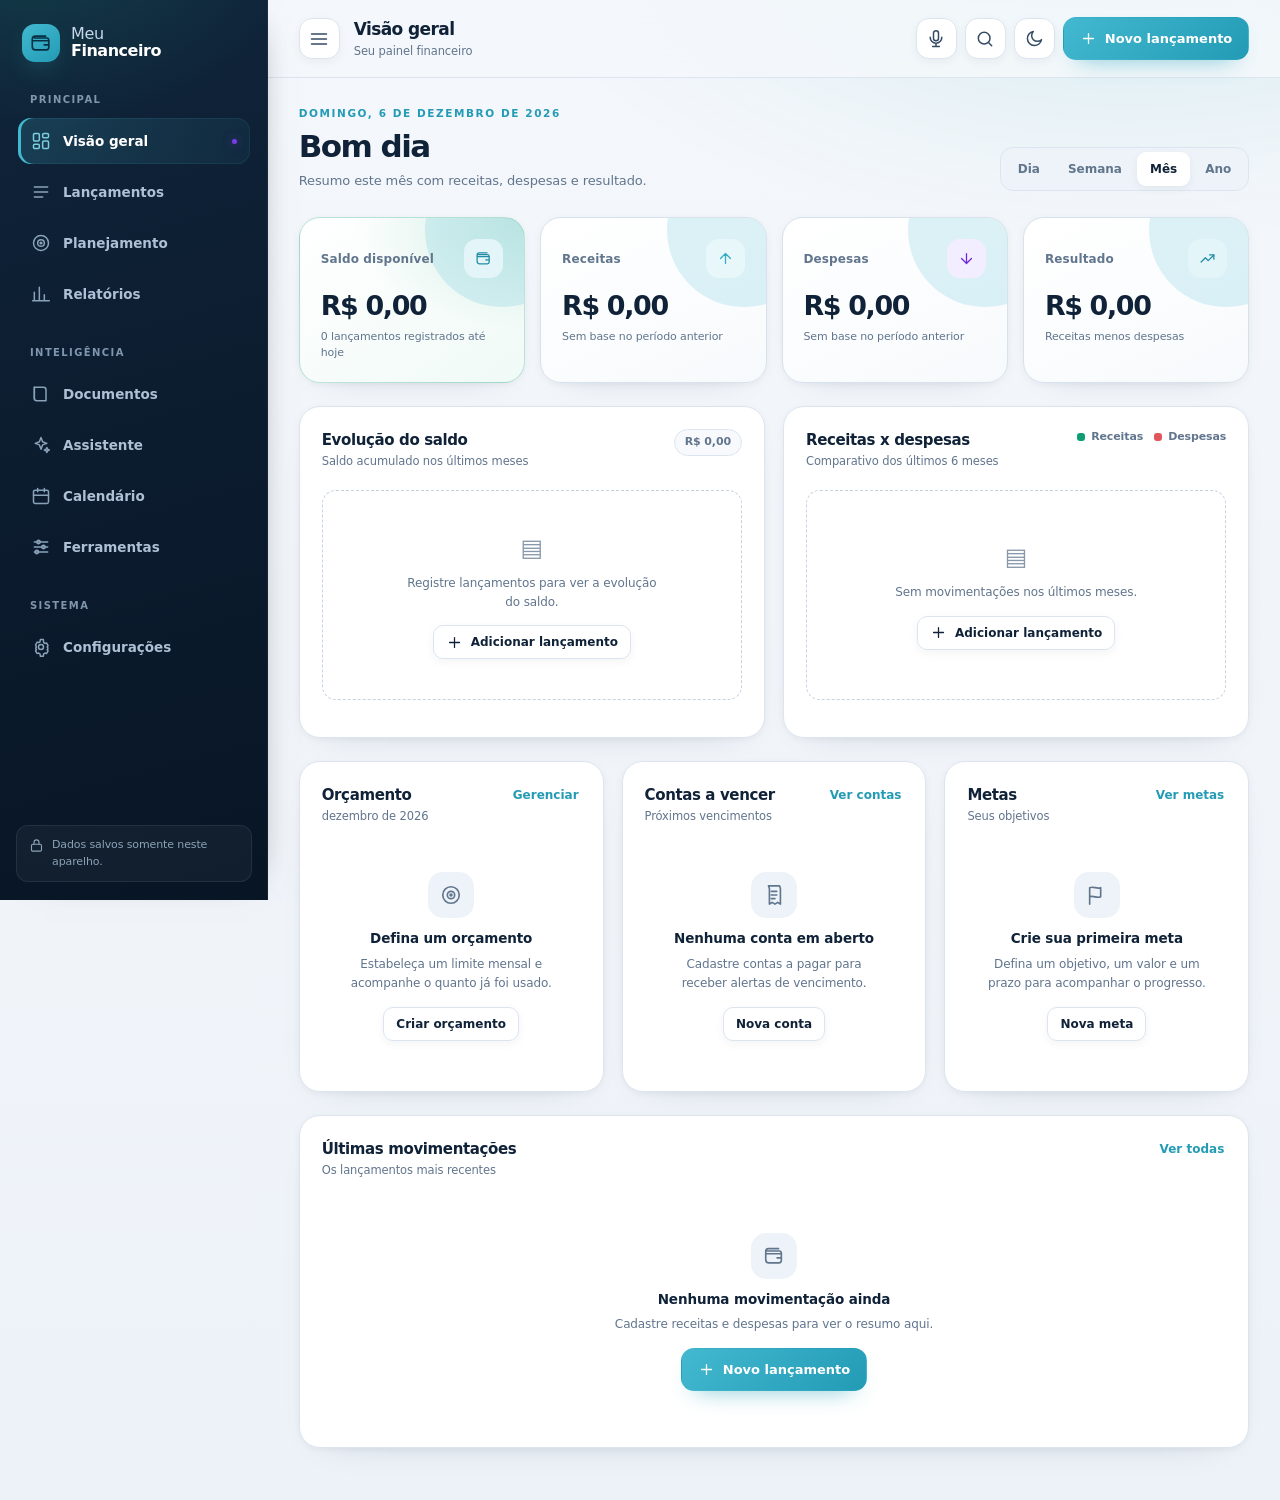
==== web/index.html @ 0e956882 "Deixa Configurações visível junto às opções do menu lateral" ====
<!doctype html>
<html lang="pt-BR">
  <head>
    <meta charset="utf-8">
    <meta name="viewport" content="width=device-width, initial-scale=1, viewport-fit=cover">
    <meta name="theme-color" content="#0b1f33">
    <meta name="description" content="Meu Financeiro: controle de receitas, despesas, orçamento, metas e relatórios. Funciona offline e guarda os dados no seu aparelho.">
    <meta name="apple-mobile-web-app-capable" content="yes">
    <meta name="apple-mobile-web-app-status-bar-style" content="black-translucent">
    <meta name="apple-mobile-web-app-title" content="Meu Financeiro">
    <link rel="icon" href="./icons/icone.svg?v=20261111-clean1" type="image/svg+xml">
    <link rel="apple-touch-icon" href="./icons/icone.svg?v=20261111-clean1">
    <link rel="manifest" href="./manifest.webmanifest">
    <link rel="stylesheet" href="./estilos.css?v=20261111-clean1">
    <title>Meu Financeiro — painel financeiro pessoal</title>
  </head>
  <body>
    <!-- Ícones (sprite) -->
    <svg class="sprite" aria-hidden="true" focusable="false">
      <symbol id="i-dashboard" viewBox="0 0 24 24"><rect x="3" y="3" width="7" height="9" rx="1.5"/><rect x="14" y="3" width="7" height="5" rx="1.5"/><rect x="14" y="12" width="7" height="9" rx="1.5"/><rect x="3" y="16" width="7" height="5" rx="1.5"/></symbol>
      <symbol id="i-list" viewBox="0 0 24 24"><path d="M4 6h16M4 12h16M4 18h10"/></symbol>
      <symbol id="i-target" viewBox="0 0 24 24"><circle cx="12" cy="12" r="9"/><circle cx="12" cy="12" r="4"/><circle cx="12" cy="12" r="1"/></symbol>
      <symbol id="i-chart" viewBox="0 0 24 24"><path d="M4 20V10M10 20V4M16 20v-7M22 20H2"/></symbol>
      <symbol id="i-sparkles" viewBox="0 0 24 24"><path d="M12 3l1.9 5.1L19 10l-5.1 1.9L12 17l-1.9-5.1L5 10l5.1-1.9L12 3z"/><path d="M19 15l.9 2.1L22 18l-2.1.9L19 21l-.9-2.1L16 18l2.1-.9L19 15z"/></symbol>
      <symbol id="i-calendar" viewBox="0 0 24 24"><rect x="3" y="5" width="18" height="16" rx="2"/><path d="M8 3v4M16 3v4M3 11h18"/></symbol>
      <symbol id="i-tools" viewBox="0 0 24 24"><path d="M4 6h16M4 12h16M4 18h16"/><circle cx="9" cy="6" r="2"/><circle cx="15" cy="12" r="2"/><circle cx="7" cy="18" r="2"/></symbol>
      <symbol id="i-settings" viewBox="0 0 24 24"><circle cx="12" cy="12" r="3"/><path d="M19.4 15a1.7 1.7 0 000-3l1.1-1.6-1.9-3.3-1.9.7a1.7 1.7 0 00-1.5-.9L14.8 3h-3.6l-.4 2.9a1.7 1.7 0 00-1.5.9l-1.9-.7-1.9 3.3L6.6 12a1.7 1.7 0 000 3l-1.1 1.6 1.9 3.3 1.9-.7a1.7 1.7 0 001.5.9l.4 2.9h3.6l.4-2.9a1.7 1.7 0 001.5-.9l1.9.7 1.9-3.3z"/></symbol>
      <symbol id="i-search" viewBox="0 0 24 24"><circle cx="11" cy="11" r="7"/><path d="M20 20l-3.5-3.5"/></symbol>
      <symbol id="i-plus" viewBox="0 0 24 24"><path d="M12 5v14M5 12h14"/></symbol>
      <symbol id="i-mic" viewBox="0 0 24 24"><rect x="9" y="2" width="6" height="12" rx="3"/><path d="M5 10a7 7 0 0014 0M12 17v4M8 21h8"/></symbol>
      <symbol id="i-sun" viewBox="0 0 24 24"><circle cx="12" cy="12" r="4"/><path d="M12 2v2M12 20v2M4.9 4.9l1.4 1.4M17.7 17.7l1.4 1.4M2 12h2M20 12h2M4.9 19.1l1.4-1.4M17.7 6.3l1.4-1.4"/></symbol>
      <symbol id="i-moon" viewBox="0 0 24 24"><path d="M21 12.8A8.5 8.5 0 1111.2 3a6.5 6.5 0 009.8 9.8z"/></symbol>
      <symbol id="i-menu" viewBox="0 0 24 24"><path d="M3 6h18M3 12h18M3 18h18"/></symbol>
      <symbol id="i-close" viewBox="0 0 24 24"><path d="M6 6l12 12M18 6L6 18"/></symbol>
      <symbol id="i-edit" viewBox="0 0 24 24"><path d="M12 20h9"/><path d="M16.5 3.5a2.1 2.1 0 013 3L7 19l-4 1 1-4z"/></symbol>
      <symbol id="i-trash" viewBox="0 0 24 24"><path d="M3 6h18M8 6V4h8v2M6 6l1 14h10l1-14M10 11v6M14 11v6"/></symbol>
      <symbol id="i-check" viewBox="0 0 24 24"><path d="M20 6L9 17l-5-5"/></symbol>
      <symbol id="i-alert" viewBox="0 0 24 24"><path d="M10.3 3.9L1.8 18a2 2 0 001.7 3h17a2 2 0 001.7-3L13.7 3.9a2 2 0 00-3.4 0z"/><path d="M12 9v4M12 17h.01"/></symbol>
      <symbol id="i-up" viewBox="0 0 24 24"><path d="M12 19V5M5 12l7-7 7 7"/></symbol>
      <symbol id="i-down" viewBox="0 0 24 24"><path d="M12 5v14M19 12l-7 7-7-7"/></symbol>
      <symbol id="i-left" viewBox="0 0 24 24"><path d="M15 18l-6-6 6-6"/></symbol>
      <symbol id="i-right" viewBox="0 0 24 24"><path d="M9 18l6-6-6-6"/></symbol>
      <symbol id="i-wallet" viewBox="0 0 24 24"><path d="M4.5 6.5h13a2.5 2.5 0 012.5 2.5v8a2.5 2.5 0 01-2.5 2.5h-11A3.5 3.5 0 013 16V7a3 3 0 013-3h11"/><path d="M3.5 9.5H20"/><path d="M15.5 14h4.5"/><circle cx="15.5" cy="14" r=".7" fill="currentColor" stroke="none"/></symbol>
      <symbol id="i-brand-wallet" viewBox="0 0 24 24"><path d="M5 6.5h13a2.5 2.5 0 012.5 2.5v8a2.5 2.5 0 01-2.5 2.5H6A3.5 3.5 0 012.5 16V8A3.5 3.5 0 016 4.5h11"/><path d="M3 9.5h17.5"/><path d="M15.5 14h5"/></symbol>
      <symbol id="i-receipt" viewBox="0 0 24 24"><path d="M6 2h12l1 3v17l-3-2-3 2-3-2-3 2V5z"/><path d="M9 8h6M9 12h6M9 16h4"/></symbol>
      <symbol id="i-repeat" viewBox="0 0 24 24"><path d="M17 2l4 4-4 4"/><path d="M3 11V9a4 4 0 014-4h14"/><path d="M7 22l-4-4 4-4"/><path d="M21 13v2a4 4 0 01-4 4H3"/></symbol>
      <symbol id="i-flag" viewBox="0 0 24 24"><path d="M4 22V4c4-2 8 2 12 0v10c-4 2-8-2-12 0"/></symbol>
      <symbol id="i-home" viewBox="0 0 24 24"><path d="M3 11l9-8 9 8"/><path d="M5 10v11h14V10"/></symbol>
      <symbol id="i-food" viewBox="0 0 24 24"><path d="M4 8h12v6a6 6 0 01-12 0z"/><path d="M16 9h3a3 3 0 010 6h-3"/><path d="M5 21h10"/></symbol>
      <symbol id="i-car" viewBox="0 0 24 24"><path d="M5 17h14M6 17l-1-5 2-5h10l2 5-1 5"/><circle cx="7.5" cy="17.5" r="1.5"/><circle cx="16.5" cy="17.5" r="1.5"/></symbol>
      <symbol id="i-heart" viewBox="0 0 24 24"><path d="M20.8 4.6a5.5 5.5 0 00-7.8 0L12 5.7l-1-1.1a5.5 5.5 0 00-7.8 7.8l1.1 1L12 21l7.7-7.6 1.1-1a5.5 5.5 0 000-7.8z"/></symbol>
      <symbol id="i-book" viewBox="0 0 24 24"><path d="M4 4h11a3 3 0 013 3v13H7a3 3 0 01-3-3z"/><path d="M4 4v14"/></symbol>
      <symbol id="i-bag" viewBox="0 0 24 24"><path d="M6 7h12l1 14H5z"/><path d="M9 7V5a3 3 0 016 0v2"/></symbol>
      <symbol id="i-dots" viewBox="0 0 24 24"><circle cx="5" cy="12" r="1.5"/><circle cx="12" cy="12" r="1.5"/><circle cx="19" cy="12" r="1.5"/></symbol>
      <symbol id="i-briefcase" viewBox="0 0 24 24"><rect x="3" y="7" width="18" height="13" rx="2"/><path d="M8 7V5a2 2 0 012-2h4a2 2 0 012 2v2M3 12h18"/></symbol>
      <symbol id="i-laptop" viewBox="0 0 24 24"><rect x="4" y="5" width="16" height="11" rx="2"/><path d="M2 20h20"/></symbol>
      <symbol id="i-trend" viewBox="0 0 24 24"><path d="M3 17l6-6 4 4 8-8"/><path d="M15 7h6v6"/></symbol>
      <symbol id="i-gift" viewBox="0 0 24 24"><rect x="3" y="8" width="18" height="4"/><path d="M5 12v9h14v-9M12 8v13"/><path d="M12 8S9 8 7.5 6.5 6 3 8 3s4 5 4 5zM12 8s3 0 4.5-1.5S18 3 16 3s-4 5-4 5z"/></symbol>
      <symbol id="i-download" viewBox="0 0 24 24"><path d="M12 3v12M7 10l5 5 5-5M4 21h16"/></symbol>
      <symbol id="i-upload" viewBox="0 0 24 24"><path d="M12 21V9M7 14l5-5 5 5M4 3h16"/></symbol>
      <symbol id="i-lock" viewBox="0 0 24 24"><rect x="4" y="10" width="16" height="11" rx="2"/><path d="M8 10V7a4 4 0 018 0v3"/></symbol>
      <symbol id="i-bell" viewBox="0 0 24 24"><path d="M18 8a6 6 0 00-12 0c0 7-3 9-3 9h18s-3-2-3-9"/><path d="M10 21a2 2 0 004 0"/></symbol>
      <symbol id="i-filter" viewBox="0 0 24 24"><path d="M3 4h18l-7 8v7l-4 2v-9z"/></symbol>
      <symbol id="i-copy" viewBox="0 0 24 24"><rect x="9" y="9" width="11" height="11" rx="2"/><path d="M5 15V5a2 2 0 012-2h10"/></symbol>
      <symbol id="i-gauge" viewBox="0 0 24 24"><path d="M12 21a9 9 0 100-18 9 9 0 000 18z"/><path d="M12 12l4-4"/></symbol>
      <symbol id="i-compass" viewBox="0 0 24 24"><circle cx="12" cy="12" r="9"/><path d="M16 8l-2.5 5.5L8 16l2.5-5.5z"/></symbol>
      <symbol id="i-coins" viewBox="0 0 24 24"><ellipse cx="9" cy="6" rx="5" ry="2"/><path d="M4 6v4c0 1.1 2.2 2 5 2s5-.9 5-2V6"/><path d="M4 10v4c0 1.1 2.2 2 5 2s5-.9 5-2v-4"/><ellipse cx="16" cy="14" rx="5" ry="2"/><path d="M11 14v4c0 1.1 2.2 2 5 2s5-.9 5-2v-4"/></symbol>
      <symbol id="i-info" viewBox="0 0 24 24"><circle cx="12" cy="12" r="9"/><path d="M12 11v5M12 8h.01"/></symbol>
    </svg>

    <div class="boot" id="boot" aria-hidden="true">
      <span class="boot-mark" aria-hidden="true"><svg class="icon"><use href="#i-brand-wallet"></use></svg></span>
      <span class="boot-name">Meu Financeiro</span>
      <span class="boot-bar"><span></span></span>
    </div>

    <div class="lock-screen" id="lock-screen" hidden>
      <form class="lock-card" id="lock-form" autocomplete="off">
        <span class="brand-mark large" aria-hidden="true"><svg class="icon"><use href="#i-brand-wallet"></use></svg></span>
        <h1>Meu Financeiro</h1>
        <p>Digite seu PIN para desbloquear o aplicativo.</p>
        <label class="visually-hidden" for="lock-pin">PIN</label>
        <input id="lock-pin" class="pin-input" type="password" inputmode="numeric" autocomplete="off" maxlength="6" required>
        <p class="form-error" id="lock-error" role="alert"></p>
        <button class="btn primary block" type="submit">Desbloquear</button>
        <p class="hint">Os dados continuam salvos apenas neste aparelho.</p>
      </form>
    </div>

    <div class="app" id="app">
      <aside class="sidebar" id="sidebar" aria-label="Menu principal">
        <div class="sidebar-top">
          <a class="brand" href="#/dashboard" aria-label="Meu Financeiro, início">
            <span class="brand-mark" aria-hidden="true"><svg class="icon"><use href="#i-brand-wallet"></use></svg></span>
            <span class="brand-text">Meu<strong>Financeiro</strong></span>
          </a>
          <button class="icon-btn sidebar-close" id="sidebar-close" type="button" aria-label="Fechar menu">
            <svg class="icon"><use href="#i-close"></use></svg>
          </button>
        </div>

        <nav class="sidebar-nav">
          <p class="nav-group">Principal</p>
          <button class="nav-link" data-view="dashboard" type="button"><svg class="icon"><use href="#i-dashboard"></use></svg><span>Visão geral</span></button>
          <button class="nav-link" data-view="transactions" type="button"><svg class="icon"><use href="#i-list"></use></svg><span>Lançamentos</span></button>
          <button class="nav-link" data-view="planning" type="button"><svg class="icon"><use href="#i-target"></use></svg><span>Planejamento</span></button>
          <button class="nav-link" data-view="reports" type="button"><svg class="icon"><use href="#i-chart"></use></svg><span>Relatórios</span></button>
          <p class="nav-group">Inteligência</p>
          <button class="nav-link" data-view="documents" type="button"><svg class="icon"><use href="#i-book"></use></svg><span>Documentos</span></button>
          <button class="nav-link" data-view="assistant" type="button"><svg class="icon"><use href="#i-sparkles"></use></svg><span>Assistente</span></button>
          <button class="nav-link" data-view="calendar" type="button"><svg class="icon"><use href="#i-calendar"></use></svg><span>Calendário</span></button>
          <button class="nav-link" data-view="tools" type="button"><svg class="icon"><use href="#i-tools"></use></svg><span>Ferramentas</span></button>
          <p class="nav-group">Sistema</p>
          <button class="nav-link" data-view="settings" type="button"><svg class="icon"><use href="#i-settings"></use></svg><span>Configurações</span></button>
        </nav>

        <div class="sidebar-bottom">
          <div class="sidebar-note">
            <svg class="icon" aria-hidden="true"><use href="#i-lock"></use></svg>
            <span>Dados salvos somente neste aparelho.</span>
          </div>
        </div>
      </aside>
      <div class="sidebar-backdrop" id="sidebar-backdrop" hidden></div>

      <div class="main">
        <header class="topbar">
          <button class="icon-btn menu-toggle" id="menu-toggle" type="button" aria-label="Abrir menu">
            <svg class="icon"><use href="#i-menu"></use></svg>
          </button>
          <div class="topbar-title">
            <h1 id="page-title">Visão geral</h1>
            <p id="page-subtitle">Seu painel financeiro</p>
          </div>
          <div class="topbar-actions">
            <button class="icon-btn" id="voice-trigger" type="button" data-action="voice" aria-label="Registrar por voz" title="Registrar por voz">
              <svg class="icon"><use href="#i-mic"></use></svg>
            </button>
            <button class="icon-btn" id="search-trigger" type="button" aria-label="Buscar (Ctrl+K)" title="Buscar (Ctrl+K)">
              <svg class="icon"><use href="#i-search"></use></svg>
            </button>
            <button class="icon-btn" id="theme-toggle" type="button" aria-label="Alternar tema" title="Alternar tema">
              <svg class="icon"><use href="#i-moon"></use></svg>
            </button>
            <button class="btn primary" id="new-transaction" type="button">
              <svg class="icon"><use href="#i-plus"></use></svg><span>Novo lançamento</span>
            </button>
          </div>
        </header>

        <main class="content" id="main-content">
          <!-- ============================================================ DASHBOARD -->
          <section class="view" id="view-dashboard" data-view="dashboard" hidden>
            <div class="page-head">
              <div>
                <p class="eyebrow" id="dash-date"></p>
                <h2 class="page-greeting" id="dash-greeting">Seu resumo</h2>
                <p class="page-sub" id="dash-sub">Acompanhe o que entrou, o que saiu e o que sobrou.</p>
              </div>
              <div class="segmented" id="dash-period" role="group" aria-label="Período do resumo">
                <button type="button" data-period="day">Dia</button>
                <button type="button" data-period="week">Semana</button>
                <button type="button" data-period="month" class="active" aria-pressed="true">Mês</button>
                <button type="button" data-period="year">Ano</button>
              </div>
            </div>

            <div class="alert-strip" id="dash-alerts" hidden></div>

            <div class="kpi-grid">
              <article class="card kpi">
                <div class="kpi-top"><span class="kpi-label">Saldo disponível</span><span class="kpi-icon balance"><svg class="icon"><use href="#i-wallet"></use></svg></span></div>
                <strong class="kpi-value" id="kpi-balance">R$ 0,00</strong>
                <p class="kpi-meta" id="kpi-balance-meta">Saldo acumulado até hoje</p>
              </article>
              <article class="card kpi">
                <div class="kpi-top"><span class="kpi-label">Receitas</span><span class="kpi-icon income"><svg class="icon"><use href="#i-up"></use></svg></span></div>
                <strong class="kpi-value" id="kpi-income">R$ 0,00</strong>
                <p class="kpi-meta" id="kpi-income-meta">No período selecionado</p>
              </article>
              <article class="card kpi">
                <div class="kpi-top"><span class="kpi-label">Despesas</span><span class="kpi-icon expense"><svg class="icon"><use href="#i-down"></use></svg></span></div>
                <strong class="kpi-value" id="kpi-expense">R$ 0,00</strong>
                <p class="kpi-meta" id="kpi-expense-meta">No período selecionado</p>
              </article>
              <article class="card kpi">
                <div class="kpi-top"><span class="kpi-label">Resultado</span><span class="kpi-icon result"><svg class="icon"><use href="#i-trend"></use></svg></span></div>
                <strong class="kpi-value" id="kpi-result">R$ 0,00</strong>
                <p class="kpi-meta" id="kpi-result-meta">Receitas menos despesas</p>
              </article>
            </div>

            <div class="grid cols-2">
              <article class="card chart-card">
                <header class="card-head">
                  <div><h3>Evolução do saldo</h3><p>Saldo acumulado nos últimos meses</p></div>
                  <span class="pill" id="chart-balance-pill">—</span>
                </header>
                <div class="chart" id="chart-balance"></div>
              </article>
              <article class="card chart-card">
                <header class="card-head">
                  <div><h3>Receitas x despesas</h3><p>Comparativo dos últimos 6 meses</p></div>
                  <ul class="legend-inline" id="monthly-legend"></ul>
                </header>
                <div class="chart" id="chart-monthly"></div>
              </article>
            </div>

            <div class="grid cols-3">
              <article class="card" id="dash-budget"></article>
              <article class="card" id="dash-bills"></article>
              <article class="card" id="dash-goals"></article>
            </div>

            <article class="card">
              <header class="card-head">
                <div><h3>Últimas movimentações</h3><p>Os lançamentos mais recentes</p></div>
                <button class="link-btn" type="button" data-view="transactions">Ver todas</button>
              </header>
              <ul class="tx-list" id="dash-recent"></ul>
            </article>
          </section>

          <!-- ========================================================= TRANSAÇÕES -->
          <section class="view" id="view-transactions" data-view="transactions" hidden>
            <div class="page-head">
              <div><h2>Lançamentos</h2><p class="page-sub">Cadastre, edite e acompanhe cada movimentação.</p></div>
              <div class="head-actions">
                <button class="btn secondary" type="button" data-action="voice"><svg class="icon"><use href="#i-mic"></use></svg><span>Por voz</span></button>
                <button class="btn primary" type="button" data-action="new-transaction"><svg class="icon"><use href="#i-plus"></use></svg><span>Novo lançamento</span></button>
              </div>
            </div>

            <div class="card toolbar">
              <label class="field search-field">
                <span class="visually-hidden">Buscar lançamentos</span>
                <svg class="icon"><use href="#i-search"></use></svg>
                <input id="tx-search" type="search" placeholder="Buscar por descrição ou observação">
              </label>
              <label class="field"><span class="visually-hidden">Tipo</span><select id="tx-type"><option value="">Todos os tipos</option><option value="income">Receitas</option><option value="expense">Despesas</option></select></label>
              <label class="field"><span class="visually-hidden">Categoria</span><select id="tx-category"><option value="">Todas as categorias</option></select></label>
              <label class="field"><span class="visually-hidden">Mês</span><select id="tx-month"><option value="">Todos os meses</option></select></label>
              <label class="field"><span class="visually-hidden">Forma de pagamento</span><select id="tx-payment"><option value="">Todas as formas</option></select></label>
              <button class="btn ghost" id="tx-clear" type="button">Limpar</button>
            </div>

            <div class="list-summary" id="tx-summary"></div>

            <div class="card list-card">
              <ul class="tx-list" id="tx-list"></ul>
              <button class="btn ghost block" id="tx-more" type="button" hidden>Carregar mais</button>
            </div>
          </section>

          <!-- ======================================================== PLANEJAMENTO -->
          <section class="view" id="view-planning" data-view="planning" hidden>
            <div class="page-head">
              <div><h2>Planejamento</h2><p class="page-sub">Orçamento, metas, contas e compromissos do mês.</p></div>
            </div>

            <article class="card">
              <header class="card-head">
                <div><h3>Orçamento do mês</h3><p id="budget-caption">Defina um limite e acompanhe o uso.</p></div>
                <div class="head-actions">
                  <button class="btn ghost small" id="btn-copy-budget" type="button">Copiar mês anterior</button>
                  <button class="btn secondary small" id="btn-edit-budget" type="button"><svg class="icon"><use href="#i-edit"></use></svg><span>Editar</span></button>
                </div>
              </header>
              <div id="planning-budget"></div>
            </article>

            <div class="grid cols-2">
              <article class="card">
                <header class="card-head"><div><h3>Metas</h3><p>Objetivos com valor e prazo.</p></div><button class="btn secondary small" id="btn-new-goal" type="button"><svg class="icon"><use href="#i-plus"></use></svg><span>Nova</span></button></header>
                <div id="goals-list" class="stack"></div>
              </article>

              <article class="card">
                <header class="card-head"><div><h3>Contas a pagar</h3><p>Vencimentos e confirmações.</p></div><button class="btn secondary small" id="btn-new-bill" type="button"><svg class="icon"><use href="#i-plus"></use></svg><span>Nova</span></button></header>
                <div id="bills-list" class="stack"></div>
              </article>

              <article class="card">
                <header class="card-head"><div><h3>Dívidas e parcelas</h3><p>Acompanhe o que falta pagar.</p></div><button class="btn secondary small" id="btn-new-debt" type="button"><svg class="icon"><use href="#i-plus"></use></svg><span>Nova</span></button></header>
                <div id="debts-list" class="stack"></div>
              </article>

              <article class="card">
                <header class="card-head"><div><h3>Assinaturas</h3><p>Serviços com cobrança recorrente.</p></div><button class="btn secondary small" id="btn-new-sub" type="button"><svg class="icon"><use href="#i-plus"></use></svg><span>Nova</span></button></header>
                <div id="subs-list" class="stack"></div>
              </article>
            </div>

            <article class="card">
              <header class="card-head"><div><h3>Lançamentos recorrentes</h3><p>Receitas e despesas que se repetem automaticamente.</p></div><button class="btn secondary small" id="btn-new-rec" type="button"><svg class="icon"><use href="#i-plus"></use></svg><span>Nova</span></button></header>
              <div id="recs-list" class="stack"></div>
            </article>
          </section>

          <!-- =========================================================== RELATÓRIOS -->
          <section class="view" id="view-reports" data-view="reports" hidden>
            <div class="page-head">
              <div><h2>Relatórios</h2><p class="page-sub">Analise seus números e exporte quando quiser.</p></div>
              <div class="head-actions">
                <button class="btn ghost small" id="btn-export-csv" type="button"><svg class="icon"><use href="#i-download"></use></svg><span>CSV</span></button>
                <button class="btn secondary small" id="btn-export-pdf" type="button"><svg class="icon"><use href="#i-download"></use></svg><span>PDF</span></button>
              </div>
            </div>

            <div class="card toolbar report-toolbar">
              <label class="field"><span class="visually-hidden">Modo do relatório</span>
                <select id="report-mode">
                  <option value="month">Mensal</option>
                  <option value="year">Anual</option>
                  <option value="custom">Personalizado</option>
                </select>
              </label>
              <label class="field" id="report-month-field"><span class="visually-hidden">Mês</span><input id="report-month" type="month"></label>
              <label class="field" id="report-year-field" hidden><span class="visually-hidden">Ano</span><select id="report-year"></select></label>
              <label class="field" id="report-from-field" hidden><span class="visually-hidden">De</span><input id="report-from" type="date"></label>
              <label class="field" id="report-to-field" hidden><span class="visually-hidden">Até</span><input id="report-to" type="date"></label>
            </div>

            <div class="report-summary-container" id="report-summary"></div>

            <div class="grid cols-2">
              <article class="card">
                <header class="card-head"><div><h3>Despesas por categoria</h3><p>Onde seu dinheiro foi usado.</p></div></header>
                <div class="donut-wrap">
                  <div class="chart donut-chart" id="report-donut"></div>
                  <ul class="legend-list" id="report-legend"></ul>
                </div>
              </article>
              <article class="card">
                <header class="card-head"><div><h3>Maiores gastos</h3><p>Categorias com maior peso no período.</p></div></header>
                <div id="report-top" class="stack"></div>
              </article>
            </div>

            <div class="grid cols-2">
              <article class="card chart-card">
                <header class="card-head"><div><h3>Receitas x despesas</h3><p>Histórico mensal do período.</p></div></header>
                <div class="chart" id="report-bars"></div>
              </article>
              <article class="card chart-card">
                <header class="card-head"><div><h3>Evolução do saldo</h3><p>Saldo acumulado ao fim de cada mês.</p></div></header>
                <div class="chart" id="report-balance"></div>
              </article>
            </div>
          </section>

          <!-- ============================================================ ASSISTENTE -->
          <section class="view" id="view-assistant" data-view="assistant" hidden>
            <div class="page-head">
              <div><h2>Assistente financeiro</h2><p class="page-sub">Tire dúvidas sobre seu dinheiro usando uma conversa simples.</p></div>
            </div>

            <div class="assistant-grid">
              <section class="card chat-card" aria-label="Conversa com o assistente">
                <header class="card-head assistant-chat-head">
                  <div>
                    <h3>Como posso ajudar?</h3>
                    <p>Escreva uma pergunta como se estivesse conversando com uma pessoa.</p>
                  </div>
                  <span class="pill"><svg class="icon"><use href="#i-sparkles"></use></svg> Funciona offline</span>
                </header>
                <div class="chat-log" id="chat-log" aria-live="polite" aria-relevant="additions"></div>
                <div class="assistant-suggestions">
                  <span class="assistant-suggestions-label">Sugestões para começar</span>
                  <div class="chips" id="chat-chips"></div>
                </div>
                <form class="chat-form" id="chat-form">
                  <label class="visually-hidden" for="chat-input">Digite sua pergunta</label>
                  <input id="chat-input" type="text" placeholder="Ex.: quanto gastei neste mês?" autocomplete="off" maxlength="200" required>
                  <button class="btn primary" type="submit"><svg class="icon"><use href="#i-up"></use></svg><span>Enviar</span></button>
                </form>
                <p class="hint assistant-privacy-hint"><svg class="icon"><use href="#i-lock"></use></svg> Suas perguntas são respondidas no próprio aparelho, com os dados cadastrados no app.</p>
              </section>

              <aside class="card assistant-insights-card">
                <header class="card-head"><div><h3>Suas análises</h3><p>Alertas e oportunidades com base nos seus registros.</p></div></header>
                <div id="insights-list" class="stack"></div>
              </aside>
            </div>
          </section>

          <!-- ============================================================ CALENDÁRIO -->
          <section class="view" id="view-calendar" data-view="calendar" hidden>
            <div class="page-head">
              <div><h2>Calendário financeiro</h2><p class="page-sub">Receitas, despesas e contas dia a dia.</p></div>
              <div class="calendar-nav">
                <button class="icon-btn" id="cal-prev" type="button" aria-label="Mês anterior"><svg class="icon"><use href="#i-left"></use></svg></button>
                <strong id="cal-title">—</strong>
                <button class="icon-btn" id="cal-next" type="button" aria-label="Próximo mês"><svg class="icon"><use href="#i-right"></use></svg></button>
              </div>
            </div>

            <div class="card calendar-card">
              <div class="calendar-weekdays" aria-hidden="true"><span>Seg</span><span>Ter</span><span>Qua</span><span>Qui</span><span>Sex</span><span>Sáb</span><span>Dom</span></div>
              <div class="calendar-grid" id="cal-grid"></div>
              <div class="calendar-legend"><span><i class="dot income"></i>Receitas</span><span><i class="dot expense"></i>Despesas</span><span><i class="dot bill"></i>Contas</span></div>
            </div>

            <article class="card">
              <header class="card-head"><div><h3 id="cal-day-title">Selecione um dia</h3><p id="cal-day-sub">Os lançamentos do dia aparecem aqui.</p></div></header>
              <ul class="tx-list" id="cal-day"></ul>
            </article>
          </section>

          <!-- ============================================================= FERRAMENTAS -->
          <section class="view" id="view-tools" data-view="tools" hidden>
            <div class="page-head">
              <div><h2>Ferramentas</h2><p class="page-sub">Simulações para decisões financeiras.</p></div>
            </div>

            <div class="grid cols-3">
              <article class="card">
                <header class="card-head"><div><h3>Juros compostos</h3><p>Quanto um aporte rende ao longo do tempo.</p></div></header>
                <form class="stack" id="form-interest">
                  <label class="field"><span>Valor inicial</span><input name="initial" type="text" inputmode="decimal" placeholder="0,00" value="0" required></label>
                  <label class="field"><span>Aporte mensal</span><input name="monthly" type="text" inputmode="decimal" placeholder="0,00" value="0" required></label>
                  <label class="field"><span>Taxa ao mês (%)</span><input name="rate" type="text" inputmode="decimal" placeholder="0,8" value="0,8" required></label>
                  <label class="field"><span>Meses</span><input name="months" type="number" min="1" max="600" value="120" required></label>
                  <button class="btn primary block" type="submit">Calcular</button>
                </form>
                <div class="tool-result" id="interest-result" hidden></div>
              </article>

              <article class="card">
                <header class="card-head"><div><h3>Meta de economia</h3><p>Quanto tempo para atingir um objetivo.</p></div></header>
                <form class="stack" id="form-goal-sim">
                  <label class="field"><span>Valor da meta</span><input name="target" type="text" inputmode="decimal" placeholder="0,00" required></label>
                  <label class="field"><span>Já guardado</span><input name="saved" type="text" inputmode="decimal" placeholder="0,00" value="0"></label>
                  <label class="field"><span>Poupança por mês</span><input name="monthly" type="text" inputmode="decimal" placeholder="0,00" required></label>
                  <label class="field"><span>Rendimento ao mês (%)</span><input name="rate" type="text" inputmode="decimal" placeholder="0,5" value="0,5"></label>
                  <button class="btn primary block" type="submit">Calcular</button>
                </form>
                <div class="tool-result" id="goalsim-result" hidden></div>
              </article>

              <article class="card">
                <header class="card-head"><div><h3>Parcelamento</h3><p>Compare o custo de comprar parcelado.</p></div></header>
                <form class="stack" id="form-installment">
                  <label class="field"><span>Valor da compra</span><input name="total" type="text" inputmode="decimal" placeholder="0,00" required></label>
                  <label class="field"><span>Número de parcelas</span><input name="count" type="number" min="2" max="120" value="12" required></label>
                  <label class="field"><span>Juros ao mês (%)</span><input name="rate" type="text" inputmode="decimal" placeholder="1,99" value="1,99" required></label>
                  <button class="btn primary block" type="submit">Calcular</button>
                </form>
                <div class="tool-result" id="installment-result" hidden></div>
              </article>
            </div>
          </section>

          <!-- =========================================================== CONFIGURAÇÕES -->
          <section class="view" id="view-documents" data-view="documents" hidden>
            <div class="page-head">
              <div><p class="eyebrow">ARQUIVOS PESSOAIS</p><h2 class="page-greeting">Meus documentos</h2><p class="page-sub">Guarde planilhas, comprovantes e outros arquivos organizados por categoria.</p></div>
              
            </div>
            <article class="card documents-intro">
              <div class="documents-intro-icon"><svg class="icon"><use href="#i-book"></use></svg></div>
              <div><strong>Seus arquivos ficam neste aparelho</strong><p>Importe PDFs, planilhas, documentos e imagens. Você poderá pesquisar, abrir, baixar, reclassificar ou excluir cada arquivo. Nada é enviado para a internet.</p></div>
            </article>
            <article class="documents-upload-card">
              <div class="documents-upload-symbol"><svg class="icon"><use href="#i-upload"></use></svg></div>
              <div class="documents-upload-copy">
                <strong>Adicione seus arquivos</strong>
                <p>Escolha PDFs, planilhas Excel, CSV, Word, imagens e outros documentos para guardar e organizar aqui. Ao adicionar uma planilha .xlsx ou .csv, o app também identifica receitas e despesas e pede sua confirmação para incluí-las em Lançamentos.</p>
                <span class="documents-upload-formats">PDF · XLS · XLSX · CSV · DOC · DOCX · JPG · PNG</span>
              </div>
              <button class="btn primary documents-upload-button" id="documents-add" type="button"><svg class="icon"><use href="#i-upload"></use></svg><span>Selecionar arquivos</span></button>
            </article>
            <div class="card documents-upload-options"><label class="field"><span>Categoria padrão dos arquivos novos</span><select id="documents-new-category"><option>Comprovantes</option><option>Receitas</option><option>Despesas</option><option>Relatórios</option><option selected>Outros</option></select></label><label class="field"><span>Descrição (opcional)</span><input id="documents-description" type="text" maxlength="180" placeholder="Ex.: Conta de energia de novembro"></label></div>
            <input id="documents-file-input" type="file" accept=".pdf,.csv,.xls,.xlsx,.doc,.docx,.odt,.ods,.jpg,.jpeg,.png,.webp,.txt" multiple hidden>
            <div class="card documents-toolbar">
              <label class="search-field documents-search"><svg class="icon"><use href="#i-search"></use></svg><input id="documents-search" type="search" placeholder="Buscar pelo nome ou descrição..." autocomplete="off"></label>
              <label class="field"><span>Categoria</span><select id="documents-filter"><option value="">Todas as categorias</option><option>Comprovantes</option><option>Receitas</option><option>Despesas</option><option>Relatórios</option><option>Outros</option></select></label>
            </div>
            <div class="documents-summary" id="documents-summary"></div>
            <div class="documents-list" id="documents-list"><div class="card empty-state">Carregando seus documentos...</div></div>
          </section>

          <section class="view" id="view-settings" data-view="settings" hidden>
            <div class="page-head">
              <div><h2>Configurações</h2><p class="page-sub">Preferências, segurança e seus dados.</p></div>
            </div>

            <div class="grid cols-2">
              <article class="card">
                <header class="card-head"><div><h3>Perfil</h3><p>Como o app chama você.</p></div></header>
                <form class="inline-form" id="form-profile">
                  <label class="field"><span>Seu nome</span><input id="settings-name" type="text" maxlength="40" placeholder="Como quer ser chamado?"></label>
                  <button class="btn primary" type="submit">Salvar</button>
                </form>
              </article>

              <article class="card">
                <header class="card-head"><div><h3>Aparência</h3><p>Tema e cor de destaque.</p></div></header>
                <div class="setting-line"><span>Tema</span>
                  <div class="segmented small" id="theme-choices">
                    <button type="button" data-theme-choice="light">Claro</button>
                    <button type="button" data-theme-choice="dark">Escuro</button>
                    <button type="button" data-theme-choice="system">Sistema</button>
                  </div>
                </div>
                <div class="setting-line"><span>Cor</span>
                  <div class="accent-choices" id="accent-choices">
                    <button type="button" data-accent-choice="emerald" aria-label="Verde esmeralda"><i style="--dot:#0f9d74"></i></button>
                    <button type="button" data-accent-choice="blue" aria-label="Azul"><i style="--dot:#2563eb"></i></button>
                    <button type="button" data-accent-choice="amber" aria-label="Âmbar"><i style="--dot:#b45309"></i></button>
                  </div>
                </div>
              </article>

              <article class="card">
                <header class="card-head"><div><h3>Notificações</h3><p>Avisos de contas e orçamento.</p></div></header>
                <p class="muted" id="notif-status">—</p>
                <div class="head-actions">
                  <button class="btn secondary" id="btn-notif" type="button"><svg class="icon"><use href="#i-bell"></use></svg><span>Ativar notificações</span></button>
                  <button class="btn ghost" id="btn-notif-test" type="button">Enviar teste</button>
                </div>
                <p class="hint">Os avisos são gerados no próprio aparelho quando você abre o app. Não há envio para servidores.</p>
              </article>

              <article class="card">
                <header class="card-head"><div><h3>Segurança</h3><p>Bloqueio por PIN ao abrir o app.</p></div></header>
                <p class="muted" id="pin-status">—</p>
                <div class="head-actions">
                  <button class="btn secondary" id="btn-pin" type="button"><svg class="icon"><use href="#i-lock"></use></svg><span>Definir PIN</span></button>
                </div>
                <p class="hint">O PIN protege o acesso à interface. Ele não criptografa os dados salvos no navegador.</p>
                <div class="security-explainer">
                  <strong>Importante sobre privacidade e recuperação</strong>
                  <ul>
                    <li>Os dados financeiros e documentos permanecem neste navegador/aparelho.</li>
                    <li>O app não envia seus lançamentos para um servidor e não possui sincronização entre dispositivos.</li>
                    <li>O PIN não substitui o bloqueio do celular e não impede que alguém com acesso técnico ao aparelho leia o armazenamento local.</li>
                    <li>Para evitar perdas, baixe backups JSON com frequência e mantenha-os em local privado e protegido.</li>
                  </ul>
                  <p><strong>Backup no Google Drive:</strong> opcional e protegido por criptografia. Você precisa configurar o ID OAuth do aplicativo e criar uma senha exclusiva para o backup. O app continua funcionando offline; não compartilhe sua senha de criptografia.</p>
                </div>
              </article>
            </div>

            <article class="card">
              <header class="card-head"><div><h3>Categorias</h3><p>Personalize nomes, cores e ícones.</p></div><button class="btn secondary small" id="btn-new-category" type="button"><svg class="icon"><use href="#i-plus"></use></svg><span>Nova categoria</span></button></header>
              <div id="categories-list" class="category-grid"></div>
            </article>

            <div class="grid cols-2">
              <article class="card drive-sync-card">
                <header class="card-head"><div><h3>Backup automático no Google Drive</h3><p>Guarde uma cópia criptografada na sua própria conta Google.</p></div></header>
                <div class="security-explainer">
                  <strong>Privacidade primeiro</strong>
                  <ul>
                    <li>O backup é criptografado neste aparelho antes de ser enviado.</li>
                    <li>Inclui lançamentos, categorias, metas, configurações e documentos da biblioteca.</li>
                    <li>O Google não recebe sua senha de criptografia. Use a mesma senha em todos os aparelhos.</li>
                    <li>O backup automático acontece enquanto o app está aberto e conectado. O modo offline continua funcionando.</li>
                  </ul>
                </div>
                <div class="stack-actions">
                  <label class="field"><span>ID do cliente OAuth do Google</span><input id="drive-client-id" type="text" inputmode="url" autocomplete="off" placeholder="000000000000-abc.apps.googleusercontent.com"></label>
                  <label class="field"><span>Senha de criptografia (mínimo 12 caracteres)</span><input id="drive-passphrase" type="password" autocomplete="new-password" minlength="12" placeholder="Crie uma senha exclusiva para seus backups"></label>
                  <div class="head-actions">
                    <button class="btn primary" id="drive-connect" type="button">Conectar ao Google Drive</button>
                    <button class="btn secondary" id="drive-backup" type="button">Enviar backup agora</button>
                    <button class="btn ghost" id="drive-restore" type="button">Restaurar da nuvem</button>
                  </div>
                  <p class="hint" id="drive-sync-status" role="status" aria-live="polite">Desconectado. Seus dados continuam salvos neste aparelho.</p>
                  <p class="hint">Não use a senha da sua conta Google. Se esquecer esta senha exclusiva, não será possível descriptografar o backup. O ID OAuth é uma configuração pública do aplicativo; nunca cole aqui senha, token ou chave secreta.</p>
                </div>
              </article>

              <article class="card">
                <header class="card-head"><div><h3>Seus dados</h3><p>Backup, exportação e importação.</p></div></header>
                <div class="stack-actions">
                  <button class="btn ghost" id="btn-export-json" type="button"><svg class="icon"><use href="#i-download"></use></svg><span>Baixar backup (JSON)</span></button>
                  <button class="btn ghost" id="btn-import-json" type="button"><svg class="icon"><use href="#i-upload"></use></svg><span>Restaurar backup</span></button>
                  <button class="btn ghost" id="btn-export-csv-all" type="button"><svg class="icon"><use href="#i-download"></use></svg><span>Exportar lançamentos (CSV)</span></button>
                  <button class="btn ghost" id="btn-import-csv" type="button"><svg class="icon"><use href="#i-upload"></use></svg><span>Importar planilha (Excel/CSV)</span></button>
                  <input id="import-json-input" type="file" accept="application/json,.json" hidden>
                  <input id="import-csv-input" type="file" accept=".xlsx,application/vnd.openxmlformats-officedocument.spreadsheetml.sheet,.csv,text/csv" hidden>
                </div>
                <p class="hint" id="storage-info">—</p>
              </article>

              <article class="card">
                <header class="card-head"><div><h3>Instalar no celular</h3><p>Tenha o app na tela inicial.</p></div></header>
                <p class="muted">O app precisa estar publicado em HTTPS. No Android, use o menu do Chrome e toque em <strong>Instalar app</strong>. No iPhone, use <strong>Compartilhar → Adicionar à Tela de Início</strong>.</p>
                <button class="btn primary" id="btn-install" type="button" hidden>Instalar aplicativo</button>
                <div class="danger-zone">
                  <h4>Zona de risco</h4>
                  <p>Apagar os dados remove lançamentos, metas e configurações deste aparelho. Não é possível desfazer.</p>
                  <button class="btn danger" id="btn-reset" type="button"><svg class="icon"><use href="#i-trash"></use></svg><span>Apagar todos os dados</span></button>
                </div>
              </article>
            </div>
          </section>
        </main>
      </div>
    </div>

    <nav class="mobile-nav" aria-label="Navegação principal">
      <button class="mobile-link active" data-view="dashboard" type="button"><svg class="icon"><use href="#i-dashboard"></use></svg><span>Início</span></button>
      <button class="mobile-link" data-view="transactions" type="button"><svg class="icon"><use href="#i-list"></use></svg><span>Lançamentos</span></button>
      <button class="mobile-add" id="mobile-add" type="button" aria-label="Novo lançamento"><svg class="icon"><use href="#i-plus"></use></svg></button>
      <button class="mobile-link" data-view="reports" type="button"><svg class="icon"><use href="#i-chart"></use></svg><span>Relatórios</span></button>
      <button class="mobile-link" id="mobile-menu" type="button"><svg class="icon"><use href="#i-menu"></use></svg><span>Menu</span></button>
    </nav>

    <div class="toasts" id="toasts" aria-live="polite"></div>

    <dialog class="modal" id="modal">
      <form class="modal-card" id="modal-form" method="dialog" novalidate>
        <header class="modal-head">
          <div><h2 id="modal-title">Título</h2><p id="modal-subtitle"></p></div>
          <button class="icon-btn" id="modal-close" type="button" aria-label="Fechar"><svg class="icon"><use href="#i-close"></use></svg></button>
        </header>
        <div class="modal-body" id="modal-body"></div>
        <footer class="modal-foot">
          <button class="btn ghost" id="modal-cancel" type="button">Cancelar</button>
          <button class="btn primary" id="modal-submit" type="submit">Salvar</button>
        </footer>
      </form>
    </dialog>

    <dialog class="modal confirm" id="confirm-dialog">
      <div class="modal-card">
        <header class="modal-head"><div><h2 id="confirm-title">Confirmar</h2><p id="confirm-text"></p></div></header>
        <footer class="modal-foot">
          <button class="btn ghost" id="confirm-cancel" type="button">Cancelar</button>
          <button class="btn danger" id="confirm-ok" type="button">Confirmar</button>
        </footer>
      </div>
    </dialog>

    <dialog class="welcome" id="welcome-dialog" aria-labelledby="welcome-title" aria-describedby="welcome-sub">
      <form class="welcome-card" id="welcome-form" method="dialog" novalidate>
        <span class="welcome-orbit" aria-hidden="true"></span>
        <span class="brand-mark welcome-mark" aria-hidden="true"><svg class="icon"><use href="#i-brand-wallet"></use></svg></span>
        <p class="eyebrow">Primeiro acesso</p>
        <h2 id="welcome-title">Como podemos te chamar?</h2>
        <p class="welcome-sub" id="welcome-sub">Seu nome aparece na saudação do painel e fica salvo somente neste aparelho.</p>
        <label class="field welcome-field">
          <span>Seu nome</span>
          <input id="welcome-name" name="name" type="text" maxlength="40" autocomplete="given-name" placeholder="Digite seu nome" required>
        </label>
        <p class="form-error" id="welcome-error" role="alert" hidden></p>
        <div class="welcome-actions">
          <button class="btn ghost" id="welcome-skip" type="button">Preencher depois</button>
          <button class="btn primary" type="submit">Começar</button>
        </div>
        <p class="hint welcome-hint">Sem cadastro, sem senha e sem enviar dados para servidores.</p>
      </form>
    </dialog>

    <div class="search-overlay" id="search-overlay" hidden>
      <div class="search-panel" role="dialog" aria-modal="true" aria-label="Busca global">
        <div class="search-box">
          <svg class="icon"><use href="#i-search"></use></svg>
          <input id="search-input" type="search" placeholder="Buscar lançamentos, metas ou telas…" autocomplete="off">
          <button class="icon-btn" id="search-close" type="button" aria-label="Fechar busca"><svg class="icon"><use href="#i-close"></use></svg></button>
        </div>
        <div class="search-results" id="search-results"></div>
      </div>
    </div>

    <section class="print-area" id="print-area" aria-hidden="true"></section>

    <script src="./js/nucleo.js"></script>
    <script src="./js/graficos.js"></script>
    <script src="./js/assistente.js"></script>
    <script src="./js/voz.js"></script>
    <script src="./js/app.js"></script>
    <script src="./js/documentos.js"></script>
    <script src="./js/google-drive-sync.js"></script>
  </body>
</html>
---- web/estilos.css ----
/* Meu Financeiro — identidade visual premium, clara e escura */

:root {
  color-scheme: light;
  --bg: #f3f6fb;
  --bg-soft: #eef3fa;
  --surface: #ffffff;
  --surface-2: #f8fafc;
  --surface-3: #eef3f9;
  --ink: #0f1f33;
  --ink-2: #334155;
  --muted: #64748b;
  --muted-2: #94a3b8;
  --line: #e2e8f0;
  --line-strong: #cbd5e1;
  --navy: #0b1f33;
  --navy-2: #12304d;
  --accent: #0f9d74;
  --accent-strong: #0b7f5d;
  --accent-soft: #e7f8f2;
  --accent-contrast: #ffffff;
  --income: #0f9d74;
  --income-soft: #e7f8f2;
  --expense: #e0565b;
  --expense-soft: #fdecec;
  --warning: #d97706;
  --warning-soft: #fef3c7;
  --danger: #dc2626;
  --danger-soft: #fee2e2;
  --info: #2563eb;
  --info-soft: #dbeafe;
  --shadow-sm: 0 1px 2px rgb(15 31 51 / 5%);
  --shadow: 0 22px 55px -34px rgb(15 31 51 / 35%), 0 2px 6px rgb(15 31 51 / 4%);
  --shadow-lg: 0 30px 80px -30px rgb(15 31 51 / 45%);
  --radius: 20px;
  --radius-sm: 13px;
  --radius-xs: 9px;
  --sidebar-width: 268px;
  --chart-track: #eef2f7;
  --font: "Segoe UI Variable", "Segoe UI", Inter, system-ui, -apple-system, BlinkMacSystemFont, Roboto, sans-serif;
  font-family: var(--font);
  font-synthesis: none;
  text-rendering: optimizeLegibility;
  -webkit-font-smoothing: antialiased;
}

[data-theme="dark"] {
  color-scheme: dark;
  --bg: #07111d;
  --bg-soft: #0a1725;
  --surface: #0d1b2b;
  --surface-2: #112236;
  --surface-3: #172a40;
  --ink: #e8eef8;
  --ink-2: #c7d3e4;
  --muted: #94a3b8;
  --muted-2: #6b7f96;
  --line: rgb(148 163 184 / 18%);
  --line-strong: rgb(148 163 184 / 32%);
  --navy: #050d17;
  --navy-2: #0b1f33;
  --accent-soft: rgb(15 157 116 / 16%);
  --income-soft: rgb(15 157 116 / 16%);
  --expense-soft: rgb(224 86 91 / 16%);
  --warning-soft: rgb(217 119 6 / 16%);
  --danger-soft: rgb(220 38 38 / 16%);
  --info-soft: rgb(37 99 235 / 18%);
  --shadow-sm: 0 1px 2px rgb(0 0 0 / 25%);
  --shadow: 0 26px 60px -36px rgb(0 0 0 / 75%), 0 2px 8px rgb(0 0 0 / 20%);
  --shadow-lg: 0 40px 90px -36px rgb(0 0 0 / 85%);
  --chart-track: #172a40;
}

[data-accent="blue"] {
  --accent: #2563eb;
  --accent-strong: #1d4ed8;
  --accent-soft: #e3ecff;
}

[data-accent="amber"] {
  --accent: #b45309;
  --accent-strong: #92400e;
  --accent-soft: #fef0d7;
}

[data-theme="dark"][data-accent="blue"] { --accent-soft: rgb(37 99 235 / 20%); }
[data-theme="dark"][data-accent="amber"] { --accent-soft: rgb(180 83 9 / 22%); }

* { box-sizing: border-box; }
[hidden] { display: none !important; }

html { scroll-behavior: smooth; }

body {
  min-width: 320px;
  margin: 0;
  background: var(--bg);
  color: var(--ink);
  font-size: 14px;
  line-height: 1.5;
}

body::before {
  content: "";
  position: fixed;
  inset: 0;
  z-index: -1;
  background:
    radial-gradient(900px 480px at 88% -10%, color-mix(in srgb, var(--accent) 9%, transparent), transparent 70%),
    radial-gradient(700px 400px at -10% 110%, color-mix(in srgb, var(--info) 6%, transparent), transparent 70%);
  pointer-events: none;
}

button, input, select, textarea { font: inherit; color: inherit; }
button { cursor: pointer; }
a { color: var(--accent); text-decoration: none; }
h1, h2, h3, h4, p { margin: 0; }
ul, ol { margin: 0; padding: 0; list-style: none; }
strong { font-weight: 650; }
::selection { background: color-mix(in srgb, var(--accent) 26%, transparent); }

:focus-visible {
  outline: 2px solid var(--accent);
  outline-offset: 2px;
}

.sprite { position: absolute; width: 0; height: 0; overflow: hidden; }
.icon {
  width: 20px;
  height: 20px;
  flex: 0 0 auto;
  fill: none;
  stroke: currentColor;
  stroke-width: 1.8;
  stroke-linecap: round;
  stroke-linejoin: round;
}
.icon.xs { width: 14px; height: 14px; stroke-width: 2; }
.visually-hidden {
  position: absolute !important;
  width: 1px; height: 1px;
  margin: -1px; padding: 0;
  overflow: hidden; clip: rect(0 0 0 0);
  white-space: nowrap; border: 0;
}
.muted { color: var(--muted); }
.income { color: var(--income); }
.expense { color: var(--expense); }
.right { text-align: right; }
.grow { flex: 1 1 auto; min-width: 0; }
.hint {
  color: var(--muted);
  font-size: 12.5px;
  line-height: 1.6;
}
.hint-list { margin: 10px 0 0; padding-left: 20px; list-style: disc; color: var(--muted); font-size: 12.5px; }
.hint-list li { margin-bottom: 4px; }
.code-block {
  margin: 14px 0;
  padding: 14px 16px;
  overflow-x: auto;
  border: 1px solid var(--line);
  border-radius: var(--radius-sm);
  background: var(--surface-2);
  color: var(--ink-2);
  font-family: "Cascadia Code", "SFMono-Regular", Consolas, monospace;
  font-size: 12px;
  line-height: 1.7;
  white-space: nowrap;
}

/* --------------------------------------------------------------- estrutura */

.app {
  min-height: 100vh;
  display: flex;
}

.sidebar {
  position: fixed;
  inset: 0 auto 0 0;
  z-index: 40;
  width: var(--sidebar-width);
  display: flex;
  flex-direction: column;
  padding: 22px 16px 18px;
  background:
    radial-gradient(380px 260px at 20% 0%, rgb(37 99 235 / 18%), transparent 70%),
    linear-gradient(165deg, #0d2740 0%, #0a1f34 45%, #071727 100%);
  color: #dbe7f5;
  box-shadow: inset -1px 0 0 rgb(255 255 255 / 6%);
  transition: transform 0.28s cubic-bezier(0.2, 0.8, 0.2, 1);
}
.sidebar-top { display: flex; align-items: center; justify-content: space-between; padding: 2px 6px 0; }
.brand {
  display: inline-flex;
  align-items: center;
  gap: 11px;
  color: #ffffff;
  font-size: 16px;
  letter-spacing: -0.02em;
}
.brand:hover { color: #ffffff; }
.brand-mark {
  width: 38px;
  height: 38px;
  display: grid;
  place-items: center;
  border-radius: 12px;
  background: linear-gradient(145deg, var(--accent), var(--accent-strong));
  color: var(--accent-contrast);
  font-size: 20px;
  font-weight: 800;
  box-shadow: 0 10px 24px -10px color-mix(in srgb, var(--accent) 80%, black);
}
.brand-mark.large { width: 56px; height: 56px; border-radius: 17px; font-size: 28px; }
.brand-text { display: flex; flex-direction: column; line-height: 1.05; font-weight: 350; color: #c8d8ea; }
.brand-text strong { color: #ffffff; font-weight: 750; letter-spacing: -0.03em; }
.icon-btn.sidebar-close { display: none; color: #c8d8ea; }

.sidebar-nav {
  margin-top: 30px;
  display: flex;
  flex: 1 1 auto;
  flex-direction: column;
  gap: 4px;
  overflow-y: auto;
  padding: 0 2px;
}
.nav-group {
  margin: 18px 12px 6px;
  color: #7f96ad;
  font-size: 10px;
  font-weight: 700;
  letter-spacing: 0.14em;
  text-transform: uppercase;
}
.nav-group:first-child { margin-top: 0; }
.nav-link {
  width: 100%;
  min-height: 43px;
  display: flex;
  align-items: center;
  gap: 12px;
  padding: 0 13px;
  border: 0;
  border-radius: 12px;
  background: transparent;
  color: #adc0d4;
  font-size: 13.5px;
  font-weight: 550;
  text-align: left;
  transition: background 0.18s ease, color 0.18s ease, transform 0.18s ease;
}
.nav-link .icon { color: #8aa2b8; transition: color 0.18s ease; }
.nav-link:hover { background: rgb(255 255 255 / 6%); color: #ffffff; }
.nav-link:hover .icon { color: #ffffff; }
.nav-link.active {
  background: linear-gradient(100deg, color-mix(in srgb, var(--accent) 26%, transparent), color-mix(in srgb, var(--accent) 10%, transparent));
  color: #ffffff;
  box-shadow: inset 0 0 0 1px color-mix(in srgb, var(--accent) 32%, transparent);
}
.nav-link.active .icon { color: color-mix(in srgb, var(--accent) 70%, white); }
.sidebar-bottom { margin-top: 14px; display: flex; flex-direction: column; gap: 10px; }
.sidebar-note {
  display: flex;
  align-items: flex-start;
  gap: 8px;
  padding: 11px 12px;
  border: 1px solid rgb(255 255 255 / 8%);
  border-radius: 12px;
  background: rgb(255 255 255 / 4%);
  color: #8ba2b8;
  font-size: 11px;
  line-height: 1.5;
}
.sidebar-note .icon { width: 15px; height: 15px; margin-top: 1px; }

.sidebar-backdrop {
  position: fixed;
  inset: 0;
  z-index: 35;
  background: rgb(4 12 22 / 55%);
  backdrop-filter: blur(3px);
}

.main {
  width: 100%;
  min-width: 0;
  margin-left: var(--sidebar-width);
  display: flex;
  flex-direction: column;
}

.topbar {
  position: sticky;
  top: 0;
  z-index: 30;
  display: flex;
  align-items: center;
  gap: 14px;
  min-height: 74px;
  padding: 12px 32px;
  border-bottom: 1px solid color-mix(in srgb, var(--line) 75%, transparent);
  background: color-mix(in srgb, var(--bg) 82%, transparent);
  backdrop-filter: blur(16px) saturate(1.3);
}
.topbar-title { flex: 1 1 auto; min-width: 0; }
.topbar-title h1 { font-size: 18px; font-weight: 720; letter-spacing: -0.025em; }
.topbar-title p { margin-top: 1px; color: var(--muted); font-size: 11.5px; }
.topbar-actions { display: flex; align-items: center; gap: 8px; }
.menu-toggle { display: none; }

.content {
  width: 100%;
  max-width: 1480px;
  margin: 0 auto;
  padding: 28px 32px 48px;
  display: flex;
  flex-direction: column;
  gap: 20px;
}
.view {
  display: flex;
  flex-direction: column;
  gap: 20px;
  animation: viewIn 0.35s cubic-bezier(0.2, 0.8, 0.2, 1) both;
}
@keyframes viewIn {
  from { opacity: 0; transform: translateY(8px); }
  to { opacity: 1; transform: none; }
}

.page-head {
  display: flex;
  align-items: flex-end;
  justify-content: space-between;
  gap: 18px;
  flex-wrap: wrap;
  margin-bottom: 2px;
}
.page-head h2 { font-size: clamp(24px, 2.7vw, 31px); font-weight: 760; letter-spacing: -0.04em; line-height: 1.12; }
.page-greeting { margin-top: 4px; }
.page-sub { margin-top: 6px; color: var(--muted); font-size: 13px; }
.eyebrow {
  margin-bottom: 7px;
  color: var(--accent-strong);
  font-size: 10.5px;
  font-weight: 750;
  letter-spacing: 0.13em;
  text-transform: uppercase;
}
[data-theme="dark"] .eyebrow { color: color-mix(in srgb, var(--accent) 70%, white); }

/* ----------------------------------------------------------------- botões */

.btn {
  display: inline-flex;
  align-items: center;
  justify-content: center;
  gap: 8px;
  min-height: 41px;
  padding: 0 16px;
  border: 1px solid transparent;
  border-radius: 12px;
  background: var(--surface);
  color: var(--ink);
  font-size: 13px;
  font-weight: 620;
  line-height: 1;
  white-space: nowrap;
  transition: transform 0.16s ease, background 0.16s ease, border-color 0.16s ease, box-shadow 0.16s ease, color 0.16s ease;
}
.btn:hover { transform: translateY(-1px); }
.btn:active { transform: translateY(0); }
.btn:disabled { opacity: 0.55; cursor: not-allowed; transform: none; }
.btn .icon { width: 17px; height: 17px; }

.btn.primary {
  background: linear-gradient(135deg, var(--accent), var(--accent-strong));
  color: var(--accent-contrast);
  box-shadow: 0 12px 24px -14px color-mix(in srgb, var(--accent) 85%, black);
}
.btn.primary:hover { box-shadow: 0 16px 30px -14px color-mix(in srgb, var(--accent) 90%, black); }
.btn.secondary {
  border-color: var(--line);
  background: var(--surface);
  color: var(--ink);
  box-shadow: var(--shadow-sm);
}
.btn.secondary:hover { border-color: var(--accent); color: var(--accent-strong); }
.btn.ghost { border-color: transparent; background: transparent; color: var(--muted); }
.btn.ghost:hover { background: var(--surface-3); color: var(--ink); }
.btn.danger { background: linear-gradient(135deg, #ef4444, #b91c1c); color: #fff; box-shadow: 0 14px 26px -15px rgb(185 28 28 / 80%); }
.btn.small { min-height: 34px; padding: 0 12px; border-radius: 10px; font-size: 12px; }
.btn.block { width: 100%; }

.icon-btn {
  width: 38px;
  height: 38px;
  display: inline-grid;
  place-items: center;
  flex: 0 0 auto;
  padding: 0;
  border: 1px solid var(--line);
  border-radius: 11px;
  background: var(--surface);
  color: var(--ink-2);
  box-shadow: var(--shadow-sm);
  transition: background 0.16s ease, color 0.16s ease, border-color 0.16s ease, transform 0.16s ease;
}
.icon-btn:hover { color: var(--accent-strong); border-color: color-mix(in srgb, var(--accent) 40%, var(--line)); transform: translateY(-1px); }
.icon-btn.tiny { width: 30px; height: 30px; border-radius: 9px; box-shadow: none; background: transparent; border-color: transparent; color: var(--muted); }
.icon-btn.tiny:hover { background: var(--surface-3); color: var(--ink); }
.icon-btn.tiny.danger:hover { background: var(--danger-soft); color: var(--danger); }
.icon-btn:disabled { opacity: 0.4; cursor: not-allowed; transform: none; }

.link-btn {
  display: inline-flex;
  align-items: center;
  gap: 4px;
  padding: 2px;
  border: 0;
  background: transparent;
  color: var(--accent-strong);
  font-size: 12px;
  font-weight: 680;
}
.link-btn:hover { color: var(--accent); text-decoration: underline; text-underline-offset: 3px; }
[data-theme="dark"] .link-btn { color: color-mix(in srgb, var(--accent) 72%, white); }

/* ---------------------------------------------------------- cartões e grids */

.card {
  min-width: 0;
  padding: 22px;
  border: 1px solid color-mix(in srgb, var(--line) 85%, transparent);
  border-radius: var(--radius);
  background: var(--surface);
  box-shadow: var(--shadow);
}
.grid { display: grid; gap: 18px; }
.grid.cols-2 { grid-template-columns: repeat(2, minmax(0, 1fr)); }
.grid.cols-3 { grid-template-columns: repeat(3, minmax(0, 1fr)); }
.kpi-grid { display: grid; grid-template-columns: repeat(4, minmax(0, 1fr)); gap: 16px; }

.card-head {
  display: flex;
  align-items: flex-start;
  justify-content: space-between;
  gap: 12px;
  margin-bottom: 16px;
}
.card-head h3 { font-size: 14.5px; font-weight: 700; letter-spacing: -0.015em; }
.card-head p { margin-top: 2px; color: var(--muted); font-size: 11.5px; }
.head-actions { display: flex; align-items: center; gap: 7px; flex-wrap: wrap; }
.stack { display: flex; flex-direction: column; gap: 12px; }
.stack-actions { display: flex; flex-direction: column; gap: 8px; }
.stack-actions .btn { justify-content: flex-start; }

.segmented {
  display: inline-flex;
  padding: 3px;
  border: 1px solid var(--line);
  border-radius: 12px;
  background: var(--surface-3);
  gap: 2px;
}
.segmented button {
  min-height: 31px;
  padding: 0 13px;
  border: 0;
  border-radius: 9px;
  background: transparent;
  color: var(--muted);
  font-size: 12px;
  font-weight: 620;
  transition: background 0.16s ease, color 0.16s ease, box-shadow 0.16s ease;
}
.segmented button:hover { color: var(--ink); }
.segmented button.active {
  background: var(--surface);
  color: var(--ink);
  box-shadow: var(--shadow-sm);
}
.segmented.small button { min-height: 27px; padding: 0 10px; font-size: 11px; }
.type-tabs { width: 100%; }
.type-tabs button { flex: 1 1 0; min-height: 37px; }

.pill {
  display: inline-flex;
  align-items: center;
  gap: 5px;
  min-height: 27px;
  padding: 0 10px;
  border: 1px solid var(--line);
  border-radius: 999px;
  background: var(--surface-2);
  color: var(--muted);
  font-size: 11px;
  font-weight: 650;
  white-space: nowrap;
}
.pill .icon { width: 13px; height: 13px; }
.badge {
  display: inline-flex;
  align-items: center;
  min-height: 21px;
  padding: 0 8px;
  border-radius: 999px;
  background: var(--surface-3);
  color: var(--muted);
  font-size: 10px;
  font-weight: 700;
  letter-spacing: 0.01em;
  white-space: nowrap;
}
.badge.positive { background: var(--income-soft); color: var(--income); }
.badge.danger { background: var(--danger-soft); color: var(--danger); }
.badge.warning { background: var(--warning-soft); color: var(--warning); }
.badge.info { background: var(--info-soft); color: var(--info); }
.dot { display: inline-block; width: 8px; height: 8px; border-radius: 50%; flex: 0 0 auto; background: currentColor; }
.dot.income { background: var(--income); }
.dot.expense { background: var(--expense); }
.dot.bill { background: var(--warning); }
.color-dot { width: 10px; height: 10px; border-radius: 50%; flex: 0 0 auto; box-shadow: 0 0 0 3px color-mix(in srgb, currentColor 10%, transparent); }

.progress {
  position: relative;
  width: 100%;
  height: 7px;
  overflow: hidden;
  border-radius: 999px;
  background: var(--chart-track);
}
.progress span {
  display: block;
  height: 100%;
  border-radius: inherit;
  background: linear-gradient(90deg, var(--accent), color-mix(in srgb, var(--accent) 60%, white));
  transition: width 0.55s cubic-bezier(0.2, 0.8, 0.2, 1), background 0.2s ease;
}
.progress.warning span { background: linear-gradient(90deg, #f59e0b, #fbbf24); }
.progress.danger span { background: linear-gradient(90deg, #dc2626, #f87171); }

.empty {
  display: flex;
  flex-direction: column;
  align-items: center;
  justify-content: center;
  gap: 6px;
  padding: 28px 18px;
  text-align: center;
}
.empty-icon {
  width: 46px;
  height: 46px;
  display: grid;
  place-items: center;
  margin-bottom: 4px;
  border-radius: 15px;
  background: var(--surface-3);
  color: var(--muted);
}
.empty-icon .icon { width: 22px; height: 22px; }
.empty h4 { font-size: 13.5px; font-weight: 700; }
.empty p { max-width: 330px; color: var(--muted); font-size: 12px; line-height: 1.6; }
.empty .btn { margin-top: 8px; }

.summary-strip {
  display: grid;
  grid-template-columns: repeat(4, minmax(0, 1fr));
  gap: 1px;
  overflow: hidden;
  border: 1px solid var(--line);
  border-radius: 15px;
  background: var(--line);
}
.summary-item {
  padding: 13px 16px;
  background: var(--surface);
}
.summary-item > span { display: block; color: var(--muted); font-size: 10.5px; font-weight: 620; text-transform: uppercase; letter-spacing: 0.05em; }
.summary-item > strong { display: block; margin-top: 3px; font-size: 15px; font-weight: 720; letter-spacing: -0.02em; font-variant-numeric: tabular-nums; }
.summary-item.wide { grid-column: span 2; }
.report-summary-container { min-width: 0; margin-top: 0; }
.report-summary-strip { grid-template-columns: repeat(6, minmax(0, 1fr)); }

/* ------------------------------------------------------------- formulários */

.field { display: flex; flex-direction: column; gap: 5px; min-width: 0; }
.field > span, .field-label { color: var(--ink-2); font-size: 11.5px; font-weight: 640; }
.field > span .dot { margin-right: 5px; vertical-align: 1px; }
.field input, .field select, .field textarea {
  width: 100%;
  min-height: 41px;
  padding: 9px 12px;
  border: 1px solid var(--line);
  border-radius: 11px;
  background: var(--surface);
  color: var(--ink);
  font-size: 13px;
  transition: border-color 0.16s ease, box-shadow 0.16s ease, background 0.16s ease;
}
.field textarea { min-height: 68px; resize: vertical; line-height: 1.5; }
.field input::placeholder, .field textarea::placeholder { color: var(--muted-2); }
.field input:hover, .field select:hover, .field textarea:hover { border-color: var(--line-strong); }
.field input:focus, .field select:focus, .field textarea:focus {
  outline: none;
  border-color: var(--accent);
  box-shadow: 0 0 0 3px color-mix(in srgb, var(--accent) 16%, transparent);
}
.field input[type="color"] { min-height: 41px; padding: 4px 5px; cursor: pointer; }
.field input[type="date"], .field input[type="month"] { color-scheme: inherit; }
.form-grid { display: grid; grid-template-columns: repeat(2, minmax(0, 1fr)); gap: 13px; }
.form-grid .span-2 { grid-column: span 2; }
.check-field {
  display: flex;
  align-items: center;
  gap: 9px;
  min-height: 38px;
  padding: 8px 11px;
  border: 1px solid var(--line);
  border-radius: 11px;
  background: var(--surface-2);
  color: var(--ink-2);
  font-size: 12.5px;
  cursor: pointer;
}
.check-field input { width: 16px; height: 16px; accent-color: var(--accent); }
.limit-grid { display: grid; grid-template-columns: repeat(2, minmax(0, 1fr)); gap: 11px; }
.form-error {
  margin: 0 0 12px;
  padding: 10px 12px;
  border: 1px solid color-mix(in srgb, var(--danger) 30%, transparent);
  border-radius: 10px;
  background: var(--danger-soft);
  color: var(--danger);
  font-size: 12px;
  font-weight: 560;
}
.inline-form { display: flex; align-items: flex-end; gap: 10px; }
.inline-form .field { flex: 1 1 auto; }
.setting-line {
  display: flex;
  align-items: center;
  justify-content: space-between;
  gap: 12px;
  padding: 10px 0;
  border-top: 1px solid var(--line);
  color: var(--ink-2);
  font-size: 13px;
}
.setting-line:first-of-type { border-top: 0; }
.accent-choices { display: flex; gap: 7px; }
.accent-choices button {
  width: 30px;
  height: 30px;
  display: grid;
  place-items: center;
  padding: 0;
  border: 2px solid transparent;
  border-radius: 50%;
  background: transparent;
}
.accent-choices button i { width: 18px; height: 18px; border-radius: 50%; background: var(--dot); display: block; }
.accent-choices button.active { border-color: var(--dot); }
.segmented.small { padding: 2px; }

/* --------------------------------------------------------------- dashboard */

.alert-strip { display: flex; flex-wrap: wrap; gap: 9px; }
.alert-chip {
  display: inline-flex;
  align-items: center;
  gap: 8px;
  min-height: 38px;
  padding: 0 13px;
  border: 1px solid var(--line);
  border-radius: 12px;
  background: var(--surface);
  color: var(--ink-2);
  font-size: 12px;
  font-weight: 620;
  box-shadow: var(--shadow-sm);
  transition: transform 0.16s ease, border-color 0.16s ease;
}
.alert-chip:hover { transform: translateY(-1px); border-color: var(--line-strong); }
.alert-chip .icon { width: 16px; height: 16px; }
.alert-chip .icon:last-child { color: var(--muted-2); }
.alert-chip.danger { background: var(--danger-soft); border-color: color-mix(in srgb, var(--danger) 20%, transparent); color: var(--danger); }
.alert-chip.warning { background: var(--warning-soft); border-color: color-mix(in srgb, var(--warning) 20%, transparent); color: var(--warning); }
.alert-chip.positive { background: var(--income-soft); border-color: color-mix(in srgb, var(--income) 20%, transparent); color: var(--income); }

.kpi {
  position: relative;
  overflow: hidden;
  padding: 19px 20px 17px;
}
.kpi::after {
  content: "";
  position: absolute;
  right: -32px;
  top: -48px;
  width: 126px;
  height: 126px;
  border-radius: 50%;
  background: color-mix(in srgb, var(--accent) 7%, transparent);
  pointer-events: none;
}
.kpi-top { display: flex; align-items: center; justify-content: space-between; gap: 10px; }
.kpi-label { color: var(--muted); font-size: 11.5px; font-weight: 640; letter-spacing: 0.01em; }
.kpi-icon {
  width: 34px;
  height: 34px;
  display: grid;
  place-items: center;
  border-radius: 11px;
  background: var(--surface-3);
  color: var(--muted);
}
.kpi-icon .icon { width: 17px; height: 17px; }
.kpi-icon.balance { background: var(--info-soft); color: var(--info); }
.kpi-icon.income { background: var(--income-soft); color: var(--income); }
.kpi-icon.expense { background: var(--expense-soft); color: var(--expense); }
.kpi-icon.result { background: var(--accent-soft); color: var(--accent-strong); }
.kpi-value {
  display: block;
  margin-top: 12px;
  font-size: clamp(22px, 2.1vw, 27px);
  font-weight: 770;
  letter-spacing: -0.035em;
  line-height: 1.1;
  font-variant-numeric: tabular-nums;
}
.kpi-value.negative { color: var(--expense); }
.kpi-meta { margin-top: 7px; color: var(--muted); font-size: 11.5px; line-height: 1.45; }
.trend { display: inline-flex; align-items: center; gap: 3px; font-weight: 680; }
.trend.good { color: var(--income); }
.trend.bad { color: var(--expense); }
.trend .icon { width: 12px; height: 12px; }

.chart-card .chart { min-height: 236px; }
.chart { width: 100%; min-width: 0; }
.chart-svg { display: block; width: 100%; height: auto; overflow: visible; }
.chart-grid { stroke: var(--line); stroke-width: 1; stroke-dasharray: 3 5; }
.chart-axis { fill: var(--muted-2); font-family: var(--font); font-size: 9.5px; font-weight: 560; }
.chart-dot { fill: var(--surface); stroke-width: 2.4; cursor: pointer; transition: r 0.15s ease; }
.chart-dot:hover { r: 6; }
.chart-empty {
  min-height: 210px;
  display: flex;
  flex-direction: column;
  align-items: center;
  justify-content: center;
  gap: 8px;
  padding: 24px;
  border: 1px dashed var(--line-strong);
  border-radius: 14px;
  color: var(--muted);
  text-align: center;
  font-size: 12px;
}
.chart-empty-icon { font-size: 24px; color: var(--muted-2); }
.chart-empty .btn { margin-top: 6px; }
.chart-empty p { max-width: 260px; line-height: 1.55; }
.legend-inline { display: flex; flex-wrap: wrap; gap: 11px; color: var(--muted); font-size: 11px; font-weight: 620; }
.legend-inline li { display: inline-flex; align-items: center; gap: 6px; }
.legend-inline i { width: 8px; height: 8px; border-radius: 3px; }

.mini-list { display: flex; flex-direction: column; gap: 2px; }
.mini-item { display: flex; align-items: center; gap: 11px; padding: 9px 0; border-bottom: 1px solid var(--line); }
.mini-item:last-child { border-bottom: 0; padding-bottom: 0; }
.mini-info { flex: 1 1 auto; min-width: 0; }
.mini-info strong { display: block; overflow: hidden; font-size: 12.5px; font-weight: 650; text-overflow: ellipsis; white-space: nowrap; }
.mini-info small { display: block; margin-top: 1px; color: var(--muted); font-size: 10.5px; }
.mini-value { font-size: 12.5px; font-variant-numeric: tabular-nums; white-space: nowrap; }
.date-chip {
  width: 42px;
  height: 45px;
  display: flex;
  flex-direction: column;
  align-items: center;
  justify-content: center;
  flex: 0 0 auto;
  border: 1px solid var(--line);
  border-radius: 10px;
  background: var(--surface-2);
  color: var(--ink);
  line-height: 1;
}
.date-chip strong { font-size: 15px; font-weight: 720; font-variant-numeric: tabular-nums; }
.date-chip small { margin-top: 3px; color: var(--muted); font-size: 9px; font-weight: 700; letter-spacing: 0.06em; text-transform: uppercase; }

.budget-line { display: flex; align-items: baseline; gap: 7px; margin-bottom: 9px; }
.budget-line strong { font-size: 21px; font-weight: 750; letter-spacing: -0.03em; font-variant-numeric: tabular-nums; }
.budget-line span { color: var(--muted); font-size: 11.5px; }
.budget-meta { display: flex; align-items: center; justify-content: space-between; gap: 8px; margin-top: 8px; color: var(--muted); font-size: 11px; }

.goal-mini { padding: 9px 0; border-bottom: 1px solid var(--line); }
.goal-mini:last-child { border-bottom: 0; padding-bottom: 0; }
.goal-mini-head { display: flex; align-items: center; gap: 7px; margin-bottom: 7px; }
.goal-mini-head strong { flex: 1 1 auto; min-width: 0; overflow: hidden; font-size: 12.5px; font-weight: 650; text-overflow: ellipsis; white-space: nowrap; }
.goal-mini-head .muted { font-size: 10.5px; font-weight: 650; }
.goal-mini-foot { display: flex; justify-content: space-between; gap: 8px; margin-top: 6px; color: var(--muted); font-size: 10.5px; }
.goal-mini .progress { height: 5px; }

/* -------------------------------------------------------------- lançamentos */

.toolbar {
  display: grid;
  grid-template-columns: minmax(180px, 1.6fr) repeat(4, minmax(120px, 1fr)) auto;
  align-items: center;
  gap: 10px;
  padding: 14px;
  border-radius: 16px;
}
.toolbar .field { gap: 0; }
.toolbar .field select, .toolbar .field input { min-height: 38px; font-size: 12px; }
.search-field { position: relative; flex-direction: row; align-items: center; }
.search-field .icon { position: absolute; left: 11px; width: 16px; height: 16px; color: var(--muted-2); pointer-events: none; }
.search-field input { padding-left: 34px; }
.list-summary { min-width: 0; }
.list-summary .summary-strip { border-radius: 14px; }
.list-card { padding: 9px 20px 14px; }
.list-card .tx-list { margin: 0 -10px; }

.tx-list { display: flex; flex-direction: column; }
.tx-date { display: flex; align-items: center; gap: 8px; margin: 10px 0 3px; padding: 0 10px; color: var(--muted); font-size: 10px; font-weight: 750; letter-spacing: 0.08em; text-transform: uppercase; }
.tx-date::after { content: ""; height: 1px; flex: 1 1 auto; background: var(--line); }
.tx-item {
  display: flex;
  align-items: center;
  gap: 4px;
  border-radius: 12px;
  transition: background 0.15s ease;
}
.tx-item:hover { background: color-mix(in srgb, var(--surface-3) 62%, transparent); }
.tx-main {
  flex: 1 1 auto;
  min-width: 0;
  display: flex;
  align-items: center;
  gap: 11px;
  padding: 9px 10px;
  border: 0;
  border-radius: 12px;
  background: transparent;
  color: inherit;
  text-align: left;
}
.tx-main.static { cursor: default; }
.tx-icon {
  width: 38px;
  height: 38px;
  display: grid;
  place-items: center;
  flex: 0 0 auto;
  border-radius: 12px;
  background: color-mix(in srgb, var(--tx-color, #64748b) 13%, transparent);
  color: var(--tx-color, #64748b);
}
.tx-icon .icon { width: 18px; height: 18px; }
.tx-info { flex: 1 1 auto; min-width: 0; }
.tx-info strong { display: block; overflow: hidden; font-size: 13px; font-weight: 620; text-overflow: ellipsis; white-space: nowrap; }
.tx-info small { display: block; margin-top: 1px; overflow: hidden; color: var(--muted); font-size: 10.5px; text-overflow: ellipsis; white-space: nowrap; }
.tx-amount { flex: 0 0 auto; font-size: 12.5px; font-weight: 700; font-variant-numeric: tabular-nums; white-space: nowrap; }
.tx-amount.income { color: var(--income); }
.tx-amount.expense { color: var(--ink); }
.tx-actions { display: flex; align-items: center; gap: 1px; padding-right: 3px; opacity: 0; transition: opacity 0.15s ease; }
.tx-item:hover .tx-actions, .tx-item:focus-within .tx-actions { opacity: 1; }
.empty-row { list-style: none; }
.empty-row .empty { padding: 34px 18px; }
#tx-more { margin-top: 10px; }

/* -------------------------------------------------------------- planejamento */

.budget-hero {
  display: grid;
  grid-template-columns: repeat(3, minmax(0, 1fr)) auto;
  align-items: center;
  gap: 12px;
  margin-bottom: 15px;
}
.budget-hero-item { min-width: 0; padding: 12px 15px; border: 1px solid var(--line); border-radius: 13px; background: var(--surface-2); }
.budget-hero-item span { display: block; color: var(--muted); font-size: 10.5px; font-weight: 650; text-transform: uppercase; letter-spacing: 0.04em; }
.budget-hero-item strong { display: block; margin-top: 3px; font-size: 17px; font-weight: 740; letter-spacing: -0.025em; font-variant-numeric: tabular-nums; }
.budget-hero .badge { justify-self: end; min-height: 28px; padding: 0 12px; font-size: 11px; }
.limit-list { display: grid; grid-template-columns: repeat(2, minmax(0, 1fr)); gap: 12px 26px; margin-top: 18px; }
.limit-row { min-width: 0; }
.limit-head { display: flex; align-items: center; justify-content: space-between; gap: 10px; margin-bottom: 7px; font-size: 12px; }
.limit-head > span:first-child { display: inline-flex; align-items: center; gap: 7px; min-width: 0; font-weight: 620; }
.limit-head > span:last-child { flex: 0 0 auto; font-variant-numeric: tabular-nums; font-weight: 650; }
.limit-head small { color: var(--muted); font-weight: 500; }
.limit-foot { display: flex; justify-content: space-between; gap: 8px; margin-top: 6px; color: var(--muted); font-size: 10.5px; }

.plan-item { padding: 13px 14px; border: 1px solid var(--line); border-radius: 14px; background: var(--surface-2); transition: border-color 0.16s ease; }
.plan-item:hover { border-color: var(--line-strong); }
.plan-head { display: flex; align-items: center; gap: 10px; min-width: 0; }
.plan-title { min-width: 0; }
.plan-title > div { display: flex; align-items: center; flex-wrap: wrap; gap: 7px; }
.plan-title strong { font-size: 12.8px; font-weight: 660; }
.plan-title small { display: block; margin-top: 2px; font-size: 10.5px; }
.plan-value { margin-left: auto; font-size: 13px; font-weight: 720; font-variant-numeric: tabular-nums; white-space: nowrap; }
.plan-actions { display: flex; align-items: center; gap: 1px; flex: 0 0 auto; }
.plan-item .progress { margin-top: 10px; height: 6px; }
.plan-foot { display: flex; justify-content: space-between; gap: 8px; margin-top: 7px; color: var(--muted); font-size: 10.5px; }
.plan-foot .link-btn { font-size: 11px; }
.section-note { margin: -2px 0 4px; color: var(--muted); font-size: 11.5px; }
.section-note strong { color: var(--ink); }
.stack .empty { padding: 18px 8px; }

/* ----------------------------------------------------------------- relatórios */

.report-toolbar { grid-template-columns: minmax(140px, 0.8fr) repeat(2, minmax(150px, 1fr)); justify-content: start; }
.report-toolbar .field { max-width: 300px; }
.report-summary-strip { margin-top: 0; }
.donut-wrap { display: grid; grid-template-columns: minmax(160px, 220px) minmax(0, 1fr); align-items: center; gap: 22px; }
.donut-chart { min-width: 0; min-height: 0; }
.donut-chart svg { width: 100%; height: auto; max-width: 220px; margin: 0 auto; display: block; }
.donut-value { fill: var(--ink); font-family: var(--font); font-size: 13px; font-weight: 760; letter-spacing: -0.02em; }
.donut-label { fill: var(--muted); font-family: var(--font); font-size: 9px; font-weight: 600; text-transform: uppercase; letter-spacing: 0.06em; }
.legend-list { display: flex; flex-direction: column; gap: 2px; min-width: 0; }
.legend-item { display: flex; align-items: center; gap: 8px; padding: 7px 0; border-bottom: 1px solid var(--line); font-size: 11.5px; }
.legend-item:last-child { border-bottom: 0; }
.legend-dot { width: 8px; height: 8px; flex: 0 0 auto; border-radius: 50%; }
.legend-label { flex: 1 1 auto; min-width: 0; overflow: hidden; text-overflow: ellipsis; white-space: nowrap; color: var(--ink-2); }
.legend-value { font-weight: 650; font-variant-numeric: tabular-nums; white-space: nowrap; }
.legend-share { width: 34px; color: var(--muted); font-size: 10px; text-align: right; font-variant-numeric: tabular-nums; }
.rank-item { padding: 9px 0; border-bottom: 1px solid var(--line); }
.rank-item:last-child { border-bottom: 0; }
.rank-head { display: flex; align-items: center; justify-content: space-between; gap: 10px; margin-bottom: 7px; font-size: 12px; }
.rank-head > span { display: inline-flex; align-items: center; gap: 7px; min-width: 0; }
.rank-head strong { font-variant-numeric: tabular-nums; }
.rank-foot { display: flex; justify-content: space-between; gap: 8px; margin-top: 5px; color: var(--muted); font-size: 10px; }
.rank-item .progress { height: 5px; }

/* ------------------------------------------------------------------ assistente */

.assistant-grid { display: grid; grid-template-columns: minmax(280px, 0.72fr) minmax(0, 1.28fr); gap: 18px; align-items: start; }
.insight {
  display: flex;
  align-items: flex-start;
  gap: 11px;
  padding: 12px;
  border: 1px solid var(--line);
  border-radius: 13px;
  background: var(--surface-2);
}
.insight-icon {
  width: 31px;
  height: 31px;
  display: grid;
  place-items: center;
  flex: 0 0 auto;
  border-radius: 10px;
  background: var(--surface-3);
  color: var(--muted);
}
.insight-icon .icon { width: 16px; height: 16px; }
.insight.positive .insight-icon { background: var(--income-soft); color: var(--income); }
.insight.warning .insight-icon { background: var(--warning-soft); color: var(--warning); }
.insight.danger .insight-icon { background: var(--danger-soft); color: var(--danger); }
.insight.info .insight-icon { background: var(--info-soft); color: var(--info); }
.insight-body { min-width: 0; }
.insight-body strong { display: block; font-size: 12.3px; font-weight: 680; }
.insight-body p { margin-top: 3px; color: var(--muted); font-size: 11.3px; line-height: 1.55; }
.insight-body .link-btn { margin-top: 6px; font-size: 11px; }

.chat-card { display: flex; flex-direction: column; min-height: 540px; }
.chat-log { display: flex; flex-direction: column; gap: 12px; flex: 1 1 auto; min-height: 310px; max-height: 480px; overflow-y: auto; padding: 4px 4px 12px; scrollbar-width: thin; }
.msg { display: flex; align-items: flex-end; gap: 8px; max-width: 88%; }
.msg.user { align-self: flex-end; justify-content: flex-end; }
.msg.assistant { align-self: flex-start; }
.msg-avatar {
  width: 28px;
  height: 28px;
  display: grid;
  place-items: center;
  flex: 0 0 auto;
  border-radius: 9px;
  background: var(--accent-soft);
  color: var(--accent-strong);
}
.msg-avatar .icon { width: 15px; height: 15px; }
.bubble { padding: 10px 13px; border-radius: 14px; font-size: 12.4px; line-height: 1.6; }
.msg.assistant .bubble { border: 1px solid var(--line); border-bottom-left-radius: 5px; background: var(--surface-2); color: var(--ink-2); }
.msg.user .bubble { border-bottom-right-radius: 5px; background: var(--accent); color: var(--accent-contrast); }
.chips { display: flex; flex-wrap: wrap; gap: 6px; padding: 10px 0 9px; }
.chip {
  min-height: 29px;
  padding: 0 11px;
  border: 1px solid var(--line);
  border-radius: 999px;
  background: var(--surface);
  color: var(--muted);
  font-size: 10.8px;
  font-weight: 600;
  transition: border-color 0.15s ease, color 0.15s ease, background 0.15s ease;
}
.chip:hover { border-color: var(--accent); background: var(--accent-soft); color: var(--accent-strong); }
.chat-form { display: flex; gap: 8px; }
.chat-form input {
  flex: 1 1 auto;
  min-width: 0;
  min-height: 43px;
  padding: 0 14px;
  border: 1px solid var(--line);
  border-radius: 12px;
  background: var(--surface);
  color: var(--ink);
  font-size: 12.5px;
}
.chat-form input:focus { outline: none; border-color: var(--accent); box-shadow: 0 0 0 3px color-mix(in srgb, var(--accent) 15%, transparent); }
.chat-form .btn { width: 43px; min-height: 43px; padding: 0; }
.chat-card .hint { margin-top: 9px; font-size: 10.5px; }

/* ------------------------------------------------------------------ calendário */

.calendar-nav { display: flex; align-items: center; gap: 12px; }
.calendar-nav strong { min-width: 150px; text-align: center; font-size: 14px; font-weight: 700; letter-spacing: -0.01em; }
.calendar-card { padding: 18px; }
.calendar-weekdays { display: grid; grid-template-columns: repeat(7, minmax(0, 1fr)); gap: 6px; margin-bottom: 6px; padding: 0 2px; }
.calendar-weekdays span { padding: 3px 0; color: var(--muted); font-size: 9.5px; font-weight: 750; letter-spacing: 0.08em; text-align: center; text-transform: uppercase; }
.calendar-grid { display: grid; grid-template-columns: repeat(7, minmax(0, 1fr)); gap: 6px; }
.cal-day {
  position: relative;
  min-height: 79px;
  display: flex;
  flex-direction: column;
  align-items: flex-start;
  gap: 4px;
  padding: 7px 8px;
  border: 1px solid var(--line);
  border-radius: 11px;
  background: var(--surface);
  color: var(--ink);
  text-align: left;
  transition: border-color 0.15s ease, background 0.15s ease, transform 0.15s ease;
}
.cal-day.blank { border-color: transparent; background: transparent; pointer-events: none; }
.cal-day:hover { border-color: var(--line-strong); background: var(--surface-2); }
.cal-day.today { border-color: color-mix(in srgb, var(--accent) 55%, var(--line)); }
.cal-day.selected { border-color: var(--accent); background: var(--accent-soft); box-shadow: 0 0 0 1px var(--accent) inset; }
.cal-num { font-size: 12px; font-weight: 680; font-variant-numeric: tabular-nums; }
.cal-day.today .cal-num { color: var(--accent-strong); }
[data-theme="dark"] .cal-day.today .cal-num { color: color-mix(in srgb, var(--accent) 72%, white); }
.cal-values { display: flex; flex-direction: column; gap: 1px; font-size: 9.5px; font-weight: 650; line-height: 1.25; font-variant-numeric: tabular-nums; }
.cal-values .income { color: var(--income); }
.cal-values .expense { color: var(--expense); }
.cal-dots { position: absolute; top: 8px; right: 8px; display: flex; gap: 3px; }
.cal-dots .dot { width: 5px; height: 5px; }
.calendar-legend { display: flex; flex-wrap: wrap; gap: 15px; margin-top: 13px; padding-top: 12px; border-top: 1px solid var(--line); color: var(--muted); font-size: 10.5px; }
.calendar-legend span { display: inline-flex; align-items: center; gap: 5px; }

/* ------------------------------------------------------------------ ferramentas */

.tool-result {
  margin-top: 16px;
  padding: 15px;
  border: 1px solid color-mix(in srgb, var(--accent) 20%, var(--line));
  border-radius: 14px;
  background: linear-gradient(150deg, var(--accent-soft), transparent);
}
.tool-highlight { display: flex; align-items: baseline; justify-content: space-between; gap: 10px; padding-bottom: 10px; border-bottom: 1px solid color-mix(in srgb, var(--accent) 18%, var(--line)); }
.tool-highlight span { color: var(--muted); font-size: 10.5px; font-weight: 650; text-transform: uppercase; letter-spacing: 0.05em; }
.tool-highlight strong { font-size: 20px; font-weight: 780; letter-spacing: -0.03em; font-variant-numeric: tabular-nums; color: var(--accent-strong); }
[data-theme="dark"] .tool-highlight strong { color: color-mix(in srgb, var(--accent) 68%, white); }
.tool-grid { display: grid; grid-template-columns: repeat(2, minmax(0, 1fr)); gap: 10px; margin-top: 10px; }
.tool-grid > div { min-width: 0; }
.tool-grid span { display: block; color: var(--muted); font-size: 10px; }
.tool-grid strong { display: block; margin-top: 2px; font-size: 12.5px; font-weight: 680; font-variant-numeric: tabular-nums; }
.tool-note { margin-top: 10px; color: var(--muted); font-size: 10.5px; line-height: 1.55; }

/* ------------------------------------------------------------ configurações */

.category-grid { display: grid; grid-template-columns: repeat(auto-fill, minmax(220px, 1fr)); gap: 9px; }
.category-card {
  display: flex;
  align-items: center;
  gap: 2px;
  padding: 5px 6px;
  border: 1px solid var(--line);
  border-radius: 12px;
  background: var(--surface-2);
  transition: border-color 0.15s ease;
}
.category-card:hover { border-color: var(--line-strong); }
.category-main {
  flex: 1 1 auto;
  min-width: 0;
  display: flex;
  align-items: center;
  gap: 9px;
  padding: 5px;
  border: 0;
  border-radius: 9px;
  background: transparent;
  color: inherit;
  text-align: left;
}
.category-icon {
  width: 34px;
  height: 34px;
  display: grid;
  place-items: center;
  flex: 0 0 auto;
  border-radius: 10px;
  background: color-mix(in srgb, var(--cat-color, #64748b) 14%, transparent);
  color: var(--cat-color, #64748b);
}
.category-icon .icon { width: 17px; height: 17px; }
.category-info { flex: 1 1 auto; min-width: 0; }
.category-info strong { display: block; overflow: hidden; font-size: 12px; font-weight: 650; text-overflow: ellipsis; white-space: nowrap; }
.category-info small { display: block; margin-top: 1px; color: var(--muted); font-size: 10px; }
.category-card .badge { flex: 0 0 auto; }

.danger-zone { margin-top: 20px; padding: 15px; border: 1px solid color-mix(in srgb, var(--danger) 24%, var(--line)); border-radius: 13px; background: color-mix(in srgb, var(--danger-soft) 55%, transparent); }
.danger-zone h4 { font-size: 12.5px; font-weight: 700; color: var(--danger); }
.danger-zone p { margin: 4px 0 11px; color: var(--muted); font-size: 11px; line-height: 1.55; }
.settings .card > .muted, .card > p.muted { font-size: 11.5px; line-height: 1.55; }
.card > .head-actions { margin-top: 12px; }
#storage-info { margin-top: 11px; }

/* ----------------------------------------------------------------------- voz */

.voice-stage { display: flex; flex-direction: column; align-items: center; gap: 13px; padding: 4px 0 2px; text-align: center; }
.voice-mic {
  position: relative;
  width: 88px;
  height: 88px;
  display: grid;
  place-items: center;
  padding: 0;
  border: 0;
  border-radius: 50%;
  background: linear-gradient(145deg, var(--accent), var(--accent-strong));
  color: #fff;
  box-shadow: 0 20px 42px -16px color-mix(in srgb, var(--accent) 85%, black);
  transition: transform 0.16s ease, box-shadow 0.16s ease, opacity 0.16s ease;
}
.voice-mic .icon { width: 36px; height: 36px; }
.voice-mic:hover { transform: translateY(-2px) scale(1.02); box-shadow: 0 24px 48px -16px color-mix(in srgb, var(--accent) 90%, black); }
.voice-mic:disabled { opacity: 0.42; cursor: not-allowed; transform: none; box-shadow: none; }
.voice-mic::before,
.voice-mic::after {
  content: "";
  position: absolute;
  inset: 0;
  border: 2px solid color-mix(in srgb, var(--accent) 65%, transparent);
  border-radius: 50%;
  opacity: 0;
  pointer-events: none;
}
.voice-stage.listening .voice-mic { animation: voiceGlow 1.5s ease-in-out infinite; }
.voice-stage.listening .voice-mic::before { animation: voiceRing 1.7s ease-out infinite; }
.voice-stage.listening .voice-mic::after { animation: voiceRing 1.7s ease-out 0.55s infinite; }
.voice-mic.done { animation: voiceDone 0.5s ease; }
@keyframes voiceGlow {
  0%, 100% { box-shadow: 0 0 0 0 color-mix(in srgb, var(--accent) 34%, transparent), 0 20px 42px -16px color-mix(in srgb, var(--accent) 85%, black); }
  50% { box-shadow: 0 0 0 14px color-mix(in srgb, var(--accent) 0%, transparent), 0 20px 42px -16px color-mix(in srgb, var(--accent) 85%, black); }
}
@keyframes voiceRing {
  0% { transform: scale(1); opacity: 0.55; }
  100% { transform: scale(1.7); opacity: 0; }
}
@keyframes voiceDone {
  0% { transform: scale(1); }
  45% { transform: scale(1.09); }
  100% { transform: scale(1); }
}
.voice-status { min-height: 20px; max-width: 420px; color: var(--ink-2); font-size: 12.5px; font-weight: 620; line-height: 1.5; }
.voice-transcript {
  width: 100%;
  min-height: 66px;
  padding: 10px 12px;
  border: 1px dashed var(--line-strong);
  border-radius: 12px;
  background: var(--surface-2);
  color: var(--ink-2);
  font-size: 12.5px;
  line-height: 1.55;
  text-align: left;
  white-space: pre-wrap;
  overflow-wrap: anywhere;
}
.voice-transcript.empty { color: var(--muted-2); font-style: italic; }
.voice-actions { display: flex; align-items: center; justify-content: center; gap: 8px; }
.voice-examples { display: flex; flex-wrap: wrap; justify-content: center; gap: 6px; width: 100%; }
.voice-examples > span { width: 100%; margin-bottom: 1px; color: var(--muted); font-size: 10.5px; font-weight: 650; letter-spacing: 0.03em; text-transform: uppercase; }
.voice-examples .chip { max-width: 100%; height: auto; min-height: 30px; padding: 6px 10px; line-height: 1.35; text-align: left; white-space: normal; }
.voice-fallback { width: 100%; text-align: left; }
.voice-fallback textarea { min-height: 58px; resize: vertical; }

/* --------------------------------------------------------------- boas-vindas */

.welcome { padding: 0; border: 0; background: transparent; color: var(--ink); }
.welcome::backdrop { background: rgb(3 10 20 / 62%); backdrop-filter: blur(6px); }
.welcome-card {
  position: relative;
  width: min(430px, calc(100vw - 32px));
  max-height: min(88vh, 660px);
  display: flex;
  flex-direction: column;
  align-items: center;
  overflow: hidden auto;
  padding: 34px 28px 24px;
  border: 1px solid var(--line);
  border-radius: 24px;
  background: var(--surface);
  box-shadow: var(--shadow-lg);
  text-align: center;
  animation: welcomeIn 0.32s cubic-bezier(0.2, 0.8, 0.2, 1);
}
.welcome-orbit {
  position: absolute;
  inset: -95px -60px auto;
  height: 250px;
  background: radial-gradient(closest-side, color-mix(in srgb, var(--accent) 28%, transparent), transparent);
  pointer-events: none;
}
.welcome-mark {
  position: relative;
  width: 62px;
  height: 62px;
  margin-bottom: 14px;
  border-radius: 19px;
  font-size: 31px;
}
.welcome .eyebrow { position: relative; margin-bottom: 5px; }
.welcome h2 {
  position: relative;
  max-width: 330px;
  font-size: clamp(22px, 5.4vw, 27px);
  font-weight: 760;
  letter-spacing: -0.04em;
  line-height: 1.15;
}
.welcome-sub {
  position: relative;
  max-width: 330px;
  margin-top: 8px;
  color: var(--muted);
  font-size: 12.5px;
  line-height: 1.6;
}
.welcome-field { position: relative; width: 100%; margin-top: 20px; text-align: left; }
.welcome-field input { min-height: 46px; font-size: 14px; }
.welcome-card .form-error { width: 100%; margin-top: 10px; text-align: left; }
.welcome-actions { width: 100%; display: flex; gap: 8px; margin-top: 16px; }
.welcome-actions .btn { flex: 1 1 0; justify-content: center; }
.welcome-hint { position: relative; margin-top: 13px; color: var(--muted-2); font-size: 10.5px; line-height: 1.5; }
@keyframes welcomeIn {
  from { opacity: 0; transform: translateY(14px) scale(0.97); }
  to { opacity: 1; transform: none; }
}

/* --------------------------------------------------------------------- modais */

.modal { padding: 0; border: 0; background: transparent; color: var(--ink); }
.modal::backdrop { background: rgb(3 10 20 / 58%); backdrop-filter: blur(5px); }
.modal-card {
  width: min(520px, calc(100vw - 28px));
  max-height: min(86vh, 820px);
  display: flex;
  flex-direction: column;
  overflow: hidden;
  border: 1px solid var(--line);
  border-radius: 20px;
  background: var(--surface);
  box-shadow: var(--shadow-lg);
  animation: modalIn 0.24s cubic-bezier(0.2, 0.8, 0.2, 1);
}
.modal.wide .modal-card { width: min(760px, calc(100vw - 28px)); }
.modal.confirm .modal-card { width: min(440px, calc(100vw - 28px)); }
@keyframes modalIn { from { opacity: 0; transform: translateY(12px) scale(0.98); } to { opacity: 1; transform: none; } }
.modal-head { display: flex; align-items: flex-start; justify-content: space-between; gap: 14px; padding: 20px 20px 15px; border-bottom: 1px solid var(--line); }
.modal-head h2 { font-size: 16px; font-weight: 730; letter-spacing: -0.02em; }
.modal-head p { margin-top: 3px; color: var(--muted); font-size: 11.5px; line-height: 1.5; }
.modal-head .icon-btn { width: 32px; height: 32px; }
.modal-body { flex: 1 1 auto; overflow-y: auto; padding: 18px 20px; scrollbar-width: thin; }
.modal-body > p { color: var(--ink-2); font-size: 12.5px; line-height: 1.6; }
.modal-body > p + p { margin-top: 8px; }
.modal-body .hint { margin-top: 10px; }
.modal-body .field { margin-top: 10px; }
.modal-body .form-grid .field { margin-top: 0; }
.modal-foot { display: flex; justify-content: flex-end; gap: 8px; padding: 14px 20px 18px; border-top: 1px solid var(--line); background: var(--surface-2); }
.modal.confirm .modal-head { padding-top: 22px; }
.modal.confirm .modal-head p { color: var(--ink-2); font-size: 12.5px; }
.shake { animation: shake 0.42s cubic-bezier(0.36, 0.07, 0.19, 0.97); }
@keyframes shake {
  10%, 90% { transform: translateX(-1px); }
  20%, 80% { transform: translateX(2px); }
  30%, 50%, 70% { transform: translateX(-4px); }
  40%, 60% { transform: translateX(4px); }
}

/* -------------------------------------------------------------- busca global */

.search-overlay { position: fixed; inset: 0; z-index: 90; display: flex; align-items: flex-start; justify-content: center; padding: 8vh 18px 18px; background: rgb(3 10 20 / 55%); backdrop-filter: blur(6px); }
.search-panel {
  width: min(620px, 100%);
  max-height: min(72vh, 680px);
  display: flex;
  flex-direction: column;
  overflow: hidden;
  border: 1px solid var(--line);
  border-radius: 18px;
  background: var(--surface);
  box-shadow: var(--shadow-lg);
  animation: modalIn 0.2s cubic-bezier(0.2, 0.8, 0.2, 1);
}
.search-box { display: flex; align-items: center; gap: 10px; padding: 13px 14px; border-bottom: 1px solid var(--line); }
.search-box > .icon { width: 18px; height: 18px; color: var(--muted); }
.search-box input { flex: 1 1 auto; min-width: 0; border: 0; outline: 0; background: transparent; color: var(--ink); font-size: 14px; }
.search-box input::placeholder { color: var(--muted-2); }
.search-box .icon-btn { width: 30px; height: 30px; }
.search-results { flex: 1 1 auto; overflow-y: auto; padding: 8px; scrollbar-width: thin; }
.search-group { padding: 9px 9px 4px; color: var(--muted); font-size: 9.5px; font-weight: 750; letter-spacing: 0.09em; text-transform: uppercase; }
.search-result {
  width: 100%;
  display: flex;
  align-items: center;
  gap: 10px;
  padding: 9px;
  border: 0;
  border-radius: 11px;
  background: transparent;
  color: inherit;
  text-align: left;
}
.search-result:hover, .search-result:focus-visible { background: var(--surface-3); }
.search-result-icon {
  width: 34px;
  height: 34px;
  display: grid;
  place-items: center;
  flex: 0 0 auto;
  border-radius: 10px;
  background: color-mix(in srgb, var(--result-color, #64748b) 13%, transparent);
  color: var(--result-color, #64748b);
}
.search-result-icon .icon { width: 17px; height: 17px; }
.search-result-icon.income { color: var(--income); background: var(--income-soft); }
.search-result-icon.expense { color: var(--expense); background: var(--expense-soft); }
.search-result-info { flex: 1 1 auto; min-width: 0; }
.search-result-info strong { display: block; overflow: hidden; font-size: 12.5px; font-weight: 620; text-overflow: ellipsis; white-space: nowrap; }
.search-result-info small { display: block; margin-top: 1px; overflow: hidden; color: var(--muted); font-size: 10.5px; text-overflow: ellipsis; white-space: nowrap; }
.search-result-value { flex: 0 0 auto; font-size: 11.5px; font-weight: 680; font-variant-numeric: tabular-nums; }
.search-result-value.income { color: var(--income); }
.search-result-value.expense { color: var(--expense); }
.search-empty { padding: 20px 8px; }

/* --------------------------------------------------------------- boot / PIN */

.boot {
  position: fixed;
  inset: 0;
  z-index: 120;
  display: flex;
  flex-direction: column;
  align-items: center;
  justify-content: center;
  gap: 11px;
  background: radial-gradient(620px 420px at 50% 35%, #12304d, #07111d 72%);
  color: #e8eef8;
  transition: opacity 0.45s ease, visibility 0.45s ease;
}
.boot.done { opacity: 0; visibility: hidden; }
.boot-mark,
.lock-card .brand-mark {
  display: grid;
  place-items: center;
  width: 58px;
  height: 58px;
  border-radius: 18px;
  background: linear-gradient(145deg, var(--accent), var(--accent-strong));
  color: #fff;
  font-size: 29px;
  font-weight: 800;
  box-shadow: 0 18px 46px -16px color-mix(in srgb, var(--accent) 85%, black);
}
.boot-name { font-size: 16px; font-weight: 700; letter-spacing: -0.02em; }
.boot-bar { width: 132px; height: 3px; overflow: hidden; border-radius: 999px; background: rgb(255 255 255 / 12%); }
.boot-bar span { display: block; width: 40%; height: 100%; border-radius: inherit; background: var(--accent); animation: bootSlide 1.1s ease-in-out infinite; }
@keyframes bootSlide { 0% { transform: translateX(-110%); } 100% { transform: translateX(350%); } }

.lock-screen {
  position: fixed;
  inset: 0;
  z-index: 110;
  display: grid;
  place-items: center;
  padding: 22px;
  background: radial-gradient(760px 520px at 50% 28%, #12304d, #07111d 75%);
}
.lock-card {
  width: min(365px, 100%);
  display: flex;
  flex-direction: column;
  align-items: center;
  gap: 11px;
  padding: 32px 27px 25px;
  border: 1px solid rgb(255 255 255 / 10%);
  border-radius: 24px;
  background: rgb(13 31 50 / 78%);
  color: #e8eef8;
  box-shadow: 0 40px 100px -30px rgb(0 0 0 / 75%);
  backdrop-filter: blur(18px);
  text-align: center;
}
.lock-card h1 { font-size: 22px; font-weight: 760; letter-spacing: -0.035em; }
.lock-card p { color: #9fb3c8; font-size: 12px; line-height: 1.55; }
.lock-card .pin-input {
  width: 100%;
  min-height: 48px;
  padding: 0 14px;
  border: 1px solid rgb(255 255 255 / 14%);
  border-radius: 13px;
  background: rgb(255 255 255 / 6%);
  color: #fff;
  font-size: 20px;
  font-weight: 650;
  letter-spacing: 0.32em;
  text-align: center;
}
.lock-card .pin-input:focus { outline: none; border-color: var(--accent); box-shadow: 0 0 0 3px color-mix(in srgb, var(--accent) 25%, transparent); }
.lock-card .form-error { width: 100%; margin: 0; padding: 0; border: 0; background: transparent; color: #fca5a5; font-size: 11.5px; }
.lock-card .form-error:empty { display: none; }
.lock-card .btn { width: 100%; }
.lock-card .hint { color: #7f96ad; font-size: 10.5px; }

/* -------------------------------------------------------------------- toasts */

.toasts { position: fixed; right: 18px; bottom: 18px; z-index: 130; display: flex; flex-direction: column; align-items: flex-end; gap: 8px; pointer-events: none; }
.toast {
  display: flex;
  align-items: center;
  gap: 9px;
  max-width: min(370px, calc(100vw - 30px));
  padding: 11px 15px;
  border: 1px solid var(--line);
  border-radius: 12px;
  background: var(--surface);
  color: var(--ink-2);
  font-size: 12px;
  font-weight: 560;
  line-height: 1.45;
  box-shadow: var(--shadow-lg);
  opacity: 0;
  transform: translateY(9px) scale(0.98);
  transition: opacity 0.22s ease, transform 0.22s ease;
  pointer-events: auto;
}
.toast.show { opacity: 1; transform: none; }
.toast-icon {
  width: 25px;
  height: 25px;
  display: grid;
  place-items: center;
  flex: 0 0 auto;
  border-radius: 8px;
  background: var(--surface-3);
  color: var(--muted);
}
.toast-icon .icon { width: 14px; height: 14px; }
.toast.success .toast-icon { background: var(--income-soft); color: var(--income); }
.toast.danger .toast-icon { background: var(--danger-soft); color: var(--danger); }
.toast.warning .toast-icon { background: var(--warning-soft); color: var(--warning); }
.toast.info .toast-icon { background: var(--info-soft); color: var(--info); }

/* --------------------------------------------------------------- navegação móvel */

.mobile-nav { display: none; }
.sidebar-backdrop { border: 0; }
body.sidebar-open { overflow: hidden; }

/* ------------------------------------------------------------------- responsivo */

@media (max-width: 1240px) {
  .kpi-grid { grid-template-columns: repeat(2, minmax(0, 1fr)); }
  .grid.cols-3 { grid-template-columns: repeat(2, minmax(0, 1fr)); }
  .grid.cols-3 > :last-child { grid-column: span 2; }
  .budget-hero { grid-template-columns: repeat(3, minmax(0, 1fr)); }
  .budget-hero .badge { grid-column: span 3; justify-self: start; }
}

@media (max-width: 1080px) {
  .sidebar { transform: translateX(-104%); }
  .sidebar.open { transform: none; box-shadow: 22px 0 70px -22px rgb(0 0 0 / 55%); }
  .icon-btn.sidebar-close { display: inline-grid; width: 32px; height: 32px; border-color: rgb(255 255 255 / 12%); background: rgb(255 255 255 / 6%); color: #dbe7f5; }
  .main { margin-left: 0; }
  .menu-toggle { display: inline-grid; }
  .content { padding: 24px 24px 44px; }
  .topbar { padding: 11px 24px; }
  .assistant-grid { grid-template-columns: 1fr; }
  .chat-card { min-height: 0; }
  .chat-log { max-height: 420px; }
  .toolbar { grid-template-columns: minmax(170px, 1.4fr) repeat(2, minmax(120px, 1fr)); }
  .toolbar .search-field { grid-column: span 2; }
  .toolbar #tx-clear { justify-self: start; }
}

@media (max-width: 860px) {
  .grid.cols-2, .grid.cols-3 { grid-template-columns: 1fr; }
  .grid.cols-3 > :last-child { grid-column: auto; }
  .limit-list { grid-template-columns: 1fr; }
  .report-toolbar { grid-template-columns: repeat(2, minmax(0, 1fr)); }
  .report-toolbar .field { max-width: none; }
  .donut-wrap { grid-template-columns: minmax(150px, 200px) minmax(0, 1fr); gap: 16px; }
  .page-head { align-items: flex-start; }
  .calendar-card { padding: 13px; }
  .cal-day { min-height: 67px; padding: 6px; }
  .cal-values { font-size: 8.5px; }
  .budget-hero { grid-template-columns: repeat(2, minmax(0, 1fr)); }
  .budget-hero .badge { grid-column: span 2; }
}

@media (max-width: 720px) {
  body { padding-bottom: 76px; }
  .topbar { min-height: 62px; padding: 9px 16px; }
  .topbar-title h1 { font-size: 16px; }
  .topbar-title p { display: none; }
  .topbar-actions #new-transaction { display: none; }
  .topbar-actions { gap: 6px; }
  .content { padding: 18px 15px 28px; gap: 15px; }
  .page-head h2 { font-size: 24px; }
  .page-sub { font-size: 12px; }
  .card { padding: 17px; border-radius: 17px; }
  .kpi { padding: 16px; }
  .kpi-value { font-size: 22px; }
  .kpi-grid { gap: 10px; }
  .summary-strip { grid-template-columns: repeat(2, minmax(0, 1fr)); }
  .summary-item.wide { grid-column: span 2; }
  .report-summary-strip { grid-template-columns: repeat(2, minmax(0, 1fr)); }
  .toolbar { grid-template-columns: 1fr 1fr; padding: 11px; }
  .toolbar .search-field { grid-column: span 2; }
  .toolbar #tx-clear { grid-column: span 2; justify-self: stretch; }
  .tx-actions { opacity: 1; }
  .tx-icon { width: 34px; height: 34px; }
  .tx-info strong { font-size: 12.5px; }
  .tx-amount { font-size: 11.5px; }
  .list-card { padding: 7px 12px 12px; }
  .tx-main { padding: 8px 7px; }
  .cal-day { min-height: 56px; border-radius: 9px; }
  .cal-day .cal-values { display: none; }
  .cal-dots { top: 5px; right: 5px; }
  .cal-day.blank { min-height: 0; }
  .calendar-grid { gap: 4px; }
  .calendar-weekdays { gap: 4px; }
  .calendar-nav strong { min-width: 120px; font-size: 13px; }
  .donut-wrap { grid-template-columns: 1fr; }
  .donut-chart svg { max-width: 190px; }
  .assistant-grid { gap: 15px; }
  .chat-card { min-height: 490px; }
  .chat-log { min-height: 280px; max-height: 380px; }
  .msg { max-width: 94%; }
  .modal-card { width: calc(100vw - 20px); max-height: 90vh; border-radius: 17px; }
  .modal.wide .modal-card, .modal.confirm .modal-card { width: calc(100vw - 20px); }
  .modal-head { padding: 16px 16px 13px; }
  .modal-body { padding: 15px 16px; }
  .modal-foot { padding: 12px 16px 15px; }
  .form-grid, .limit-grid { grid-template-columns: 1fr; }
  .form-grid .span-2 { grid-column: auto; }
  .search-overlay { padding: 12px; align-items: flex-start; }
  .search-panel { max-height: 82vh; }
  .toasts { left: 12px; right: 12px; bottom: 86px; align-items: stretch; }
  .toast { max-width: none; }
  .chart-empty { min-height: 170px; }
  .card.chart-card .chart { min-height: 190px; }
  .report-toolbar { grid-template-columns: 1fr; }
  .budget-hero { grid-template-columns: 1fr 1fr; }
  .budget-hero .badge { grid-column: span 2; }
  .plan-head { flex-wrap: wrap; }
  .plan-value { margin-left: 0; }
  .plan-actions { margin-left: auto; }
  .category-grid { grid-template-columns: 1fr; }
  .inline-form { flex-direction: column; align-items: stretch; }
  .inline-form .btn { width: 100%; }
  .danger-zone { margin-top: 16px; }
  .mobile-nav {
    position: fixed;
    inset: auto 0 0;
    z-index: 60;
    display: grid;
    grid-template-columns: repeat(5, minmax(0, 1fr));
    align-items: center;
    padding: 7px 8px calc(7px + env(safe-area-inset-bottom));
    border-top: 1px solid var(--line);
    background: color-mix(in srgb, var(--surface) 93%, transparent);
    backdrop-filter: blur(16px) saturate(1.2);
  }
  .mobile-link {
    display: flex;
    flex-direction: column;
    align-items: center;
    gap: 3px;
    padding: 5px 2px;
    border: 0;
    border-radius: 10px;
    background: transparent;
    color: var(--muted);
    font-size: 9px;
    font-weight: 650;
  }
  .mobile-link .icon { width: 20px; height: 20px; }
  .mobile-link.active { color: var(--accent-strong); }
  [data-theme="dark"] .mobile-link.active { color: color-mix(in srgb, var(--accent) 72%, white); }
  .mobile-add {
    width: 44px;
    height: 44px;
    display: grid;
    place-items: center;
    justify-self: center;
    border: 0;
    border-radius: 14px;
    background: linear-gradient(135deg, var(--accent), var(--accent-strong));
    color: #fff;
    box-shadow: 0 12px 26px -10px color-mix(in srgb, var(--accent) 85%, black);
  }
  .mobile-add .icon { width: 21px; height: 21px; }
  .mobile-menu { display: none; }
}

@media (max-width: 420px) {
  .kpi-grid { grid-template-columns: repeat(2, minmax(0, 1fr)); gap: 10px; }
  .kpi { padding: 14px; }
  .kpi-label { font-size: 11px; }
  .kpi-icon { width: 28px; height: 28px; border-radius: 9px; }
  .kpi-icon .icon { width: 15px; height: 15px; }
  .kpi-value { margin-top: 8px; font-size: 19px; }
  .kpi-meta { font-size: 10.5px; }
  .segmented button { padding: 0 9px; font-size: 11px; }
  .page-head .segmented { width: 100%; }
  .page-head .segmented button { flex: 1 1 0; }
  .budget-hero { grid-template-columns: 1fr; }
  .budget-hero .badge { grid-column: auto; }
  .tool-grid { grid-template-columns: 1fr; }
  .calendar-nav { width: 100%; justify-content: space-between; }
  .calendar-nav strong { flex: 1 1 auto; }
  .modal-foot .btn { flex: 1 1 0; }
  .voice-mic { width: 76px; height: 76px; }
  .voice-mic .icon { width: 31px; height: 31px; }
  .voice-transcript { min-height: 56px; font-size: 12px; }
  #view-transactions .head-actions { width: 100%; }
  #view-transactions .head-actions .btn { flex: 1 1 0; justify-content: center; }
}

/* --------------------------------------------------------- impressão / PDF */

.print-area { display: none; }

@media print {
  @page { margin: 16mm 14mm; }
  html, body { background: #fff !important; color: #10243a !important; }
  body > *:not(.print-area) { display: none !important; }
  .print-area { display: block !important; font-family: "Segoe UI", Arial, sans-serif; font-size: 10.5pt; }
  .print-head { display: flex; align-items: flex-start; justify-content: space-between; gap: 20px; padding-bottom: 14px; border-bottom: 2px solid #10243a; }
  .print-head h1 { margin: 0; font-size: 20pt; letter-spacing: -0.03em; }
  .print-head p { margin: 3px 0 0; color: #475569; font-size: 9.5pt; }
  .print-summary { display: grid; grid-template-columns: repeat(4, 1fr); gap: 10px; margin: 18px 0; }
  .print-summary > div { padding: 10px 12px; border: 1px solid #d7e0ea; border-radius: 8px; background: #f8fafc; }
  .print-summary span { display: block; color: #64748b; font-size: 8pt; text-transform: uppercase; letter-spacing: 0.05em; }
  .print-summary strong { display: block; margin-top: 2px; font-size: 13pt; }
  .print-area h2 { margin: 18px 0 7px; font-size: 12pt; }
  .print-area table { width: 100%; border-collapse: collapse; font-size: 9pt; }
  .print-area th, .print-area td { padding: 6px 8px; border-bottom: 1px solid #dbe3ec; text-align: left; vertical-align: top; }
  .print-area th { background: #eef3f9; color: #334155; font-size: 8pt; text-transform: uppercase; letter-spacing: 0.04em; }
  .print-area .right { text-align: right; }
  .print-area tbody tr { break-inside: avoid; }
  .print-foot { margin-top: 22px; padding-top: 10px; border-top: 1px solid #dbe3ec; color: #64748b; font-size: 8pt; }
}

/* ------------------------------------------------------ acessibilidade e extras */

* { scrollbar-width: thin; scrollbar-color: var(--line-strong) transparent; }
::-webkit-scrollbar { width: 9px; height: 9px; }
::-webkit-scrollbar-thumb { border: 2px solid transparent; border-radius: 999px; background: var(--line-strong); background-clip: padding-box; }
::-webkit-scrollbar-track { background: transparent; }

@media (prefers-reduced-motion: reduce) {
  *, *::before, *::after {
    animation-duration: 0.001ms !important;
    animation-iteration-count: 1 !important;
    transition-duration: 0.001ms !important;
    scroll-behavior: auto !important;
  }
}

/* ------------------------------------------------------ ajustes mobile adicionais
   Evita que navegação, modais e controles disputem espaço em telas estreitas. */
@media (max-width: 720px) {
  body {
    padding-bottom: calc(82px + env(safe-area-inset-bottom));
    overflow-x: hidden;
  }

  .main,
  .content,
  .view,
  .grid,
  .card,
  .page-head,
  .card-head {
    min-width: 0;
  }

  .page-head {
    align-items: flex-start;
    gap: 12px;
  }

  .page-head > div,
  .card-head > div {
    min-width: 0;
  }

  .head-actions {
    display: flex;
    flex-wrap: wrap;
    gap: 8px;
    max-width: 100%;
  }

  .head-actions .btn {
    max-width: 100%;
  }

  .topbar {
    gap: 8px;
  }

  .topbar-actions {
    flex: 0 0 auto;
    gap: 5px;
  }

  .topbar-actions .icon-btn {
    width: 36px;
    height: 36px;
  }

  .mobile-nav {
    min-height: 64px;
    padding-bottom: calc(7px + env(safe-area-inset-bottom));
    padding-left: max(8px, env(safe-area-inset-left));
    padding-right: max(8px, env(safe-area-inset-right));
  }

  .mobile-link {
    min-width: 0;
    min-height: 44px;
    justify-content: center;
    touch-action: manipulation;
  }

  .mobile-link span {
    display: block;
    max-width: 100%;
    overflow: hidden;
    text-overflow: ellipsis;
    white-space: nowrap;
  }

  .mobile-add {
    min-width: 44px;
    min-height: 44px;
    touch-action: manipulation;
  }

  .modal-card {
    max-height: calc(100dvh - 20px);
  }

  .modal-body {
    min-height: 0;
    overscroll-behavior: contain;
    -webkit-overflow-scrolling: touch;
  }

  .modal-foot {
    flex: 0 0 auto;
    padding-bottom: max(12px, env(safe-area-inset-bottom));
  }

  .search-panel {
    max-height: calc(100dvh - 24px);
  }

  .search-results {
    min-height: 0;
    overscroll-behavior: contain;
    -webkit-overflow-scrolling: touch;
  }

  .toasts {
    bottom: calc(86px + env(safe-area-inset-bottom));
  }

  input,
  select,
  textarea {
    max-width: 100%;
  }

  button,
  .btn,
  .icon-btn {
    touch-action: manipulation;
  }
}

@media (max-width: 360px) {
  .topbar {
    padding-left: 11px;
    padding-right: 11px;
  }

  .content {
    padding-left: 11px;
    padding-right: 11px;
  }

  .card {
    padding: 14px;
  }

  .toolbar {
    grid-template-columns: minmax(0, 1fr);
  }

  .toolbar .search-field,
  .toolbar #tx-clear {
    grid-column: auto;
  }

  .toolbar #tx-clear {
    justify-self: stretch;
  }

  .mobile-nav {
    grid-template-columns: repeat(5, minmax(0, 1fr));
    padding-left: 4px;
    padding-right: 4px;
  }

  .mobile-link {
    font-size: 8px;
  }

  .mobile-link .icon {
    width: 19px;
    height: 19px;
  }

  .mobile-add {
    width: 42px;
    height: 42px;
  }

  .modal-head,
  .modal-body {
    padding-left: 13px;
    padding-right: 13px;
  }

  .modal-foot {
    gap: 6px;
    padding-left: 12px;
    padding-right: 12px;
  }

  .modal-foot .btn {
    min-width: 0;
    padding-left: 9px;
    padding-right: 9px;
    white-space: normal;
  }
}

@media (max-width: 720px) and (max-height: 620px) {
  .modal-card {
    max-height: calc(100dvh - 10px);
  }

  .modal-head {
    padding-top: 11px;
    padding-bottom: 9px;
  }

  .modal-body {
    padding-top: 11px;
    padding-bottom: 11px;
  }

  .modal-foot {
    padding-top: 9px;
    padding-bottom: max(9px, env(safe-area-inset-bottom));
  }
}



/* --------------------------------------------------------------- documentos */
.documents-intro { display: flex; align-items: flex-start; gap: 15px; margin-bottom: 18px; }
.documents-intro-icon { display: grid; place-items: center; flex: 0 0 46px; height: 46px; border-radius: 14px; color: var(--accent); background: var(--accent-soft); font-size: 22px; }
.documents-intro p { margin: 5px 0 0; color: var(--muted); line-height: 1.55; }

.documents-upload-card {
  display: grid;
  grid-template-columns: 58px minmax(0, 1fr) auto;
  align-items: center;
  gap: 18px;
  margin: 0 0 16px;
  padding: 22px 24px;
  border: 1px dashed color-mix(in srgb, var(--accent) 48%, var(--line-strong));
  border-radius: 19px;
  background: linear-gradient(115deg, color-mix(in srgb, var(--accent) 11%, var(--surface)), color-mix(in srgb, #7c3aed 7%, var(--surface)));
  box-shadow: inset 0 1px 0 rgb(255 255 255 / 3%);
}
.documents-upload-symbol {
  display: grid;
  place-items: center;
  width: 56px;
  height: 56px;
  border: 1px solid color-mix(in srgb, var(--accent) 25%, var(--line));
  border-radius: 17px;
  background: var(--surface-2);
  color: var(--accent);
}
.documents-upload-symbol .icon { width: 27px; height: 27px; }
.documents-upload-copy { min-width: 0; }
.documents-upload-copy strong { display: block; color: var(--ink); font-size: 15px; font-weight: 750; }
.documents-upload-copy p { margin: 4px 0 7px; color: var(--muted); font-size: 12.5px; line-height: 1.5; }
.documents-upload-formats { color: var(--muted-2); font-size: 10px; font-weight: 700; letter-spacing: .045em; }
.documents-upload-button { min-height: 43px; white-space: nowrap; }
@media (max-width: 720px) {
  .documents-upload-card { grid-template-columns: 46px minmax(0, 1fr); gap: 12px; padding: 17px; }
  .documents-upload-symbol { width: 44px; height: 44px; border-radius: 13px; }
  .documents-upload-copy strong { font-size: 14px; }
  .documents-upload-button { grid-column: 1 / -1; width: 100%; justify-content: center; }
  .documents-upload-formats { font-size: 9px; }
}
.documents-toolbar { display: grid; grid-template-columns: minmax(0, 1fr) minmax(190px, 240px); gap: 14px; align-items: end; margin-bottom: 14px; padding: 16px; }
.documents-search { min-width: 0; }
.documents-summary { color: var(--muted); font-size: 13px; margin: 0 2px 10px; }
.documents-list { display: grid; gap: 10px; }
.document-item { display: grid; grid-template-columns: 46px minmax(0, 1fr) auto; gap: 14px; align-items: center; padding: 15px 17px; }
.document-type-icon { display: grid; place-items: center; width: 44px; height: 48px; border-radius: 11px; color: var(--info); background: var(--info-soft); }
.document-info { min-width: 0; }
.document-info strong { display: block; overflow-wrap: anywhere; }
.document-info p { margin: 4px 0; color: var(--muted); font-size: 12px; overflow-wrap: anywhere; }
.document-meta { display: flex; flex-wrap: wrap; gap: 8px; align-items: center; margin-top: 7px; }
.document-meta select { min-height: 30px; width: auto; padding: 4px 25px 4px 8px; font-size: 12px; }
.document-actions { display: flex; flex-wrap: wrap; justify-content: flex-end; gap: 6px; }
.document-actions .btn { min-height: 34px; padding: 6px 10px; font-size: 12px; }
.documents-empty { padding: 28px 18px; text-align: center; color: var(--muted); }
@media (max-width: 720px) {
  .documents-toolbar { grid-template-columns: 1fr; }
  .document-item { grid-template-columns: 38px minmax(0, 1fr); gap: 10px; padding: 13px; }
  .document-type-icon { width: 38px; height: 42px; }
  .document-actions { grid-column: 1 / -1; justify-content: flex-start; }
}

.documents-upload-options { display: grid; grid-template-columns: minmax(180px, 240px) minmax(0, 1fr); gap: 14px; padding: 16px; margin-bottom: 14px; }
@media (max-width: 720px) { .documents-upload-options { grid-template-columns: 1fr; } }


/* ------------------------------------------------------- aviso de segurança e dados */
.data-safety-notice {
  display: flex;
  align-items: flex-start;
  gap: 14px;
  margin: 0 0 18px;
  border: 1px solid var(--warning);
  background: var(--warning-soft);
}
.data-safety-icon {
  display: grid;
  flex: 0 0 34px;
  width: 34px;
  height: 34px;
  place-items: center;
  border-radius: 50%;
  background: var(--warning);
  color: #fff;
  font-weight: 800;
  font-size: 19px;
}
.data-safety-content { min-width: 0; }
.data-safety-content strong { display: block; }
.data-safety-content p { margin: 5px 0 10px; color: var(--ink-2); line-height: 1.55; }
.data-safety-content .btn { margin-top: 3px; }
.security-explainer {
  margin-top: 14px;
  padding: 14px;
  border: 1px solid var(--line);
  border-radius: var(--radius-sm);
  background: var(--surface-2);
}
.security-explainer ul { margin: 8px 0; padding-left: 20px; color: var(--muted); }
.security-explainer li { margin: 5px 0; }
.security-explainer p { margin: 10px 0 0; color: var(--muted); }
@media (max-width: 520px) {
  .data-safety-notice { gap: 10px; padding: 14px; }
  .data-safety-icon { flex-basis: 30px; width: 30px; height: 30px; }
}


/* --------------------------------------------------- responsividade universal
   Ajustes complementares para celulares, tablets, notebooks e monitores. */
html, body { width: 100%; max-width: 100%; }
body { overflow-x: clip; }
img, svg, canvas, video { max-width: 100%; }
.app, .main, .content, .view, .card, .grid, .kpi-grid { min-width: 0; }
.card, .summary-item, .kpi, .tx-info, .tx-main { overflow-wrap: anywhere; }
input, select, textarea { min-width: 0; }
button, .btn { max-width: 100%; }

@media (min-width: 1600px) {
  :root { --sidebar-width: 286px; }
  .content { max-width: 1640px; padding-left: 42px; padding-right: 42px; gap: 24px; }
  .topbar { padding-left: 42px; padding-right: 42px; }
  .card { padding: 25px; }
  .kpi-grid { gap: 20px; }
}

@media (min-width: 721px) and (max-width: 1080px) {
  .content { padding: 22px clamp(18px, 3vw, 30px) 42px; }
  .topbar { padding-left: clamp(18px, 3vw, 30px); padding-right: clamp(18px, 3vw, 30px); }
  .grid.cols-2, .grid.cols-3 { grid-template-columns: repeat(2, minmax(0, 1fr)); }
  .grid.cols-3 > :last-child { grid-column: 1 / -1; }
  .form-grid { grid-template-columns: repeat(2, minmax(0, 1fr)); }
  .toolbar { grid-template-columns: repeat(2, minmax(0, 1fr)); }
  .toolbar .search-field { grid-column: 1 / -1; }
  .documents-toolbar { grid-template-columns: minmax(0, 1fr) minmax(170px, 220px); }
  .card-head { flex-wrap: wrap; }
}

@media (min-width: 721px) and (max-width: 860px) {
  .content { padding-left: 18px; padding-right: 18px; }
  .grid.cols-2, .grid.cols-3, .kpi-grid { grid-template-columns: minmax(0, 1fr); }
  .grid.cols-3 > :last-child { grid-column: auto; }
  .summary-strip, .report-summary-strip { grid-template-columns: repeat(2, minmax(0, 1fr)); }
  .page-head { align-items: flex-start; }
  .head-actions { flex-wrap: wrap; }
  .donut-wrap { grid-template-columns: minmax(0, 180px) minmax(0, 1fr); }
  .document-item { grid-template-columns: 42px minmax(0, 1fr); }
  .document-actions { grid-column: 1 / -1; justify-content: flex-start; }
}

@media (max-width: 720px) {
  .page-head, .card-head { min-width: 0; }
  .page-head > div, .card-head > div { flex: 1 1 100%; }
  .page-head .head-actions, .card-head .head-actions { width: 100%; }
  .head-actions .btn { flex: 1 1 auto; }
  .summary-item { min-width: 0; padding: 11px 12px; }
  .summary-item > strong { font-size: clamp(13px, 4vw, 16px); overflow-wrap: anywhere; }
  .segmented { max-width: 100%; }
  .segmented button { min-width: 0; }
  .form-grid { grid-template-columns: minmax(0, 1fr); }
  .form-grid .span-2 { grid-column: auto; }
  .documents-toolbar, .documents-upload-options { grid-template-columns: minmax(0, 1fr); }
  .document-item { min-width: 0; }
  .mobile-nav { min-height: 64px; }
  .modal { padding: 8px; }
  .modal-card { width: min(100%, 620px); }
  .modal-foot { flex-wrap: wrap; }
}

@media (max-width: 380px) {
  .topbar-title h1 { font-size: 14px; }
  .topbar-actions .icon-btn { width: 33px; height: 33px; }
  .content { padding-left: 10px; padding-right: 10px; }
  .card { padding: 13px; }
  .kpi { padding: 13px; }
  .summary-strip, .report-summary-strip { grid-template-columns: minmax(0, 1fr); }
  .summary-item.wide { grid-column: auto; }
  .mobile-link { font-size: 8px; }
  .modal-foot .btn { flex: 1 1 100%; }
}

/* Em telas baixas ou na horizontal, diálogos continuam acessíveis. */
@media (max-height: 560px) and (min-width: 721px) {
  .sidebar { overflow-y: auto; }
  .sidebar-nav { min-height: 0; }
  .modal-card { max-height: calc(100dvh - 16px); }
  .modal-body { min-height: 0; overflow-y: auto; }
}


/* --------------------------------------------------- experiência de uso
   Feedback visual consistente, leitura confortável e controles mais claros. */
:root {
  --focus-ring: color-mix(in srgb, var(--accent) 32%, transparent);
  --control-height: 44px;
}
button, a, input, select, textarea { -webkit-tap-highlight-color: transparent; }
button, .btn, .icon-btn, .nav-link, .mobile-link {
  transition: background-color .18s ease, color .18s ease, border-color .18s ease,
    box-shadow .18s ease, transform .18s ease, opacity .18s ease;
}
button:active:not(:disabled), .btn:active:not(:disabled), .icon-btn:active:not(:disabled) {
  transform: translateY(1px);
}
button:disabled, .btn:disabled, input:disabled, select:disabled, textarea:disabled {
  cursor: not-allowed;
  opacity: .58;
}
.btn:focus-visible, .icon-btn:focus-visible, .nav-link:focus-visible,
.mobile-link:focus-visible, input:focus-visible, select:focus-visible,
textarea:focus-visible {
  outline: 3px solid var(--focus-ring);
  outline-offset: 2px;
}
input:not([type="checkbox"]):not([type="radio"]),
select, textarea {
  min-height: var(--control-height);
  border-radius: 11px;
}
input::placeholder, textarea::placeholder { color: var(--muted-2); opacity: 1; }
label { line-height: 1.4; }
.field, .form-field { min-width: 0; }
.field small, .form-field small, .field-hint { color: var(--muted); line-height: 1.5; }
.card {
  transition: border-color .2s ease, box-shadow .2s ease, transform .2s ease;
}
@media (hover: hover) and (pointer: fine) {
  .card:hover { border-color: color-mix(in srgb, var(--accent) 22%, var(--line)); }
  .btn-secondary:hover, .icon-btn:hover { border-color: var(--line-strong); }
  .nav-link:hover { transform: translateX(2px); }
}
.page-head { scroll-margin-top: 90px; }
.page-sub, .hint, .muted { text-wrap: pretty; }
.kpi-value, .tx-amount, .summary-item strong { font-variant-numeric: tabular-nums; }
table { max-width: 100%; }
.table-wrap, .table-responsive, .report-table-wrap {
  max-width: 100%;
  overflow-x: auto;
  overscroll-behavior-inline: contain;
  -webkit-overflow-scrolling: touch;
}
.toast { overflow-wrap: anywhere; }
.form-error, [aria-invalid="true"] {
  color: var(--danger);
}
[aria-invalid="true"] {
  border-color: var(--danger) !important;
  box-shadow: 0 0 0 3px color-mix(in srgb, var(--danger) 12%, transparent);
}
:where(button, a, input, select, textarea, [tabindex]):focus-visible {
  scroll-margin-block: 90px;
}
@media (prefers-reduced-motion: reduce) {
  button, .btn, .icon-btn, .nav-link, .mobile-link, .card { transition: none !important; }
}
@media (max-width: 720px) {
  :root { --control-height: 46px; }
  .btn { min-height: 44px; }
  .icon-btn { min-width: 42px; min-height: 42px; }
  .page-head { scroll-margin-top: 72px; }
}


/* ---------------------------------------------------- assistente: experiência simplificada */
.assistant-grid {
  grid-template-columns: minmax(0, 1.55fr) minmax(270px, 0.85fr);
  gap: 20px;
  align-items: stretch;
}
.chat-card {
  min-height: 620px;
  padding: 22px;
  border-color: color-mix(in srgb, var(--accent) 18%, var(--line));
}
.assistant-chat-head {
  align-items: flex-start;
  padding-bottom: 16px;
  border-bottom: 1px solid var(--line);
}
.assistant-chat-head h3 { font-size: 17px; letter-spacing: -0.02em; }
.assistant-chat-head p { max-width: 440px; margin-top: 5px; font-size: 12.5px; line-height: 1.5; }
.assistant-chat-head .pill { flex: 0 0 auto; }
.chat-log {
  min-height: 350px;
  max-height: 520px;
  gap: 15px;
  padding: 18px 3px 14px;
}
.msg { max-width: 92%; }
.bubble { padding: 12px 15px; font-size: 13.5px; line-height: 1.65; overflow-wrap: anywhere; }
.msg-avatar { width: 32px; height: 32px; border-radius: 11px; }
.assistant-suggestions { padding-top: 4px; }
.assistant-suggestions-label {
  display: block;
  margin-bottom: 2px;
  color: var(--muted);
  font-size: 11px;
  font-weight: 700;
}
.chips { gap: 8px; padding: 8px 0 13px; }
.chip {
  min-height: 36px;
  padding: 6px 13px;
  color: var(--ink-2);
  font-size: 11.5px;
  line-height: 1.35;
  text-align: left;
}
.chat-form { gap: 10px; align-items: stretch; }
.chat-form input {
  min-height: 52px;
  padding: 0 16px;
  border-radius: 14px;
  font-size: 14px;
}
.chat-form .btn {
  width: auto;
  min-width: 104px;
  min-height: 52px;
  padding: 0 16px;
  display: inline-flex;
  align-items: center;
  justify-content: center;
  gap: 8px;
  border-radius: 14px;
  font-size: 13px;
}
.chat-form .btn .icon { width: 17px; height: 17px; }
.assistant-privacy-hint {
  display: flex;
  align-items: center;
  gap: 6px;
  margin-top: 12px;
  font-size: 11px !important;
  line-height: 1.45;
}
.assistant-privacy-hint .icon { width: 14px; height: 14px; flex: 0 0 auto; }
.assistant-insights-card { min-width: 0; }
.assistant-insights-card > .card-head { align-items: flex-start; }
.assistant-insights-card .stack { gap: 10px; }
.insight { padding: 14px; border-radius: 14px; }
.insight-body strong { font-size: 13px; line-height: 1.4; }
.insight-body p { font-size: 12px; line-height: 1.6; }
.insight-body .link-btn { min-height: 34px; font-size: 11.5px; }
.chat-form input:focus-visible,
.chip:focus-visible {
  outline: 3px solid color-mix(in srgb, var(--accent) 28%, transparent);
  outline-offset: 2px;
}
@media (max-width: 900px) {
  .assistant-grid { grid-template-columns: minmax(0, 1fr); }
  .chat-card { min-height: 0; }
  .chat-log { min-height: 260px; max-height: 430px; }
  .assistant-insights-card { order: 2; }
}
@media (max-width: 520px) {
  .chat-card { padding: 16px; }
  .assistant-chat-head { gap: 10px; flex-wrap: wrap; }
  .assistant-chat-head h3 { font-size: 16px; }
  .chat-log { min-height: 230px; max-height: 360px; padding-top: 14px; }
  .msg { max-width: 96%; }
  .bubble { padding: 11px 12px; font-size: 13px; }
  .chat-form { gap: 7px; }
  .chat-form input { min-height: 48px; padding: 0 12px; font-size: 13px; }
  .chat-form .btn { min-width: 48px; min-height: 48px; padding: 0 11px; }
  .chat-form .btn span { display: none; }
  .chip { min-height: 38px; }
}


/* ------------------------------------------------ premium visual refresh
   Camada visual complementar: mantém os componentes e fluxos existentes. */
:root {
  --radius: 22px;
  --radius-sm: 15px;
  --radius-xs: 11px;
  --shadow-sm: 0 2px 8px rgb(15 31 51 / 5%);
  --shadow: 0 14px 38px -28px rgb(15 31 51 / 24%), 0 2px 8px rgb(15 31 51 / 4%);
  --shadow-lg: 0 28px 70px -38px rgb(15 31 51 / 30%);
}

[data-theme="dark"] {
  --bg: #080e19;
  --bg-soft: #0b1422;
  --surface: #101b2b;
  --surface-2: #142237;
  --surface-3: #1a2b42;
  --ink: #f1f5fb;
  --ink-2: #d3deec;
  --muted: #9aaac0;
  --muted-2: #74869f;
  --line: rgb(151 171 197 / 14%);
  --line-strong: rgb(151 171 197 / 26%);
  --accent: #20c997;
  --accent-strong: #12a77b;
  --accent-soft: rgb(32 201 151 / 14%);
  --income: #35d6a1;
  --income-soft: rgb(53 214 161 / 13%);
  --expense: #ff727b;
  --expense-soft: rgb(255 114 123 / 13%);
  --shadow-sm: 0 2px 10px rgb(0 0 0 / 18%);
  --shadow: 0 18px 48px -30px rgb(0 0 0 / 72%), 0 2px 8px rgb(0 0 0 / 20%);
  --shadow-lg: 0 32px 80px -38px rgb(0 0 0 / 82%);
  --chart-track: #1a2b42;
}

[data-theme="dark"][data-accent="blue"] {
  --accent: #65a5ff;
  --accent-strong: #3b82f6;
  --accent-soft: rgb(59 130 246 / 16%);
}
[data-theme="dark"][data-accent="amber"] {
  --accent: #f5b94c;
  --accent-strong: #d99424;
  --accent-soft: rgb(245 185 76 / 15%);
}

body {
  letter-spacing: -0.008em;
  background-color: var(--bg);
}
.sidebar {
  background:
    radial-gradient(420px 300px at 12% -8%, rgb(32 201 151 / 13%), transparent 68%),
    linear-gradient(165deg, #101d2d 0%, #0b1726 54%, #08121f 100%);
  box-shadow: inset -1px 0 0 rgb(255 255 255 / 5%), 12px 0 36px -32px rgb(0 0 0 / 65%);
}
.brand-mark {
  border-radius: 13px;
  box-shadow: 0 10px 26px -12px color-mix(in srgb, var(--accent) 85%, black);
}
.nav-link {
  min-height: 45px;
  border-radius: 13px;
}
.nav-link.active {
  background: linear-gradient(105deg, rgb(32 201 151 / 20%), rgb(32 201 151 / 7%));
  box-shadow: inset 3px 0 0 #20c997, inset 0 0 0 1px rgb(32 201 151 / 12%);
}
.topbar {
  min-height: 76px;
  border-bottom-color: var(--line);
  background: color-mix(in srgb, var(--bg) 88%, transparent);
}
.topbar-title h1 { font-size: 17px; letter-spacing: -0.035em; }
.content { gap: 22px; }
.view { gap: 22px; }
.page-head h2 { letter-spacing: -0.05em; }
.page-sub { max-width: 680px; line-height: 1.65; }
.card {
  border-color: var(--line);
  border-radius: var(--radius);
  box-shadow: var(--shadow);
}
.card-head { margin-bottom: 18px; }
.card-head h3 { font-size: 15px; letter-spacing: -0.025em; }
.kpi {
  padding: 21px;
  border-color: color-mix(in srgb, var(--line) 82%, var(--accent));
}
.kpi::after {
  width: 150px;
  height: 150px;
  right: -48px;
  top: -62px;
  background: color-mix(in srgb, var(--accent) 9%, transparent);
}
.kpi-label { font-size: 12px; }
.kpi-value { font-size: clamp(23px, 2.15vw, 29px); letter-spacing: -0.045em; }
.kpi-icon { width: 38px; height: 38px; border-radius: 13px; }
.kpi-grid > .kpi:first-child {
  background:
    radial-gradient(180px 130px at 100% 0%, rgb(32 201 151 / 17%), transparent 78%),
    var(--surface);
}
[data-theme="dark"] .kpi-grid > .kpi:first-child {
  border-color: rgb(32 201 151 / 25%);
  background:
    radial-gradient(220px 150px at 100% 0%, rgb(32 201 151 / 18%), transparent 76%),
    linear-gradient(145deg, #12283a, #101b2b 72%);
}
.btn, .icon-btn { border-radius: 13px; }
.btn.primary {
  box-shadow: 0 10px 24px -15px color-mix(in srgb, var(--accent) 90%, black);
}
.field input, .field select, .field textarea,
.form-field input, .form-field select, .form-field textarea {
  border-radius: 12px;
}
.mobile-nav {
  border-top-color: var(--line);
  box-shadow: 0 -12px 34px -30px rgb(0 0 0 / 55%);
}
@media (hover: hover) and (pointer: fine) {
  .card:hover {
    transform: translateY(-2px);
    box-shadow: var(--shadow-lg);
    border-color: color-mix(in srgb, var(--accent) 25%, var(--line));
  }
}
@media (max-width: 720px) {
  .content { gap: 17px; }
  .view { gap: 17px; }
  .card { border-radius: 18px; }
  .kpi { padding: 15px; }
  .kpi-value { letter-spacing: -0.04em; }
  .topbar { min-height: 64px; }
}
@media (prefers-reduced-motion: reduce) {
  .card, .btn, .icon-btn, .nav-link { transition: none !important; }
}


/* --------------------------------------------------- identidade premium: telas */
:root {
  --surface-glass: color-mix(in srgb, var(--surface) 88%, transparent);
  --accent-glow: color-mix(in srgb, var(--accent) 18%, transparent);
}
[data-theme="dark"] {
  color-scheme: dark;
  --bg: #080f1b;
  --bg-soft: #0d1827;
  --surface: #111d2d;
  --surface-2: #152438;
  --surface-3: #1b2d43;
  --ink: #f2f6fc;
  --ink-2: #d2deec;
  --muted: #9aacc1;
  --muted-2: #788da6;
  --line: rgb(160 181 207 / 14%);
  --line-strong: rgb(160 181 207 / 25%);
  --accent: #24c99a;
  --accent-strong: #12a77b;
  --accent-soft: rgb(36 201 154 / 13%);
  --income: #42d6a6;
  --income-soft: rgb(66 214 166 / 12%);
  --expense: #ff7b84;
  --expense-soft: rgb(255 123 132 / 12%);
  --chart-track: #20334a;
}
[data-theme="dark"][data-accent="blue"] {
  --accent: #70aaff;
  --accent-strong: #478cf2;
  --accent-soft: rgb(71 140 242 / 15%);
}
[data-theme="dark"][data-accent="amber"] {
  --accent: #f4bd62;
  --accent-strong: #d9952c;
  --accent-soft: rgb(244 189 98 / 14%);
}
body { background: var(--bg); }
.sidebar {
  background:
    radial-gradient(420px 300px at 12% -8%, rgb(36 201 154 / 14%), transparent 68%),
    linear-gradient(165deg, #101d2d 0%, #0b1726 54%, #08121f 100%);
}
.sidebar-nav { gap: 5px; }
.nav-group { margin-top: 23px; }
.nav-link { min-height: 46px; border-radius: 13px; }
.nav-link.active {
  background: linear-gradient(105deg, rgb(36 201 154 / 19%), rgb(36 201 154 / 6%));
  box-shadow: inset 3px 0 0 #24c99a, inset 0 0 0 1px rgb(36 201 154 / 10%);
}
.topbar {
  min-height: 78px;
  padding-inline: clamp(18px, 2.4vw, 36px);
  background: color-mix(in srgb, var(--bg) 88%, transparent);
}
.topbar-title h1 { font-size: 17px; letter-spacing: -.035em; }
.topbar-actions .icon-btn { width: 41px; height: 41px; border-radius: 13px; }
.content {
  max-width: 1540px;
  padding: clamp(20px, 2.2vw, 34px) clamp(16px, 2.4vw, 36px) 52px;
  gap: 24px;
}
.view { gap: 23px; }
.page-head { margin-bottom: 3px; }
.page-head h2 { letter-spacing: -.05em; }
.page-sub { max-width: 720px; line-height: 1.65; }
.eyebrow { letter-spacing: .15em; }
.card {
  border-color: var(--line);
  border-radius: 21px;
  box-shadow: var(--shadow);
}
.card-head { margin-bottom: 19px; }
.card-head h3 { font-size: 15px; letter-spacing: -.025em; }
.kpi-grid { gap: 15px; }
.kpi {
  position: relative;
  isolation: isolate;
  min-height: 142px;
  padding: 21px;
  overflow: hidden;
  border-color: color-mix(in srgb, var(--line) 85%, var(--accent));
}
.kpi::after {
  z-index: -1;
  width: 154px;
  height: 154px;
  right: -55px;
  top: -65px;
  border-radius: 50%;
  background: var(--accent-glow);
}
.kpi-label { font-size: 12px; font-weight: 650; }
.kpi-value {
  margin-top: 13px;
  font-size: clamp(22px, 2.1vw, 30px);
  letter-spacing: -.05em;
  line-height: 1.15;
}
.kpi-meta { margin-top: 7px; font-size: 11px; }
.kpi-icon { width: 39px; height: 39px; border-radius: 13px; }
.kpi-grid > .kpi:first-child {
  background:
    radial-gradient(220px 160px at 100% 0%, rgb(36 201 154 / 12%), transparent 75%),
    var(--surface);
}
[data-theme="dark"] .kpi-grid > .kpi:first-child {
  border-color: rgb(36 201 154 / 24%);
  background:
    radial-gradient(240px 170px at 100% 0%, rgb(36 201 154 / 17%), transparent 74%),
    linear-gradient(145deg, #142a3b, #111d2d 72%);
}
.chart-card .chart { min-height: 225px; }
.chart-card { overflow: hidden; }
.toolbar {
  gap: 11px;
  padding: 16px;
  border-radius: 18px;
}
.toolbar .field select, .toolbar .field input { min-height: 42px; }
.list-card { padding: 12px 20px 16px; }
.tx-item {
  border-bottom: 1px solid var(--line);
}
.tx-item:last-child { border-bottom: 0; }
.tx-main { min-height: 67px; padding: 10px 9px; border-radius: 13px; }
.tx-icon { width: 42px; height: 42px; border-radius: 14px; }
.tx-info strong { font-size: 13.5px; }
.tx-info small { font-size: 11px; }
.tx-amount { font-size: 13px; }
.tx-amount.expense { color: var(--expense); }
.tx-actions { gap: 4px; }
.plan-item, .insight, .document-item {
  border-color: var(--line);
  border-radius: 16px;
  background: var(--surface-2);
}
.plan-item { padding: 15px 16px; }
.plan-title strong { font-size: 13.2px; }
.plan-item .progress { height: 8px; }
.document-item {
  padding: 17px;
  box-shadow: var(--shadow-sm);
}
.document-type-icon { border-radius: 13px; }
.documents-intro-icon { border-radius: 15px; }
.documents-toolbar { border-radius: 18px; }
.summary-strip { border-radius: 16px; }
.summary-item { padding: 15px 17px; }
.summary-item > strong { font-size: 16px; }
.segmented { border-radius: 13px; padding: 4px; }
.segmented button { min-height: 34px; }
.btn { min-height: 43px; border-radius: 13px; font-weight: 650; }
.btn.primary { box-shadow: 0 11px 25px -15px color-mix(in srgb, var(--accent) 92%, black); }
.icon-btn { width: 41px; height: 41px; border-radius: 13px; }
.field input, .field select, .field textarea,
.form-field input, .form-field select, .form-field textarea {
  min-height: 44px;
  border-radius: 13px;
}
.modal-card {
  border: 1px solid var(--line);
  border-radius: 22px;
  box-shadow: 0 35px 100px -35px rgb(0 0 0 / 48%);
}
.modal-head { padding: 22px 23px 17px; }
.modal-head h2 { font-size: 17px; }
.modal-body { padding: 20px 23px; }
.modal-foot { padding: 15px 23px 19px; }
.chat-card { border-color: color-mix(in srgb, var(--accent) 22%, var(--line)); }
.msg.assistant .bubble { border-radius: 16px 16px 16px 5px; }
.msg.user .bubble { border-radius: 16px 16px 5px 16px; }
.chat-form input { border-radius: 14px; }
.mobile-nav {
  padding-top: 9px;
  background: color-mix(in srgb, var(--surface) 92%, transparent);
  box-shadow: 0 -12px 34px -30px rgb(0 0 0 / 58%);
}
.mobile-link { min-height: 48px; font-size: 9.5px; }
.mobile-link .icon { width: 21px; height: 21px; }
.mobile-add { width: 46px; height: 46px; border-radius: 15px; }
@media (hover: hover) and (pointer: fine) {
  .card:hover {
    transform: translateY(-2px);
    box-shadow: var(--shadow-lg);
    border-color: color-mix(in srgb, var(--accent) 24%, var(--line));
  }
  .plan-item:hover, .document-item:hover {
    border-color: color-mix(in srgb, var(--accent) 32%, var(--line));
    background: var(--surface);
  }
}
@media (max-width: 1080px) {
  .topbar { padding-inline: 22px; }
  .content { padding-inline: 22px; }
}
@media (max-width: 720px) {
  body { padding-bottom: calc(78px + env(safe-area-inset-bottom)); }
  .topbar { min-height: 66px; padding: 9px 14px; }
  .topbar-actions { gap: 5px; }
  .topbar-actions .icon-btn { width: 39px; height: 39px; }
  .content { padding: 17px 14px 28px; gap: 17px; }
  .view { gap: 18px; }
  .page-head { gap: 13px; }
  .page-head h2 { font-size: 25px; }
  .card { padding: 16px; border-radius: 18px; }
  .kpi-grid { gap: 10px; }
  .kpi { min-height: 128px; padding: 15px; }
  .kpi-value { margin-top: 10px; font-size: clamp(18px, 5vw, 23px); }
  .kpi-meta { font-size: 10px; }
  .toolbar { gap: 9px; padding: 12px; }
  .list-card { padding: 8px 11px 12px; }
  .tx-main { min-height: 62px; padding-inline: 5px; }
  .tx-icon { width: 37px; height: 37px; border-radius: 12px; }
  .tx-amount { font-size: 11.5px; }
  .modal-card { border-radius: 18px; }
  .modal-head { padding: 17px 16px 13px; }
  .modal-body { padding: 15px 16px; }
  .modal-foot { padding: 12px 16px 15px; }
  .mobile-nav { padding-bottom: calc(8px + env(safe-area-inset-bottom)); }
}
@media (max-width: 380px) {
  .topbar { gap: 8px; padding-inline: 10px; }
  .topbar-actions .icon-btn { width: 36px; height: 36px; }
  .content { padding-inline: 11px; }
  .kpi { padding: 12px; }
  .kpi-label { font-size: 10.5px; }
  .kpi-value { font-size: 18px; }
  .kpi-icon { width: 29px; height: 29px; }
  .card-head { gap: 8px; }
  .card-head h3 { font-size: 14px; }
}
@media (prefers-reduced-motion: reduce) {
  .view { animation: none; }
  .card, .plan-item, .document-item, .btn, .icon-btn { transition: none !important; }
}


/* Ajustes de contraste e identidade no tema claro (preferência automática). */
:root:not([data-theme="dark"]) {
  --bg: #edf2f8;
  --bg-soft: #e7eef6;
  --surface: #ffffff;
  --surface-2: #f7f9fc;
  --surface-3: #edf3f8;
  --ink: #102238;
  --ink-2: #354b63;
  --muted: #61758d;
  --muted-2: #8798aa;
  --line: #dce5ef;
  --line-strong: #c5d3e1;
  --shadow-sm: 0 3px 10px rgb(16 34 56 / 5%);
  --shadow: 0 16px 42px -28px rgb(16 34 56 / 25%), 0 3px 10px rgb(16 34 56 / 5%);
  --shadow-lg: 0 28px 65px -34px rgb(16 34 56 / 28%);
}
:root:not([data-theme="dark"]) body {
  background:
    radial-gradient(900px 440px at 90% -8%, rgb(15 157 116 / 9%), transparent 68%),
    linear-gradient(180deg, #f4f7fb 0%, #edf2f8 100%);
}
:root:not([data-theme="dark"]) .sidebar {
  background:
    radial-gradient(420px 300px at 12% -8%, rgb(36 201 154 / 16%), transparent 68%),
    linear-gradient(165deg, #10243a 0%, #0b1b2d 58%, #081525 100%);
}
:root:not([data-theme="dark"]) .topbar {
  background: rgb(244 247 251 / 88%);
  border-bottom-color: #dce5ef;
}
:root:not([data-theme="dark"]) .card {
  border-color: #dce5ef;
  box-shadow: 0 14px 38px -30px rgb(16 34 56 / 28%), 0 2px 8px rgb(16 34 56 / 5%);
}
:root:not([data-theme="dark"]) .kpi {
  border-color: #d6e2ec;
  background: linear-gradient(155deg, #ffffff 0%, #f7fafc 100%);
}
:root:not([data-theme="dark"]) .kpi-grid > .kpi:first-child {
  border-color: rgb(15 157 116 / 28%);
  background:
    radial-gradient(230px 150px at 100% 0%, rgb(15 157 116 / 16%), transparent 74%),
    linear-gradient(145deg, #ffffff, #f0faf6);
}
:root:not([data-theme="dark"]) .kpi-icon.balance,
:root:not([data-theme="dark"]) .kpi-icon.result {
  background: #e2f7ef;
  color: #087b59;
}
:root:not([data-theme="dark"]) .toolbar,
:root:not([data-theme="dark"]) .summary-strip {
  background: #f9fbfd;
  border-color: #dce5ef;
}
:root:not([data-theme="dark"]) .plan-item,
:root:not([data-theme="dark"]) .insight,
:root:not([data-theme="dark"]) .document-item {
  background: #f8fafc;
  border-color: #dce5ef;
}
@media (max-width: 720px) {
  :root:not([data-theme="dark"]) .topbar {
    background: rgb(244 247 251 / 96%);
  }
}


/* --------------------------------------------------- paleta ciano suave */
:root {
  --accent: #42b9d0;
  --accent-strong: #249bb5;
  --accent-soft: #e6f7fb;
  --income: #35aec5;
  --income-soft: #e8f7fa;
}
[data-theme="dark"] {
  --accent: #58c5d9;
  --accent-strong: #35a9c0;
  --accent-soft: rgb(88 197 217 / 14%);
  --income: #58c5d9;
  --income-soft: rgb(88 197 217 / 13%);
}
.nav-link.active {
  background: linear-gradient(105deg, rgb(66 185 208 / 19%), rgb(66 185 208 / 6%));
  box-shadow: inset 3px 0 0 #42b9d0, inset 0 0 0 1px rgb(66 185 208 / 11%);
}
.sidebar {
  background:
    radial-gradient(420px 300px at 12% -8%, rgb(66 185 208 / 12%), transparent 68%),
    linear-gradient(165deg, #101d2d 0%, #0b1726 54%, #08121f 100%);
}
.kpi-grid > .kpi:first-child {
  border-color: rgb(66 185 208 / 25%);
  background:
    radial-gradient(230px 150px at 100% 0%, rgb(66 185 208 / 13%), transparent 74%),
    linear-gradient(145deg, #ffffff, #f1fafc);
}
[data-theme="dark"] .kpi-grid > .kpi:first-child {
  border-color: rgb(88 197 217 / 24%);
  background:
    radial-gradient(240px 170px at 100% 0%, rgb(88 197 217 / 15%), transparent 74%),
    linear-gradient(145deg, #142a3b, #111d2d 72%);
}
:root:not([data-theme="dark"]) .kpi-icon.balance,
:root:not([data-theme="dark"]) .kpi-icon.result {
  background: #e4f5f9;
  color: #238da5;
}


/* Marca minimalista em formato de carteira */
.brand-mark .icon {
  width: 22px;
  height: 22px;
  stroke: #073044;
  stroke-width: 1.8;
}
.brand-mark.large .icon {
  width: 29px;
  height: 29px;
}
.boot-mark .icon {
  width: 25px;
  height: 25px;
  stroke: #073044;
  stroke-width: 1.8;
}

.brand-mark.welcome-mark .icon { width: 24px; height: 24px; stroke: #073044; }


/* Contraste secundário em roxo: detalhes sutis sem competir com o ciano */
:root {
  --accent-purple: #7c3aed;
  --accent-purple-strong: #6d28d9;
  --accent-purple-soft: #f3eeff;
}
[data-theme="dark"] {
  --accent-purple: #a78bfa;
  --accent-purple-strong: #8b5cf6;
  --accent-purple-soft: rgb(167 139 250 / 12%);
}
.sidebar {
  background:
    radial-gradient(360px 260px at 88% 12%, rgb(124 58 237 / 6%), transparent 72%),
    radial-gradient(420px 300px at 12% -8%, rgb(66 185 208 / 12%), transparent 68%),
    linear-gradient(165deg, #101d2d 0%, #0b1726 54%, #08121f 100%);
}
.welcome-orbit {
  background: radial-gradient(closest-side, rgb(124 58 237 / 13%), transparent);
}
.msg-avatar,
.insight-icon,
.document-type-icon,
.documents-intro-icon {
  background: var(--accent-purple-soft);
  color: var(--accent-purple-strong);
}
.assistant-chat-head .pill {
  border-color: color-mix(in srgb, var(--accent-purple) 20%, var(--line));
  background: var(--accent-purple-soft);
  color: var(--accent-purple-strong);
}
.assistant-chat-head .pill .icon { color: var(--accent-purple-strong); }
.insight { border-color: color-mix(in srgb, var(--accent-purple) 10%, var(--line)); }
.insight-icon { box-shadow: inset 0 0 0 1px color-mix(in srgb, var(--accent-purple) 12%, transparent); }
.nav-link.active::after {
  content: "";
  width: 5px;
  height: 5px;
  margin-left: auto;
  border-radius: 50%;
  background: var(--accent-purple);
  box-shadow: 0 0 10px color-mix(in srgb, var(--accent-purple) 65%, transparent);
}
.kpi:nth-child(3) .kpi-icon,
.kpi:nth-child(4) .kpi-icon {
  background: var(--accent-purple-soft);
  color: var(--accent-purple-strong);
}
@media (max-width: 720px) {
  .sidebar {
    background:
      radial-gradient(320px 220px at 88% 10%, rgb(124 58 237 / 5%), transparent 72%),
      linear-gradient(165deg, #101d2d 0%, #0b1726 54%, #08121f 100%);
  }
}
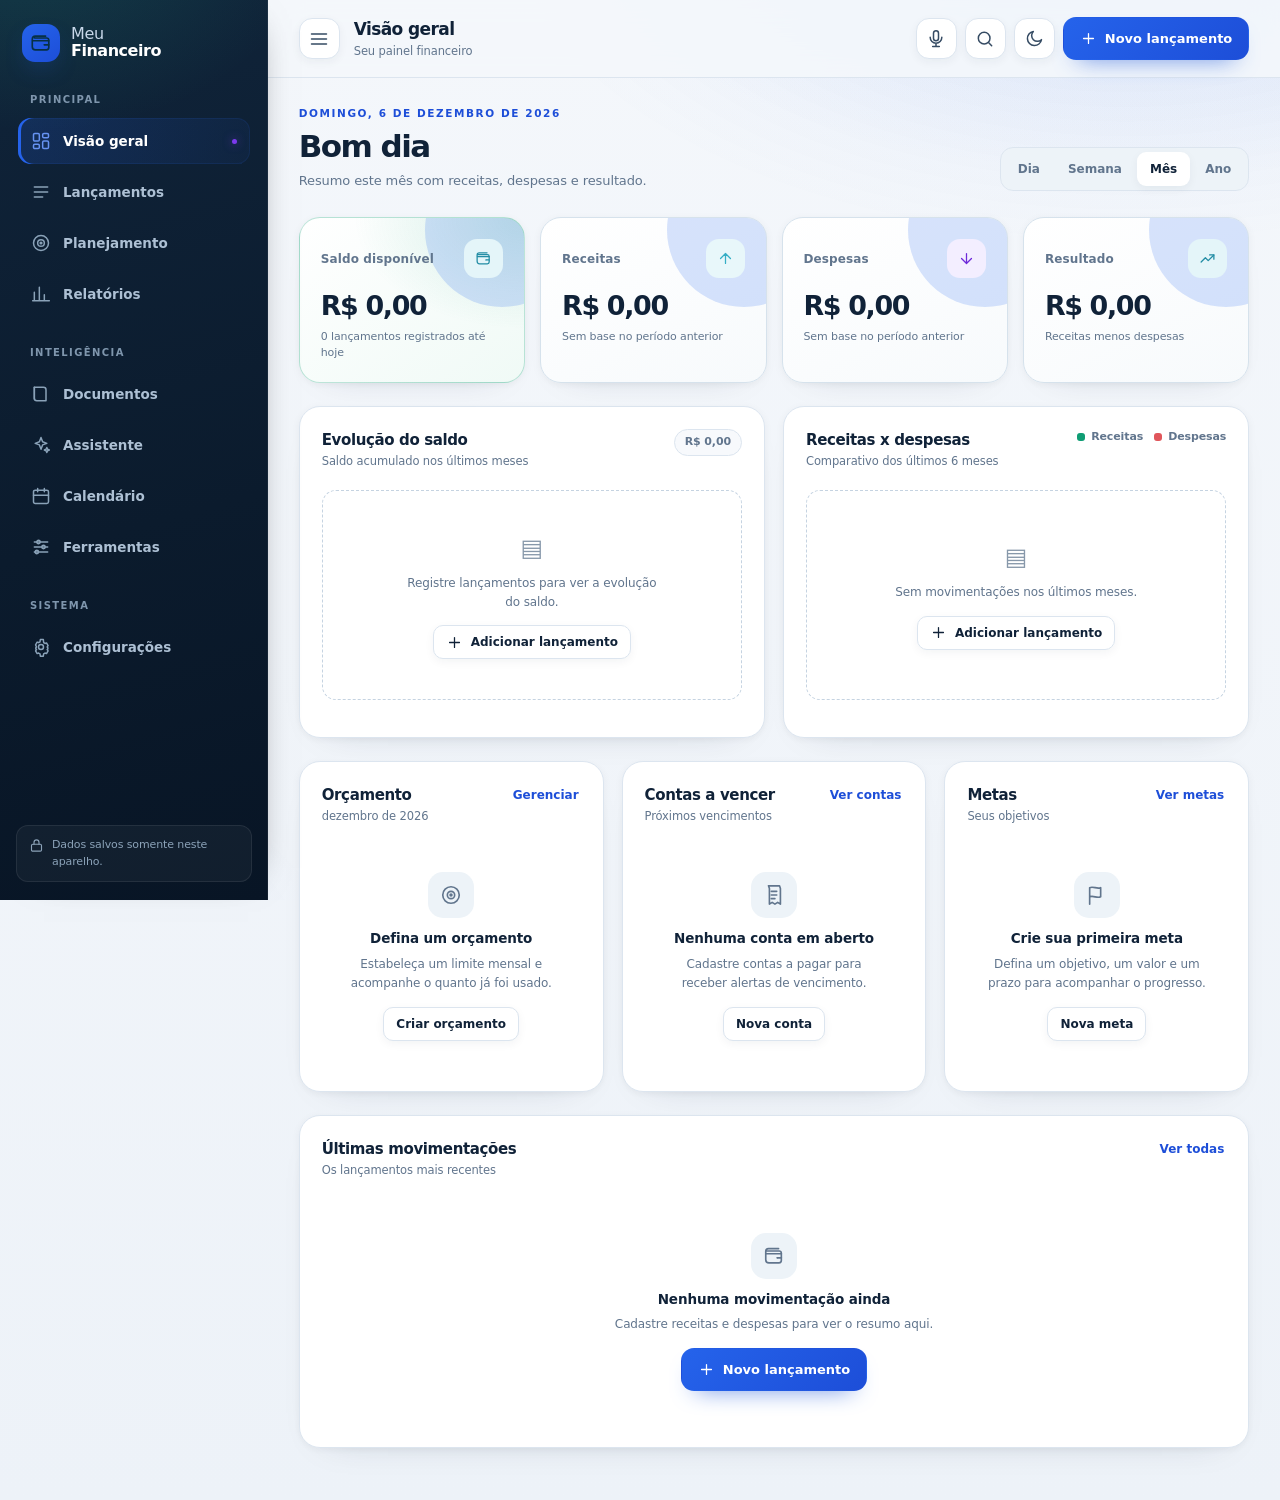
==== commit 999c5e63: "Atualiza cache para a nova paleta de cores" ====
--- a/web/index.html
+++ b/web/index.html
@@ -11,7 +11,7 @@
     <link rel="icon" href="./icons/icone.svg?v=20261111-clean1" type="image/svg+xml">
     <link rel="apple-touch-icon" href="./icons/icone.svg?v=20261111-clean1">
     <link rel="manifest" href="./manifest.webmanifest">
-    <link rel="stylesheet" href="./estilos.css?v=20261111-clean1">
+    <link rel="stylesheet" href="./estilos.css?v=20261111-palette1">
     <title>Meu Financeiro — painel financeiro pessoal</title>
   </head>
   <body>
@@ -506,9 +506,12 @@
                 </div>
                 <div class="setting-line"><span>Cor</span>
                   <div class="accent-choices" id="accent-choices">
-                    <button type="button" data-accent-choice="emerald" aria-label="Verde esmeralda"><i style="--dot:#0f9d74"></i></button>
                     <button type="button" data-accent-choice="blue" aria-label="Azul"><i style="--dot:#2563eb"></i></button>
-                    <button type="button" data-accent-choice="amber" aria-label="Âmbar"><i style="--dot:#b45309"></i></button>
+                    <button type="button" data-accent-choice="purple" aria-label="Roxo"><i style="--dot:#8b5cf6"></i></button>
+                    <button type="button" data-accent-choice="rose" aria-label="Rosa"><i style="--dot:#db2777"></i></button>
+                    <button type="button" data-accent-choice="amber" aria-label="Âmbar"><i style="--dot:#d97706"></i></button>
+                    <button type="button" data-accent-choice="cyan" aria-label="Ciano"><i style="--dot:#0891b2"></i></button>
+                    <button type="button" data-accent-choice="indigo" aria-label="Índigo"><i style="--dot:#6366f1"></i></button>
                   </div>
                 </div>
               </article>
@@ -669,11 +672,11 @@
 
     <section class="print-area" id="print-area" aria-hidden="true"></section>
 
-    <script src="./js/nucleo.js"></script>
+    <script src="./js/nucleo.js?v=20261111-palette1"></script>
     <script src="./js/graficos.js"></script>
     <script src="./js/assistente.js"></script>
     <script src="./js/voz.js"></script>
-    <script src="./js/app.js"></script>
+    <script src="./js/app.js?v=20261111-palette1"></script>
     <script src="./js/documentos.js"></script>
     <script src="./js/google-drive-sync.js"></script>
   </body>
--- a/web/estilos.css
+++ b/web/estilos.css
@@ -2838,3 +2838,47 @@
       linear-gradient(165deg, #101d2d 0%, #0b1726 54%, #08121f 100%);
   }
 }
+
+
+/* Paleta personalizável: cores de destaque independentes das cores de receitas e despesas. */
+[data-accent="blue"] { --accent: #2563eb; --accent-strong: #1d4ed8; --accent-soft: #e3ecff; }
+[data-accent="purple"] { --accent: #8b5cf6; --accent-strong: #7c3aed; --accent-soft: #f1eaff; }
+[data-accent="rose"] { --accent: #db2777; --accent-strong: #be185d; --accent-soft: #fce7f3; }
+[data-accent="amber"] { --accent: #d97706; --accent-strong: #b45309; --accent-soft: #fff1d6; }
+[data-accent="cyan"] { --accent: #0891b2; --accent-strong: #0e7490; --accent-soft: #e0f7fb; }
+[data-accent="indigo"] { --accent: #6366f1; --accent-strong: #4f46e5; --accent-soft: #e9eaff; }
+
+[data-theme="dark"][data-accent="blue"] { --accent: #70aaff; --accent-strong: #478cf2; --accent-soft: rgb(71 140 242 / 16%); }
+[data-theme="dark"][data-accent="purple"] { --accent: #b49aff; --accent-strong: #9675f5; --accent-soft: rgb(180 154 255 / 16%); }
+[data-theme="dark"][data-accent="rose"] { --accent: #fb83b8; --accent-strong: #e85b9a; --accent-soft: rgb(251 131 184 / 15%); }
+[data-theme="dark"][data-accent="amber"] { --accent: #f4bd62; --accent-strong: #d9952c; --accent-soft: rgb(244 189 98 / 14%); }
+[data-theme="dark"][data-accent="cyan"] { --accent: #58c5d9; --accent-strong: #35a9c0; --accent-soft: rgb(88 197 217 / 14%); }
+[data-theme="dark"][data-accent="indigo"] { --accent: #a5a7ff; --accent-strong: #8184f5; --accent-soft: rgb(165 167 255 / 15%); }
+
+/* Faz os destaques principais acompanharem a cor escolhida. */
+:root:not([data-theme="dark"]) body {
+  background:
+    radial-gradient(900px 440px at 90% -8%, color-mix(in srgb, var(--accent) 9%, transparent), transparent 68%),
+    linear-gradient(180deg, #f4f7fb 0%, #edf2f8 100%);
+}
+.sidebar {
+  background:
+    radial-gradient(420px 300px at 12% -8%, color-mix(in srgb, var(--accent) 13%, transparent), transparent 68%),
+    linear-gradient(165deg, #101d2d 0%, #0b1b2d 58%, #081525 100%);
+}
+.nav-link.active {
+  background: linear-gradient(105deg, color-mix(in srgb, var(--accent) 19%, transparent), color-mix(in srgb, var(--accent) 6%, transparent));
+  box-shadow: inset 3px 0 0 var(--accent), inset 0 0 0 1px color-mix(in srgb, var(--accent) 11%, transparent);
+}
+.kpi-grid > .kpi:first-child {
+  border-color: color-mix(in srgb, var(--accent) 25%, var(--line));
+  background:
+    radial-gradient(230px 150px at 100% 0%, color-mix(in srgb, var(--accent) 13%, transparent), transparent 74%),
+    linear-gradient(145deg, var(--surface), var(--surface-2));
+}
+[data-theme="dark"] .kpi-grid > .kpi:first-child {
+  border-color: color-mix(in srgb, var(--accent) 24%, var(--line));
+  background:
+    radial-gradient(240px 170px at 100% 0%, color-mix(in srgb, var(--accent) 15%, transparent), transparent 74%),
+    linear-gradient(145deg, #142a3b, #111d2d 72%);
+}
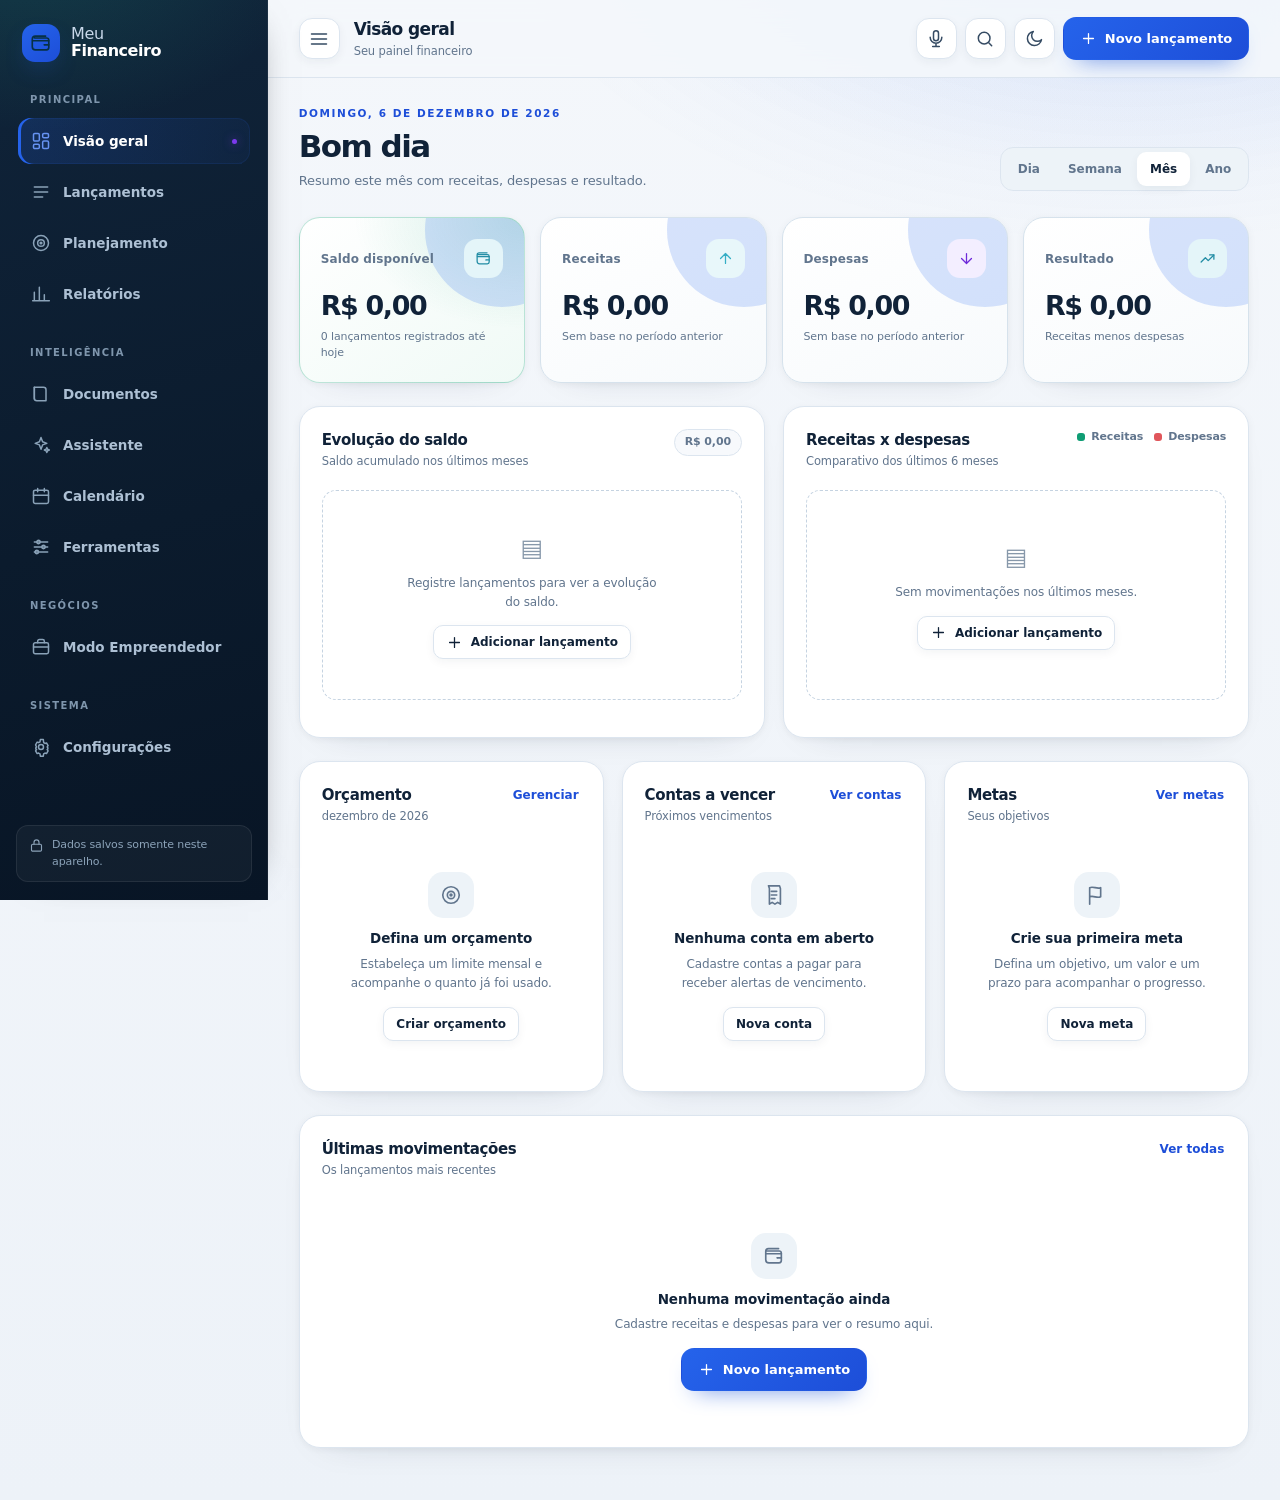
==== commit 888ca0f3: "Adiciona tela separada do Modo Empreendedor ao aplicativo" ====
--- a/web/index.html
+++ b/web/index.html
@@ -11,7 +11,7 @@
     <link rel="icon" href="./icons/icone.svg?v=20261111-clean1" type="image/svg+xml">
     <link rel="apple-touch-icon" href="./icons/icone.svg?v=20261111-clean1">
     <link rel="manifest" href="./manifest.webmanifest">
-    <link rel="stylesheet" href="./estilos.css?v=20261111-palette1">
+    <link rel="stylesheet" href="./estilos.css?v=20261111-empreendedor1">
     <title>Meu Financeiro — painel financeiro pessoal</title>
   </head>
   <body>
@@ -110,6 +110,8 @@
           <button class="nav-link" data-view="assistant" type="button"><svg class="icon"><use href="#i-sparkles"></use></svg><span>Assistente</span></button>
           <button class="nav-link" data-view="calendar" type="button"><svg class="icon"><use href="#i-calendar"></use></svg><span>Calendário</span></button>
           <button class="nav-link" data-view="tools" type="button"><svg class="icon"><use href="#i-tools"></use></svg><span>Ferramentas</span></button>
+          <p class="nav-group">Negócios</p>
+          <button class="nav-link" data-view="entrepreneur" type="button"><svg class="icon"><use href="#i-briefcase"></use></svg><span>Modo Empreendedor</span></button>
           <p class="nav-group">Sistema</p>
           <button class="nav-link" data-view="settings" type="button"><svg class="icon"><use href="#i-settings"></use></svg><span>Configurações</span></button>
         </nav>
@@ -509,6 +511,7 @@
                     <button type="button" data-accent-choice="blue" aria-label="Azul"><i style="--dot:#2563eb"></i></button>
                     <button type="button" data-accent-choice="purple" aria-label="Roxo"><i style="--dot:#8b5cf6"></i></button>
                     <button type="button" data-accent-choice="rose" aria-label="Rosa"><i style="--dot:#db2777"></i></button>
+                    <button type="button" data-accent-choice="wine" aria-label="Vinho"><i style="--dot:#8f1746"></i></button>
                     <button type="button" data-accent-choice="amber" aria-label="Âmbar"><i style="--dot:#d97706"></i></button>
                     <button type="button" data-accent-choice="cyan" aria-label="Ciano"><i style="--dot:#0891b2"></i></button>
                     <button type="button" data-accent-choice="indigo" aria-label="Índigo"><i style="--dot:#6366f1"></i></button>
@@ -600,7 +603,71 @@
                 </div>
               </article>
             </div>
-          </section>
+          </section>          
+          <!-- ============================================================ MODO EMPREENDEDOR -->
+          <section class="view" id="view-entrepreneur" data-view="entrepreneur" hidden>
+            <div class="page-head">
+              <div>
+                <p class="eyebrow">GESTÃO DE CLIENTES</p>
+                <h2 class="page-greeting">Modo Empreendedor</h2>
+                <p class="page-sub">Controle valores a receber, registre pagamentos e acompanhe cada movimentação.</p>
+              </div>
+            </div>
+
+            <div class="emp-notice" role="note">
+              <svg class="icon" aria-hidden="true"><use href="#i-lock"></use></svg>
+              <span>Esta área é independente dos seus lançamentos pessoais. Os dados ficam salvos neste aparelho.</span>
+            </div>
+            <p class="emp-message" id="emp-message" role="status" aria-live="polite" hidden></p>
+
+            <div class="emp-summary">
+              <article class="card emp-stat">
+                <span>Total a receber</span>
+                <strong id="emp-total-receber">R$ 0,00</strong>
+              </article>
+              <article class="card emp-stat">
+                <span>Clientes cadastrados</span>
+                <strong id="emp-total-clientes">0</strong>
+              </article>
+              <article class="card emp-stat">
+                <span>Clientes com dívida</span>
+                <strong id="emp-total-pendentes">0</strong>
+              </article>
+            </div>
+
+            <div class="emp-forms-grid">
+              <article class="card emp-panel">
+                <header class="card-head"><div><h3>Cadastrar cliente</h3><p>Registre o valor inicial que o cliente deve.</p></div></header>
+                <form id="emp-client-form" class="emp-form" novalidate>
+                  <label class="field"><span>Nome do cliente</span><input id="emp-client-name" name="nome" type="text" maxlength="100" autocomplete="off" placeholder="Ex.: João da Silva" required></label>
+                  <label class="field"><span>Valor da dívida (R$)</span><input id="emp-client-debt" name="divida" type="text" inputmode="decimal" placeholder="Ex.: 150,00" required></label>
+                  <button class="btn primary" type="submit"><svg class="icon"><use href="#i-plus"></use></svg><span>Cadastrar cliente</span></button>
+                </form>
+              </article>
+
+              <article class="card emp-panel">
+                <header class="card-head"><div><h3>Registrar pagamento</h3><p>O valor pago será descontado da dívida automaticamente.</p></div></header>
+                <form id="emp-payment-form" class="emp-form" novalidate>
+                  <label class="field"><span>Cliente</span><select id="emp-payment-client" name="cliente" required><option value="">Selecione um cliente</option></select></label>
+                  <label class="field"><span>Valor pago (R$)</span><input id="emp-payment-value" name="pagamento" type="text" inputmode="decimal" placeholder="Ex.: 50,00" required></label>
+                  <button class="btn primary" type="submit"><svg class="icon"><use href="#i-check"></use></svg><span>Registrar pagamento</span></button>
+                </form>
+              </article>
+            </div>
+
+            <article class="card emp-panel">
+              <header class="card-head"><div><h3>Lista de clientes</h3><p>Veja o saldo pendente de cada cliente.</p></div></header>
+              <div class="emp-client-list" id="emp-client-list"><div class="emp-empty">Nenhum cliente cadastrado ainda.</div></div>
+            </article>
+
+            <article class="card emp-panel emp-history-panel">
+              <header class="card-head"><div><h3>Histórico de transações</h3><p>Consulte todas as dívidas e pagamentos registrados.</p></div>
+                <label class="emp-history-filter"><span>Exibir</span><select id="emp-history-client"><option value="">Todos os clientes</option></select></label>
+              </header>
+              <div class="emp-history-list" id="emp-history-list"><div class="emp-empty">Nenhuma movimentação encontrada.</div></div>
+            </article>
+          </section>
+
         </main>
       </div>
     </div>
@@ -672,11 +739,12 @@
 
     <section class="print-area" id="print-area" aria-hidden="true"></section>
 
-    <script src="./js/nucleo.js?v=20261111-palette1"></script>
+    <script src="./js/nucleo.js?v=20261111-wine1"></script>
     <script src="./js/graficos.js"></script>
     <script src="./js/assistente.js"></script>
     <script src="./js/voz.js"></script>
-    <script src="./js/app.js?v=20261111-palette1"></script>
+    <script src="./js/app.js?v=20261111-empreendedor1"></script>
+    <script src="./js/empreendedor.js?v=20261111-empreendedor1"></script>
     <script src="./js/documentos.js"></script>
     <script src="./js/google-drive-sync.js"></script>
   </body>
--- a/web/estilos.css
+++ b/web/estilos.css
@@ -2844,6 +2844,7 @@
 [data-accent="blue"] { --accent: #2563eb; --accent-strong: #1d4ed8; --accent-soft: #e3ecff; }
 [data-accent="purple"] { --accent: #8b5cf6; --accent-strong: #7c3aed; --accent-soft: #f1eaff; }
 [data-accent="rose"] { --accent: #db2777; --accent-strong: #be185d; --accent-soft: #fce7f3; }
+[data-accent="wine"] { --accent: #8f1746; --accent-strong: #701236; --accent-soft: #f8e7ee; }
 [data-accent="amber"] { --accent: #d97706; --accent-strong: #b45309; --accent-soft: #fff1d6; }
 [data-accent="cyan"] { --accent: #0891b2; --accent-strong: #0e7490; --accent-soft: #e0f7fb; }
 [data-accent="indigo"] { --accent: #6366f1; --accent-strong: #4f46e5; --accent-soft: #e9eaff; }
@@ -2851,6 +2852,7 @@
 [data-theme="dark"][data-accent="blue"] { --accent: #70aaff; --accent-strong: #478cf2; --accent-soft: rgb(71 140 242 / 16%); }
 [data-theme="dark"][data-accent="purple"] { --accent: #b49aff; --accent-strong: #9675f5; --accent-soft: rgb(180 154 255 / 16%); }
 [data-theme="dark"][data-accent="rose"] { --accent: #fb83b8; --accent-strong: #e85b9a; --accent-soft: rgb(251 131 184 / 15%); }
+[data-theme="dark"][data-accent="wine"] { --accent: #e879a2; --accent-strong: #c94b7c; --accent-soft: rgb(232 121 162 / 15%); }
 [data-theme="dark"][data-accent="amber"] { --accent: #f4bd62; --accent-strong: #d9952c; --accent-soft: rgb(244 189 98 / 14%); }
 [data-theme="dark"][data-accent="cyan"] { --accent: #58c5d9; --accent-strong: #35a9c0; --accent-soft: rgb(88 197 217 / 14%); }
 [data-theme="dark"][data-accent="indigo"] { --accent: #a5a7ff; --accent-strong: #8184f5; --accent-soft: rgb(165 167 255 / 15%); }
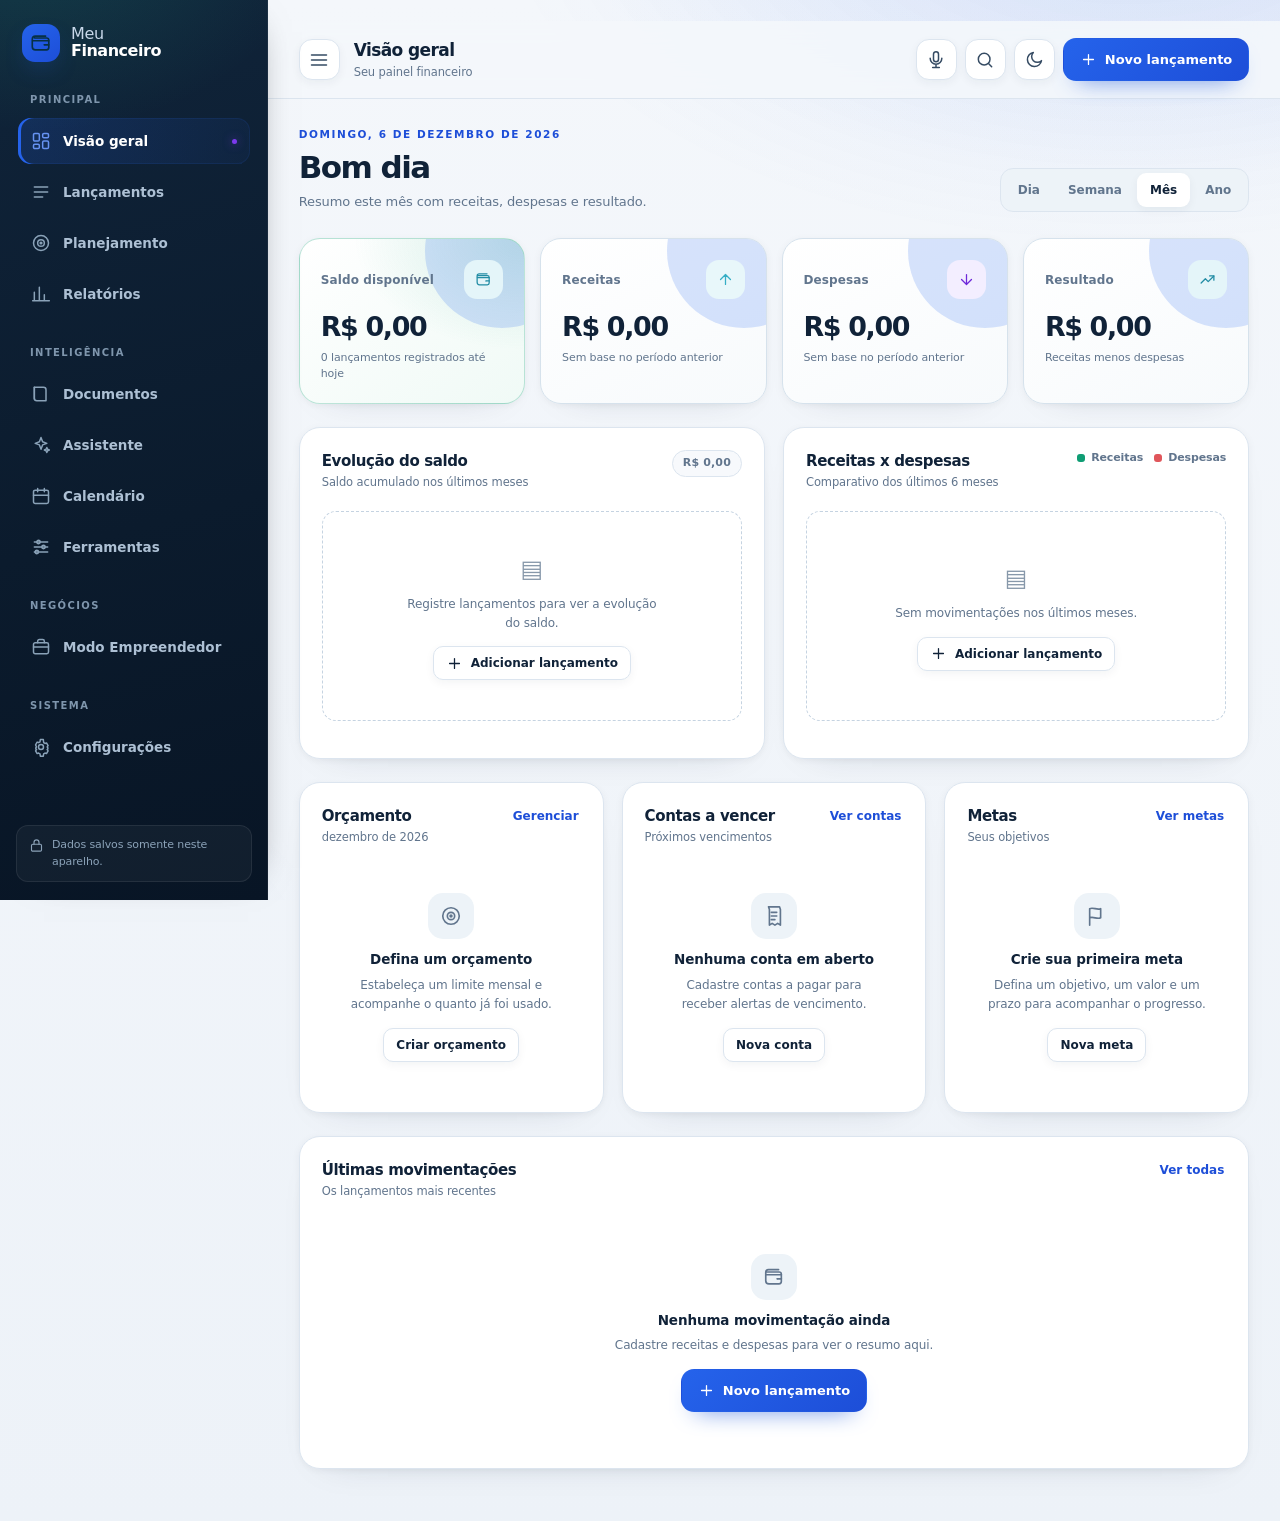
==== commit 61dfd57e: "Carrega camada visual sem alterar scripts" ====
--- a/web/index.html
+++ b/web/index.html
@@ -11,7 +11,7 @@
     <link rel="icon" href="./icons/icone.svg?v=20261111-clean1" type="image/svg+xml">
     <link rel="apple-touch-icon" href="./icons/icone.svg?v=20261111-clean1">
     <link rel="manifest" href="./manifest.webmanifest">
-    <link rel="stylesheet" href="./estilos.css?v=20261111-empreendedor1">
+    <link rel="stylesheet" href="./estilos.css?v=20261111-empreendedor1">\n    <link rel="stylesheet" href="./interface-polish.css?v=20261112-ui1">
     <title>Meu Financeiro — painel financeiro pessoal</title>
   </head>
   <body>
--- a/web/estilos.css
+++ b/web/estilos.css
@@ -2884,3 +2884,94 @@
     radial-gradient(240px 170px at 100% 0%, color-mix(in srgb, var(--accent) 15%, transparent), transparent 74%),
     linear-gradient(145deg, #142a3b, #111d2d 72%);
 }
+
+
+/* ============================================================
+   MODO EMPREENDEDOR — área independente de gestão de clientes
+   ============================================================ */
+.emp-notice {
+  display: flex;
+  align-items: flex-start;
+  gap: 10px;
+  margin: 0 0 18px;
+  padding: 12px 15px;
+  border: 1px solid var(--line);
+  border-radius: 14px;
+  background: var(--surface-2);
+  color: var(--muted);
+  font-size: .88rem;
+}
+.emp-notice .icon { flex: 0 0 18px; color: var(--accent); }
+.emp-message {
+  margin: 0 0 18px;
+  padding: 12px 15px;
+  border-radius: 12px;
+  font-size: .9rem;
+}
+.emp-message.sucesso { color: var(--success, #15803d); background: color-mix(in srgb, #16a34a 10%, var(--surface)); }
+.emp-message.erro { color: var(--danger, #dc2626); background: color-mix(in srgb, #dc2626 10%, var(--surface)); }
+.emp-summary {
+  display: grid;
+  grid-template-columns: repeat(3, minmax(0, 1fr));
+  gap: 14px;
+  margin-bottom: 18px;
+}
+.emp-stat { display: flex; flex-direction: column; gap: 9px; padding: 20px; }
+.emp-stat span { color: var(--muted); font-size: .86rem; }
+.emp-stat strong { color: var(--ink); font-size: clamp(1.25rem, 2.2vw, 1.8rem); overflow-wrap: anywhere; }
+.emp-forms-grid {
+  display: grid;
+  grid-template-columns: repeat(2, minmax(0, 1fr));
+  gap: 16px;
+  margin-bottom: 18px;
+}
+.emp-panel { min-width: 0; margin-bottom: 18px; padding: 20px; }
+.emp-forms-grid .emp-panel { margin-bottom: 0; }
+.emp-form { display: grid; gap: 14px; }
+.emp-form .btn { justify-self: start; }
+.emp-client-list, .emp-history-list { display: grid; gap: 0; }
+.emp-client-row, .emp-history-row {
+  display: grid;
+  grid-template-columns: minmax(0, 1fr) auto;
+  align-items: center;
+  gap: 14px;
+  padding: 15px 2px;
+  border-bottom: 1px solid var(--line);
+}
+.emp-client-row:last-child, .emp-history-row:last-child { border-bottom: 0; }
+.emp-client-info, .emp-client-balance, .emp-history-row > div, .emp-history-values {
+  display: flex;
+  min-width: 0;
+  flex-direction: column;
+  gap: 5px;
+}
+.emp-client-info strong, .emp-history-row strong { overflow-wrap: anywhere; }
+.emp-client-info span, .emp-client-balance span, .emp-history-row span { color: var(--muted); font-size: .8rem; }
+.emp-client-balance { align-items: flex-end; text-align: right; }
+.emp-client-balance strong { font-variant-numeric: tabular-nums; }
+.emp-client-balance .emp-paid { color: var(--success, #16a34a); font-weight: 700; }
+.emp-client-balance .emp-open { color: var(--warning, #b7791f); font-weight: 700; }
+.emp-empty { padding: 22px 12px; color: var(--muted); text-align: center; }
+.emp-history-panel .card-head { align-items: flex-end; gap: 14px; }
+.emp-history-filter { display: grid; gap: 6px; min-width: min(230px, 100%); color: var(--muted); font-size: .8rem; }
+.emp-history-row { grid-template-columns: minmax(0, 1fr) auto auto; }
+.emp-history-type { padding: 5px 9px; border-radius: 999px; background: var(--surface-2); font-weight: 700; white-space: nowrap; }
+.emp-history-type.debt { color: var(--danger, #dc2626); }
+.emp-history-type.payment { color: var(--success, #16a34a); }
+.emp-history-values { align-items: flex-end; text-align: right; white-space: nowrap; }
+@media (max-width: 760px) {
+  .emp-summary { grid-template-columns: 1fr 1fr; }
+  .emp-summary .emp-stat:first-child { grid-column: 1 / -1; }
+  .emp-forms-grid { grid-template-columns: 1fr; }
+  .emp-panel { padding: 16px; }
+}
+@media (max-width: 520px) {
+  .emp-summary { gap: 9px; }
+  .emp-stat { padding: 14px; }
+  .emp-stat strong { font-size: 1.2rem; }
+  .emp-history-panel .card-head { align-items: stretch; flex-direction: column; }
+  .emp-history-filter { min-width: 0; width: 100%; }
+  .emp-history-row { grid-template-columns: minmax(0, 1fr) auto; gap: 9px; }
+  .emp-history-values { grid-column: 1 / -1; align-items: flex-start; text-align: left; }
+  .emp-history-values strong { font-size: .95rem; }
+}
--- a/web/interface-polish.css
+++ b/web/interface-polish.css
@@ -0,0 +1,23 @@
+/* Refinamento visual inspirado em padrões open source de microinterações.
+   Camada exclusivamente visual: não altera eventos, dados ou regras do aplicativo. */
+:root { --ui-ring: color-mix(in srgb, var(--accent) 24%, transparent); --ui-card-highlight: color-mix(in srgb, var(--accent) 5%, var(--surface)); }
+.card,.kpi,.toolbar,.summary-strip,.modal-card { -webkit-backdrop-filter:saturate(1.08); backdrop-filter:saturate(1.08); }
+.card { background-image:linear-gradient(145deg,color-mix(in srgb,var(--surface) 98%,white),var(--surface)); transition:border-color .2s ease,box-shadow .2s ease,transform .2s ease; }
+[data-theme="dark"] .card { background-image:linear-gradient(145deg,color-mix(in srgb,var(--surface) 96%,white),var(--surface)); }
+.btn,.icon-btn,.nav-link,.segmented button { -webkit-tap-highlight-color:transparent; }
+.btn:focus-visible,.icon-btn:focus-visible,.nav-link:focus-visible,.segmented button:focus-visible { outline:3px solid var(--ui-ring); outline-offset:2px; }
+.btn.primary { background-image:linear-gradient(135deg,var(--accent),var(--accent-strong)); }
+.btn.primary:active { box-shadow:0 4px 12px -8px color-mix(in srgb,var(--accent) 90%,black); }
+.field input:focus,.field select:focus,.field textarea:focus,.form-field input:focus,.form-field select:focus,.form-field textarea:focus { border-color:color-mix(in srgb,var(--accent) 62%,var(--line-strong)); box-shadow:0 0 0 4px var(--ui-ring); }
+.pill,.badge { letter-spacing:.015em; }
+.tx-item,.emp-client-row,.emp-history-row { transition:background-color .18s ease; }
+@media (hover:hover) and (pointer:fine) {
+ .tx-item:hover,.emp-client-row:hover,.emp-history-row:hover { background:var(--ui-card-highlight); }
+ .btn.secondary:hover,.icon-btn:hover { box-shadow:0 7px 18px -13px color-mix(in srgb,var(--accent) 65%,transparent); }
+}
+@media (max-width:720px) {
+ input,select,textarea { max-width:100%; }
+ .card,.modal-card { background-image:none; }
+ .mobile-nav { border-top:1px solid var(--line); -webkit-backdrop-filter:blur(18px) saturate(1.25); backdrop-filter:blur(18px) saturate(1.25); }
+}
+@media (prefers-reduced-motion:reduce) { .card,.tx-item,.emp-client-row,.emp-history-row { transition:none!important; } }
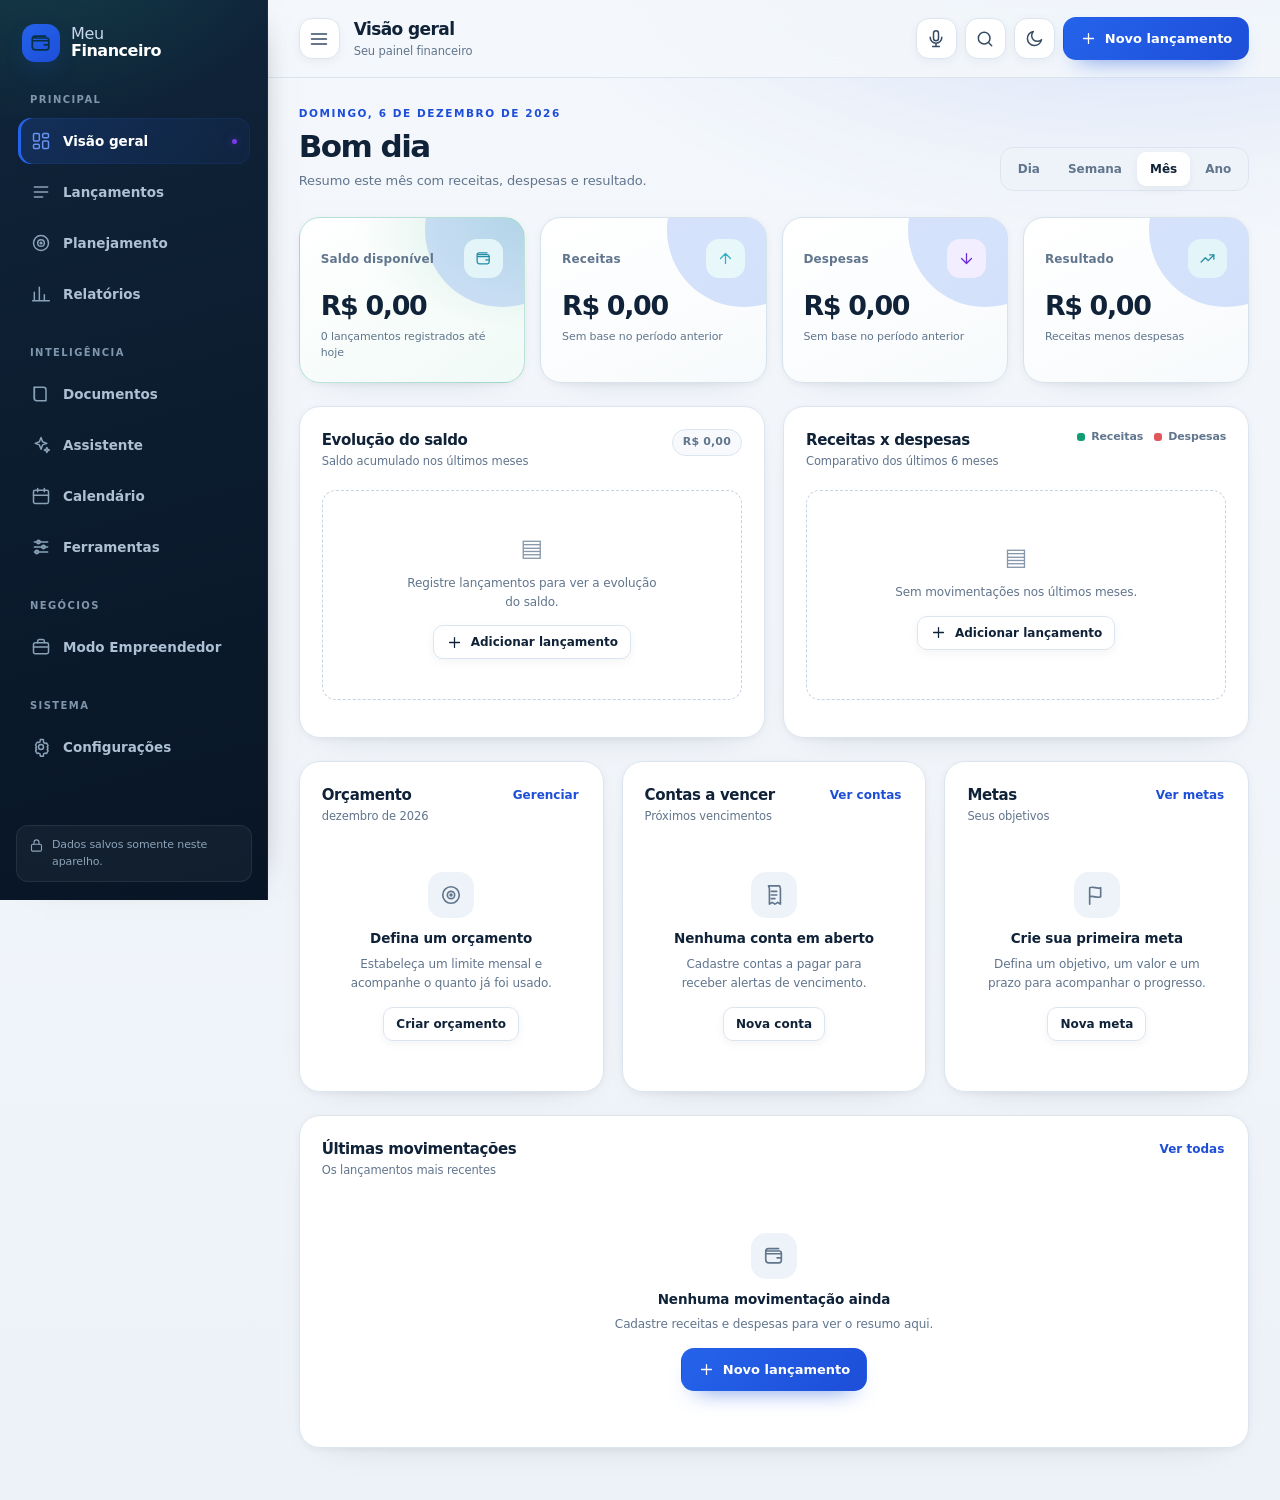
==== commit 8c84f94e: "Corrige quebras de linha dos arquivos visuais" ====
--- a/web/index.html
+++ b/web/index.html
@@ -11,7 +11,8 @@
     <link rel="icon" href="./icons/icone.svg?v=20261111-clean1" type="image/svg+xml">
     <link rel="apple-touch-icon" href="./icons/icone.svg?v=20261111-clean1">
     <link rel="manifest" href="./manifest.webmanifest">
-    <link rel="stylesheet" href="./estilos.css?v=20261111-empreendedor1">\n    <link rel="stylesheet" href="./interface-polish.css?v=20261112-ui1">
+    <link rel="stylesheet" href="./estilos.css?v=20261111-empreendedor1">
+    <link rel="stylesheet" href="./interface-polish.css?v=20261112-ui1">
     <title>Meu Financeiro — painel financeiro pessoal</title>
   </head>
   <body>
